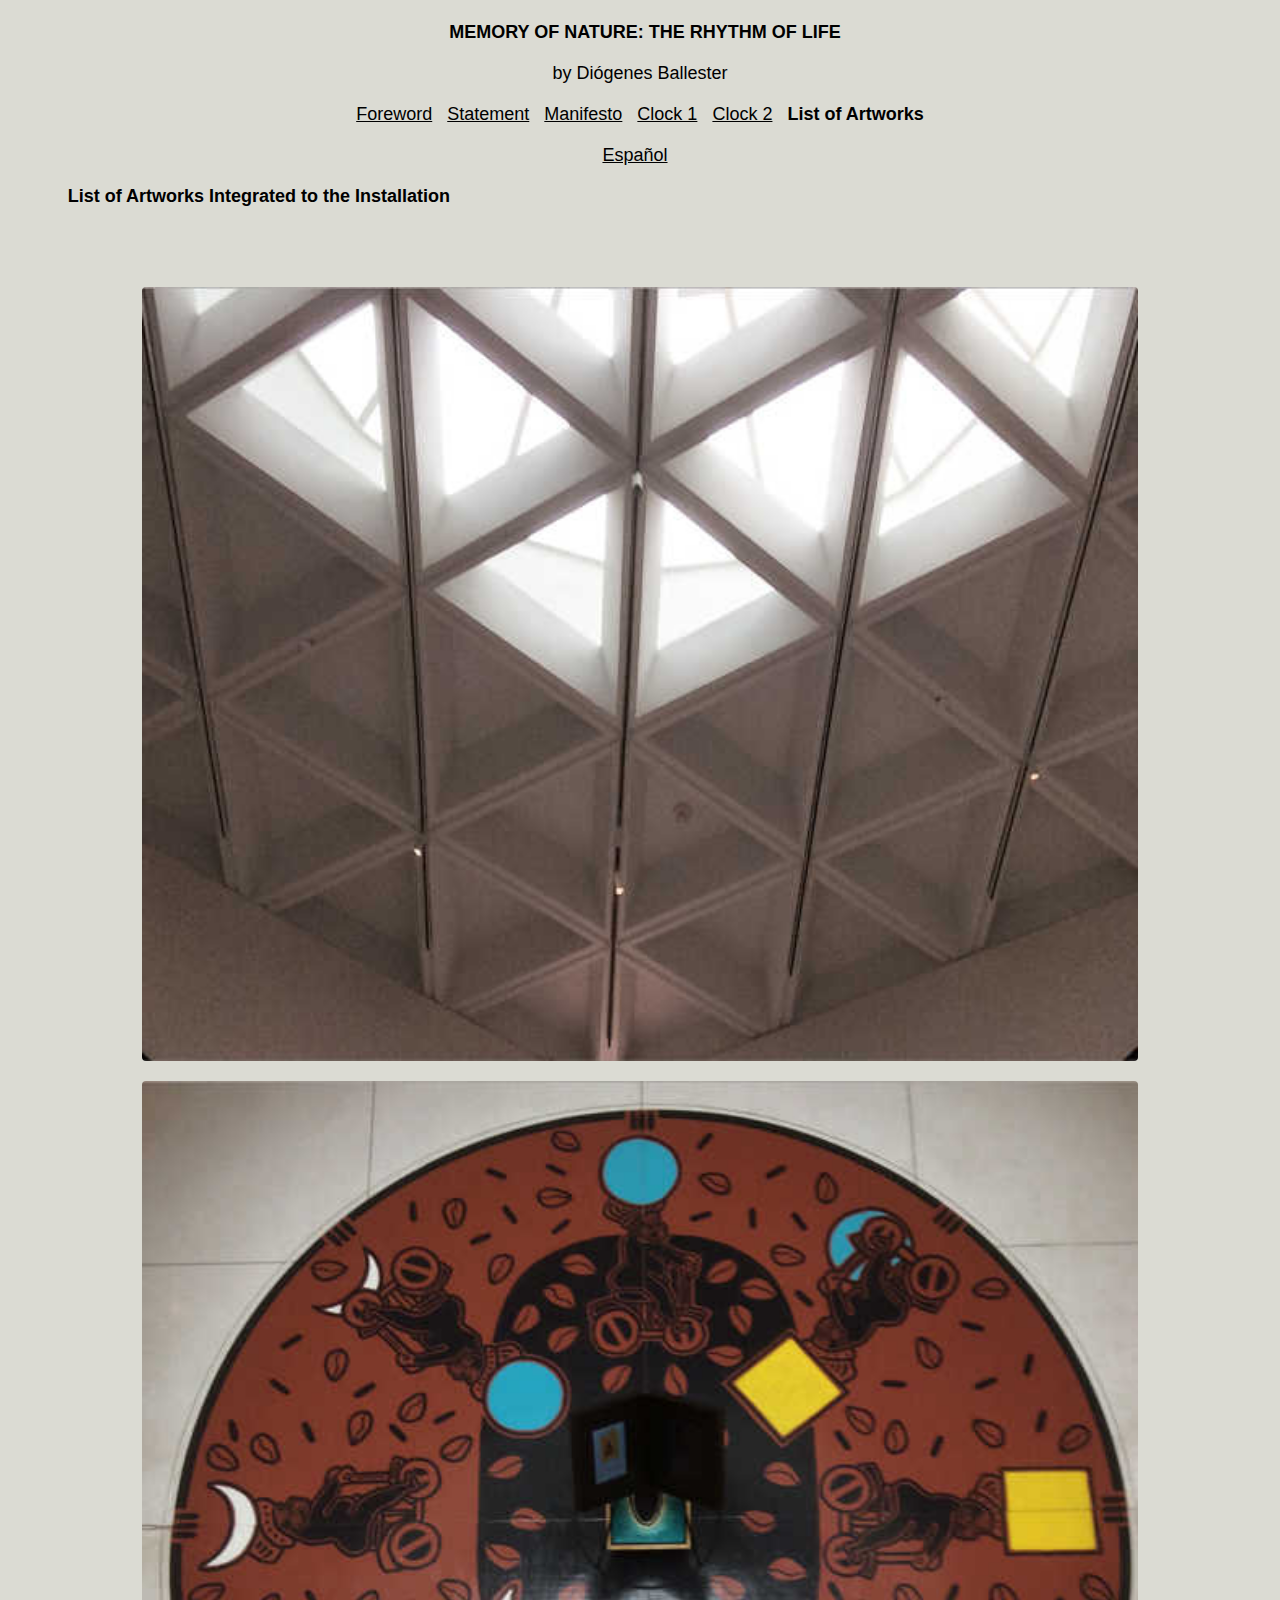
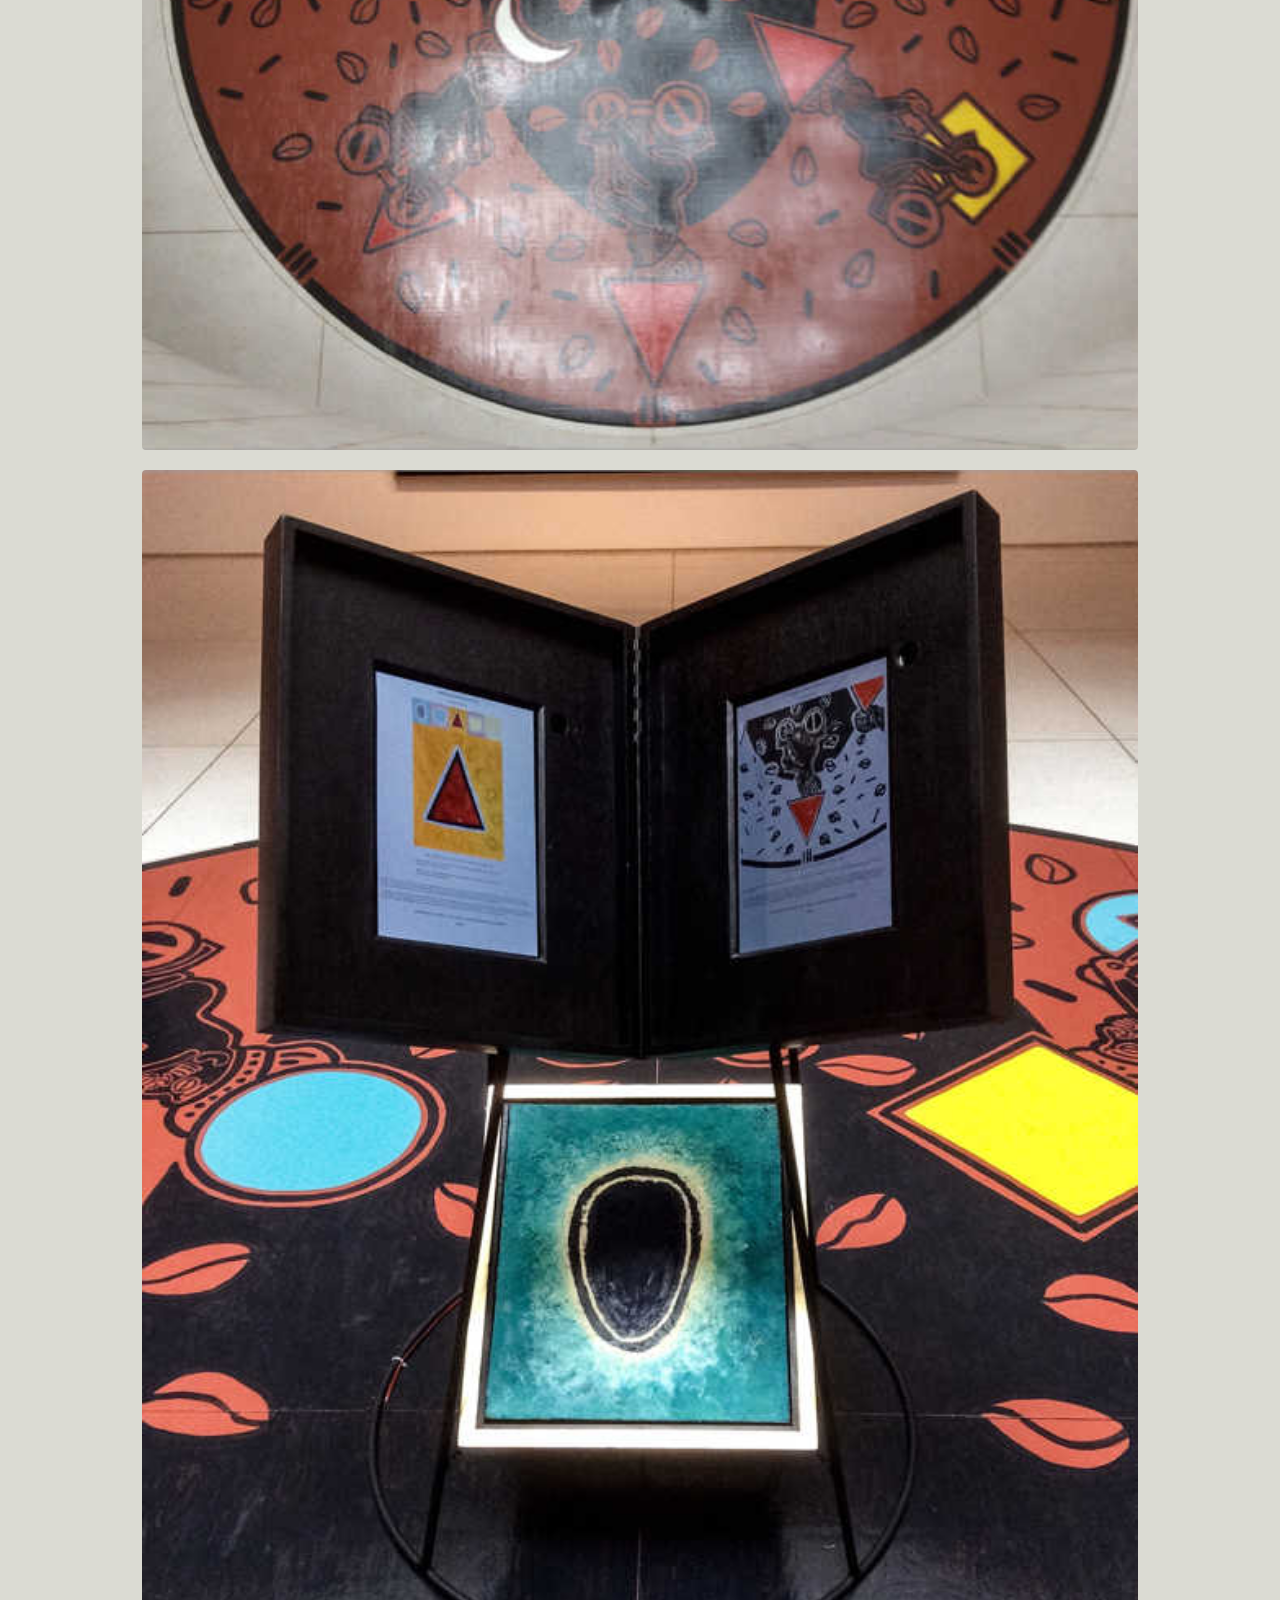
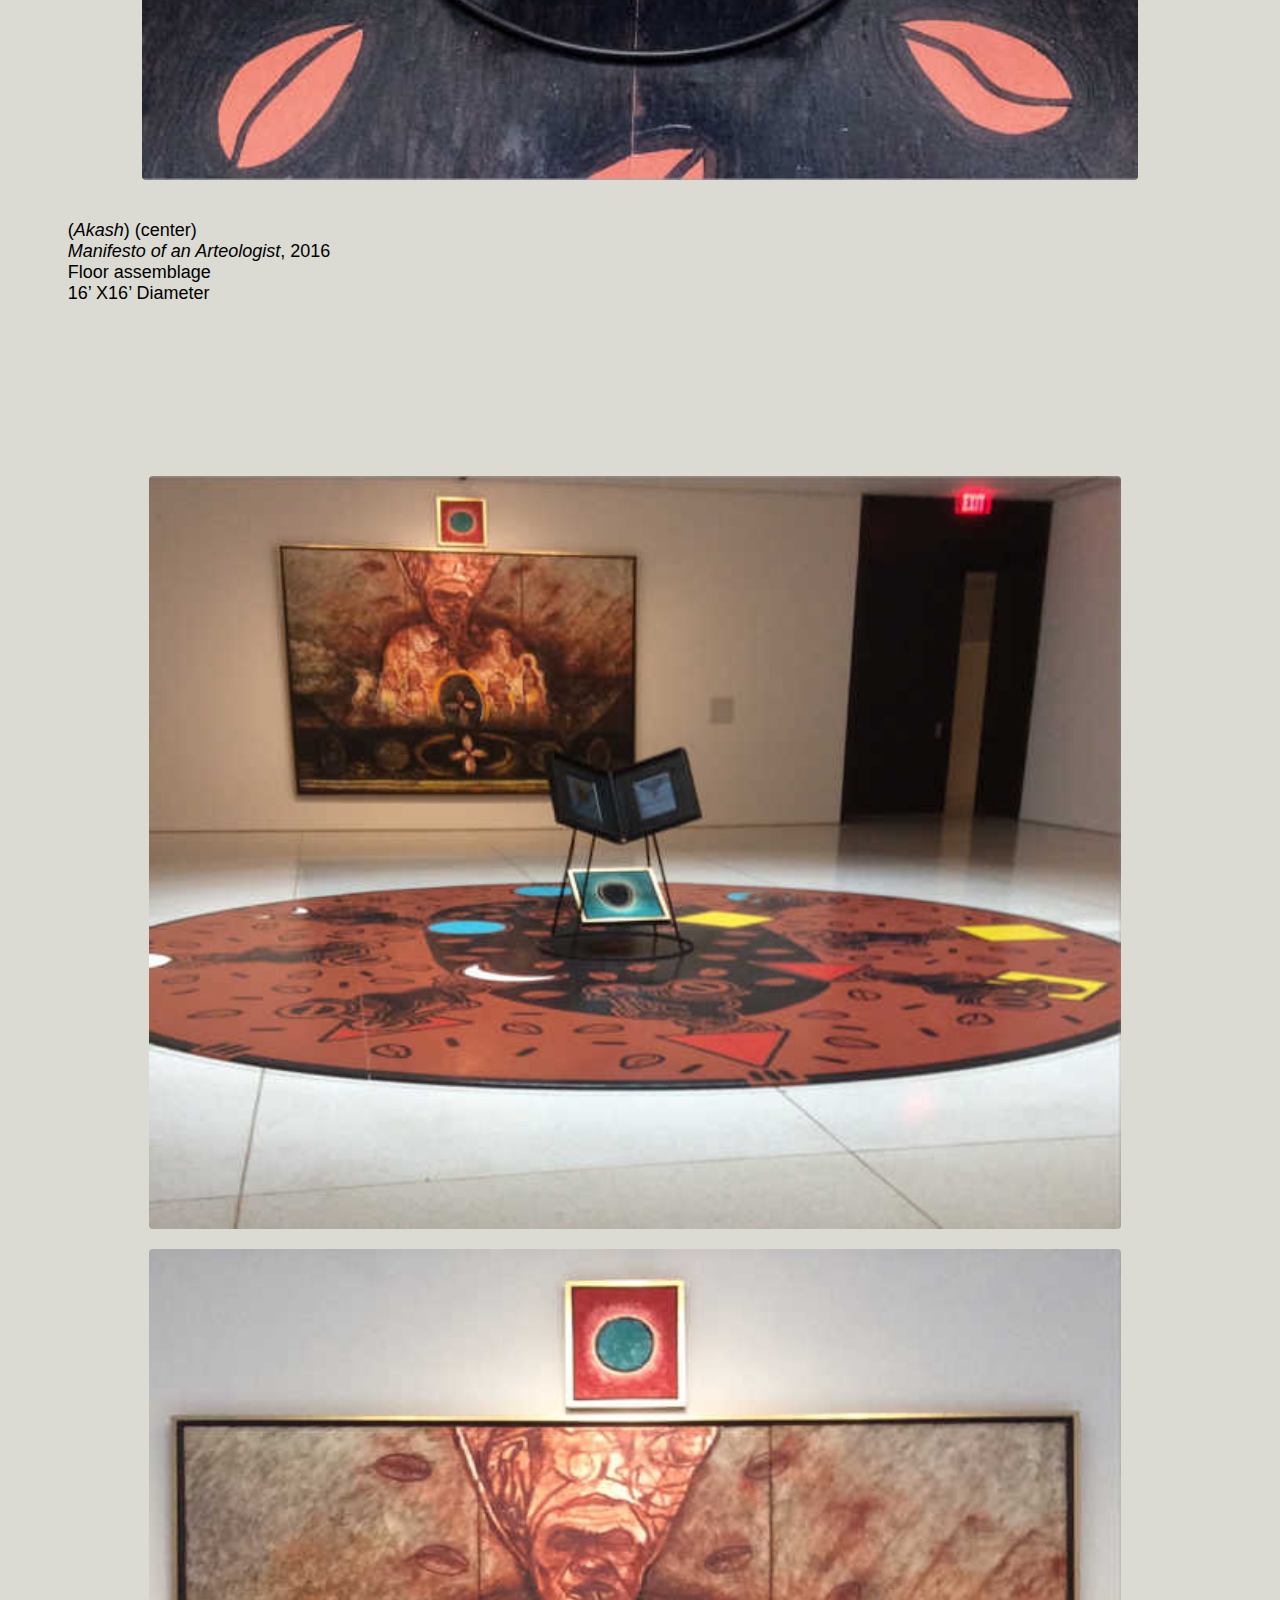
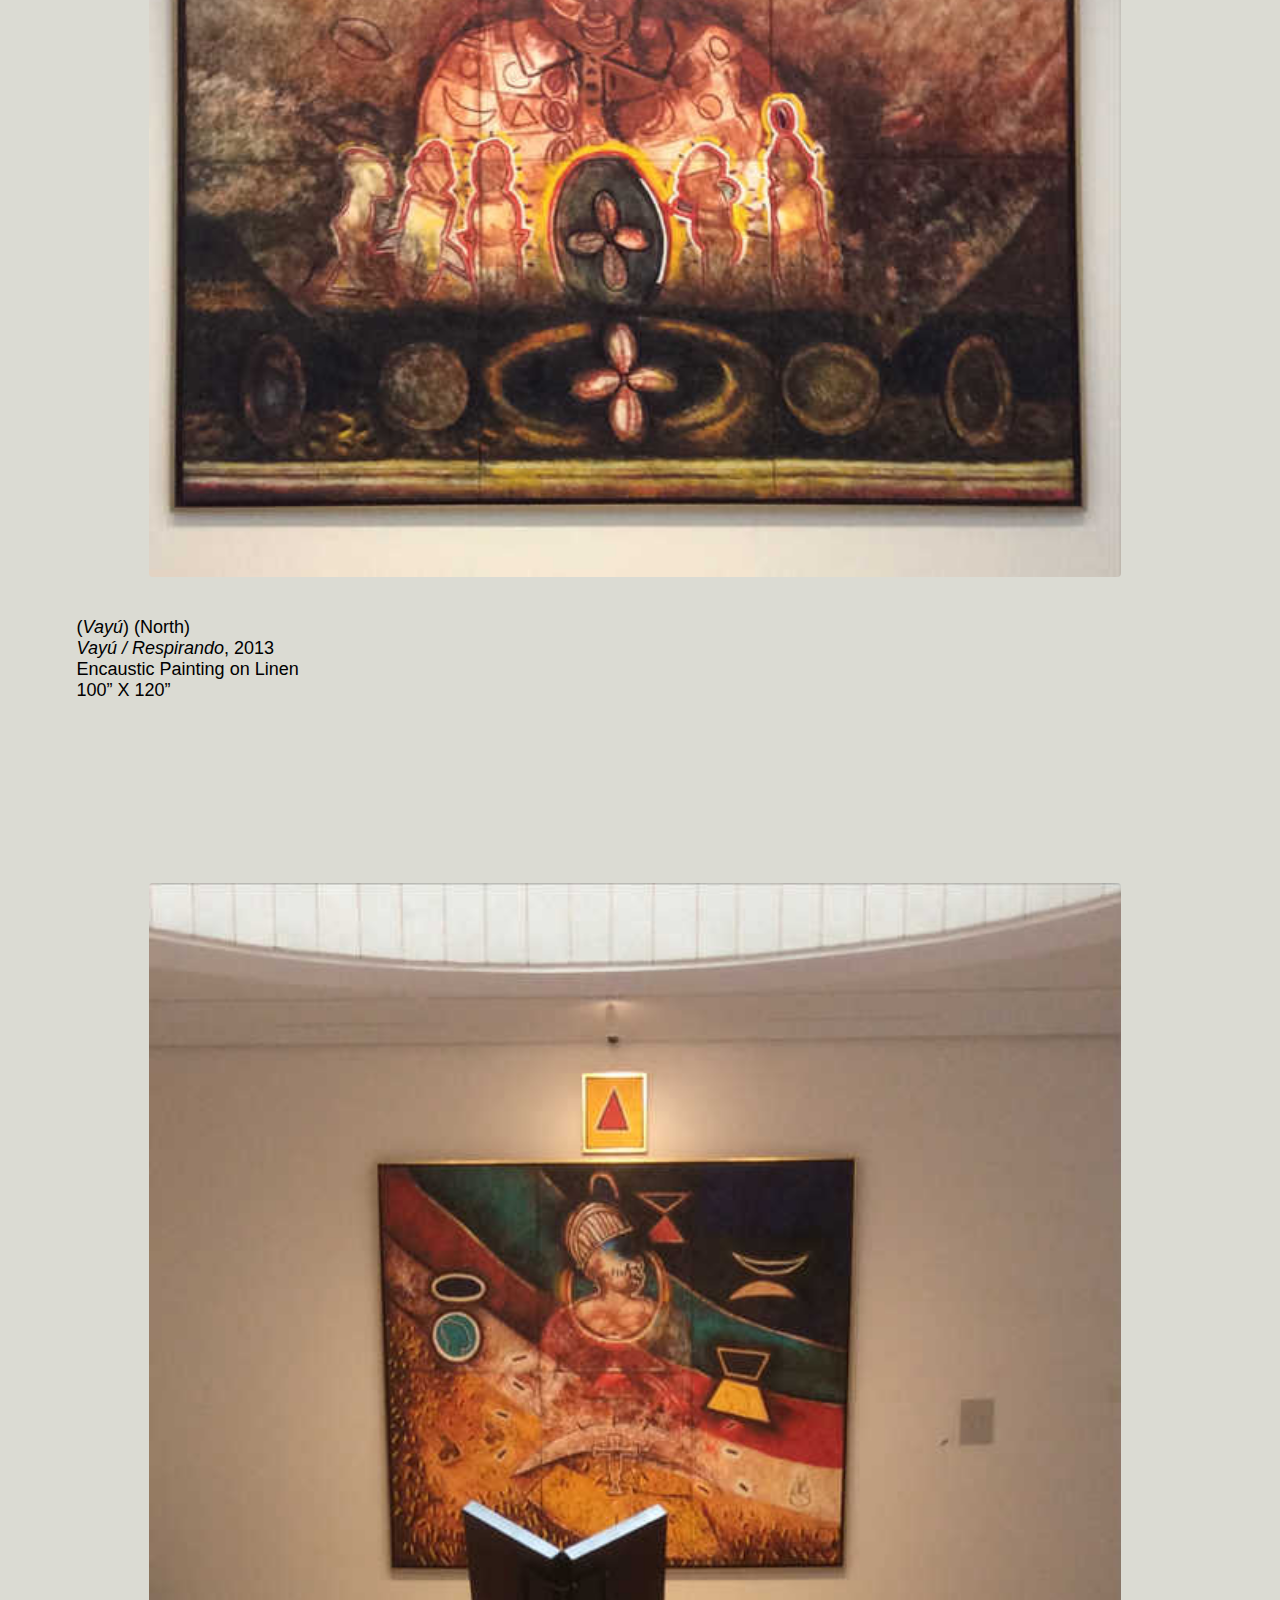
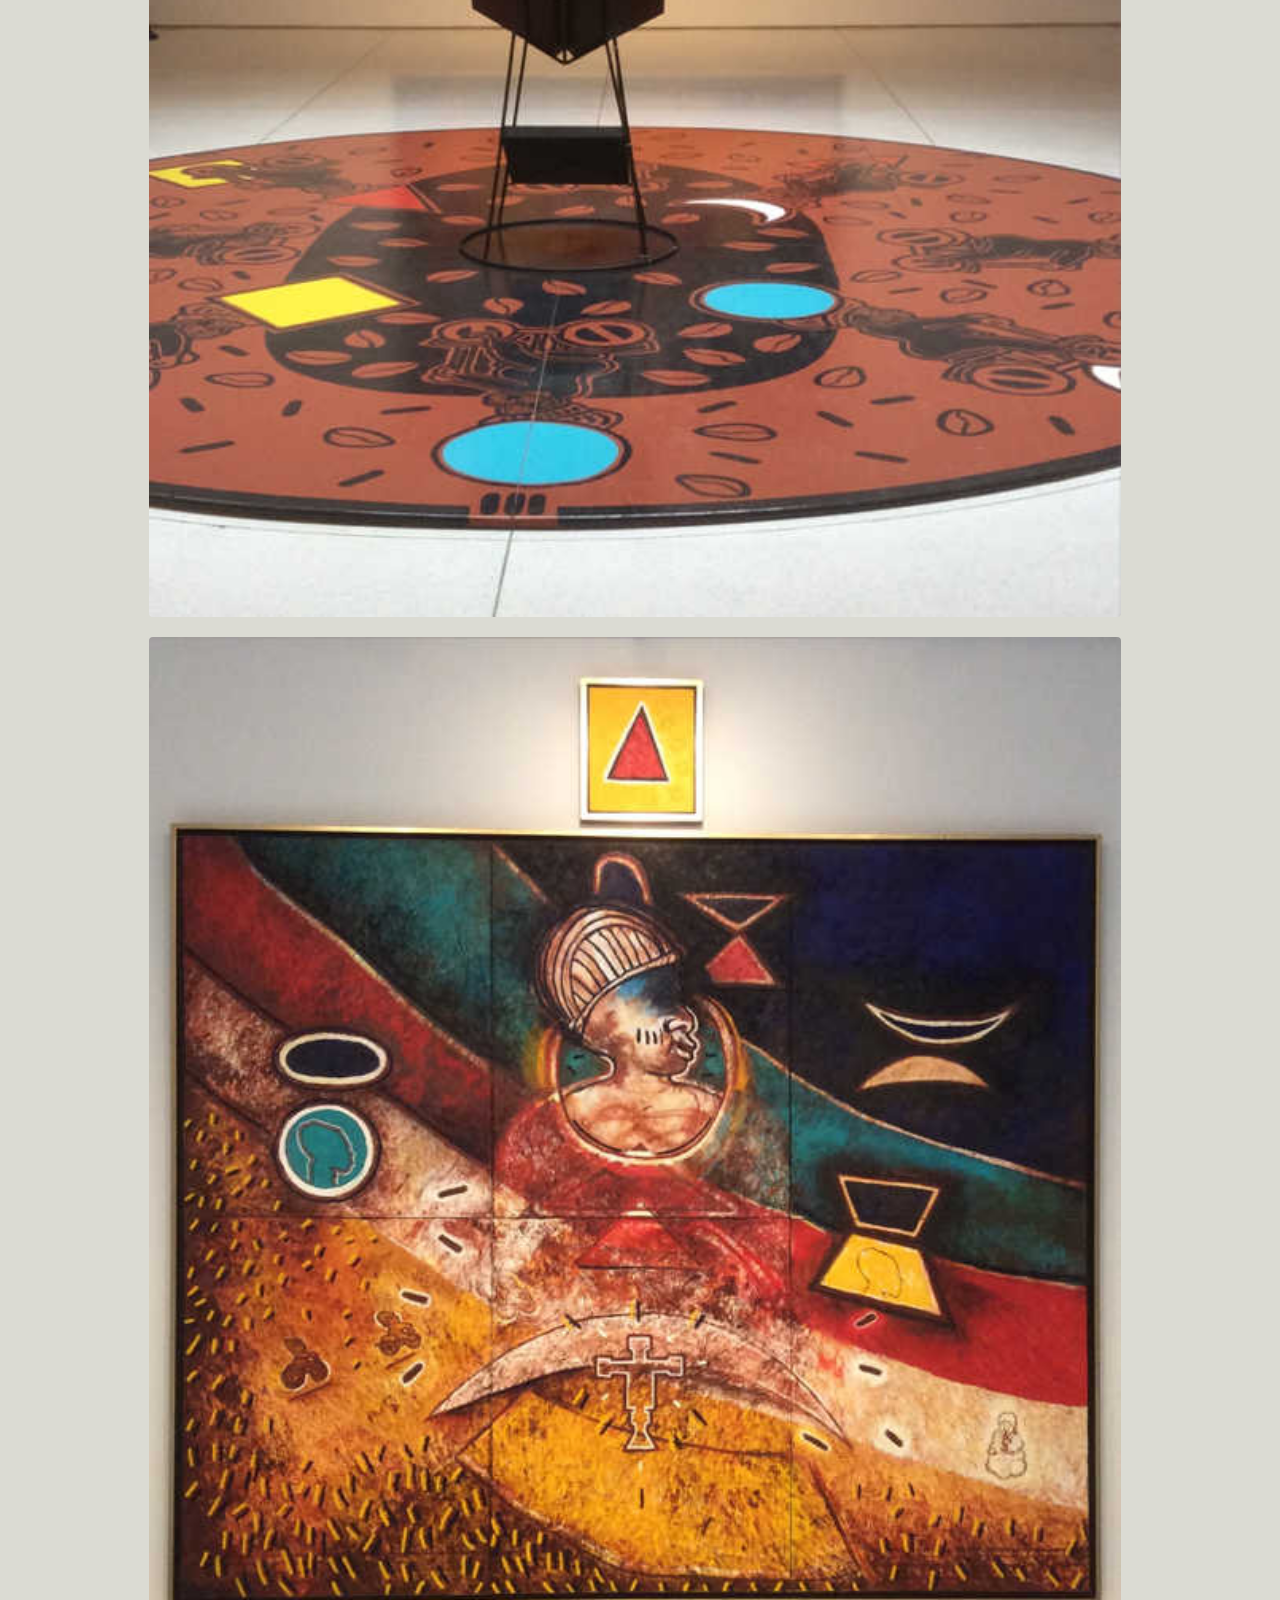
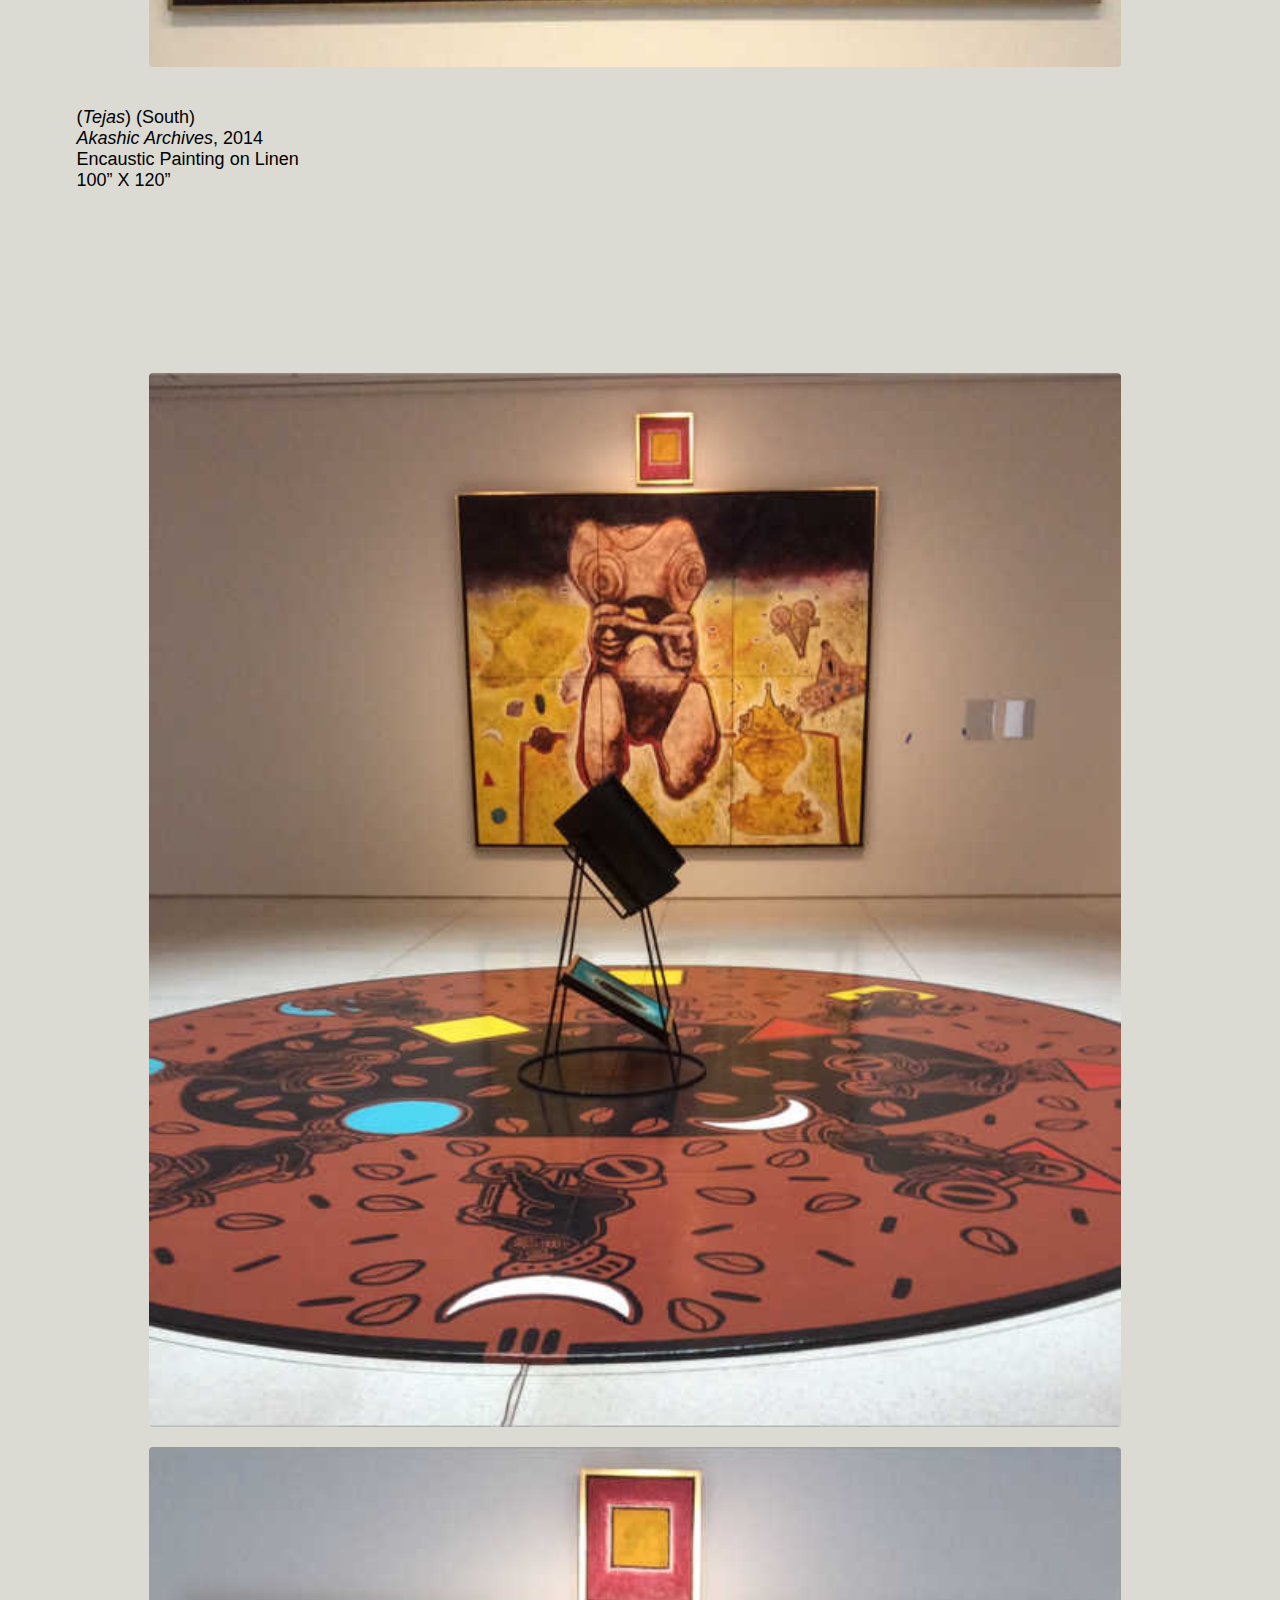
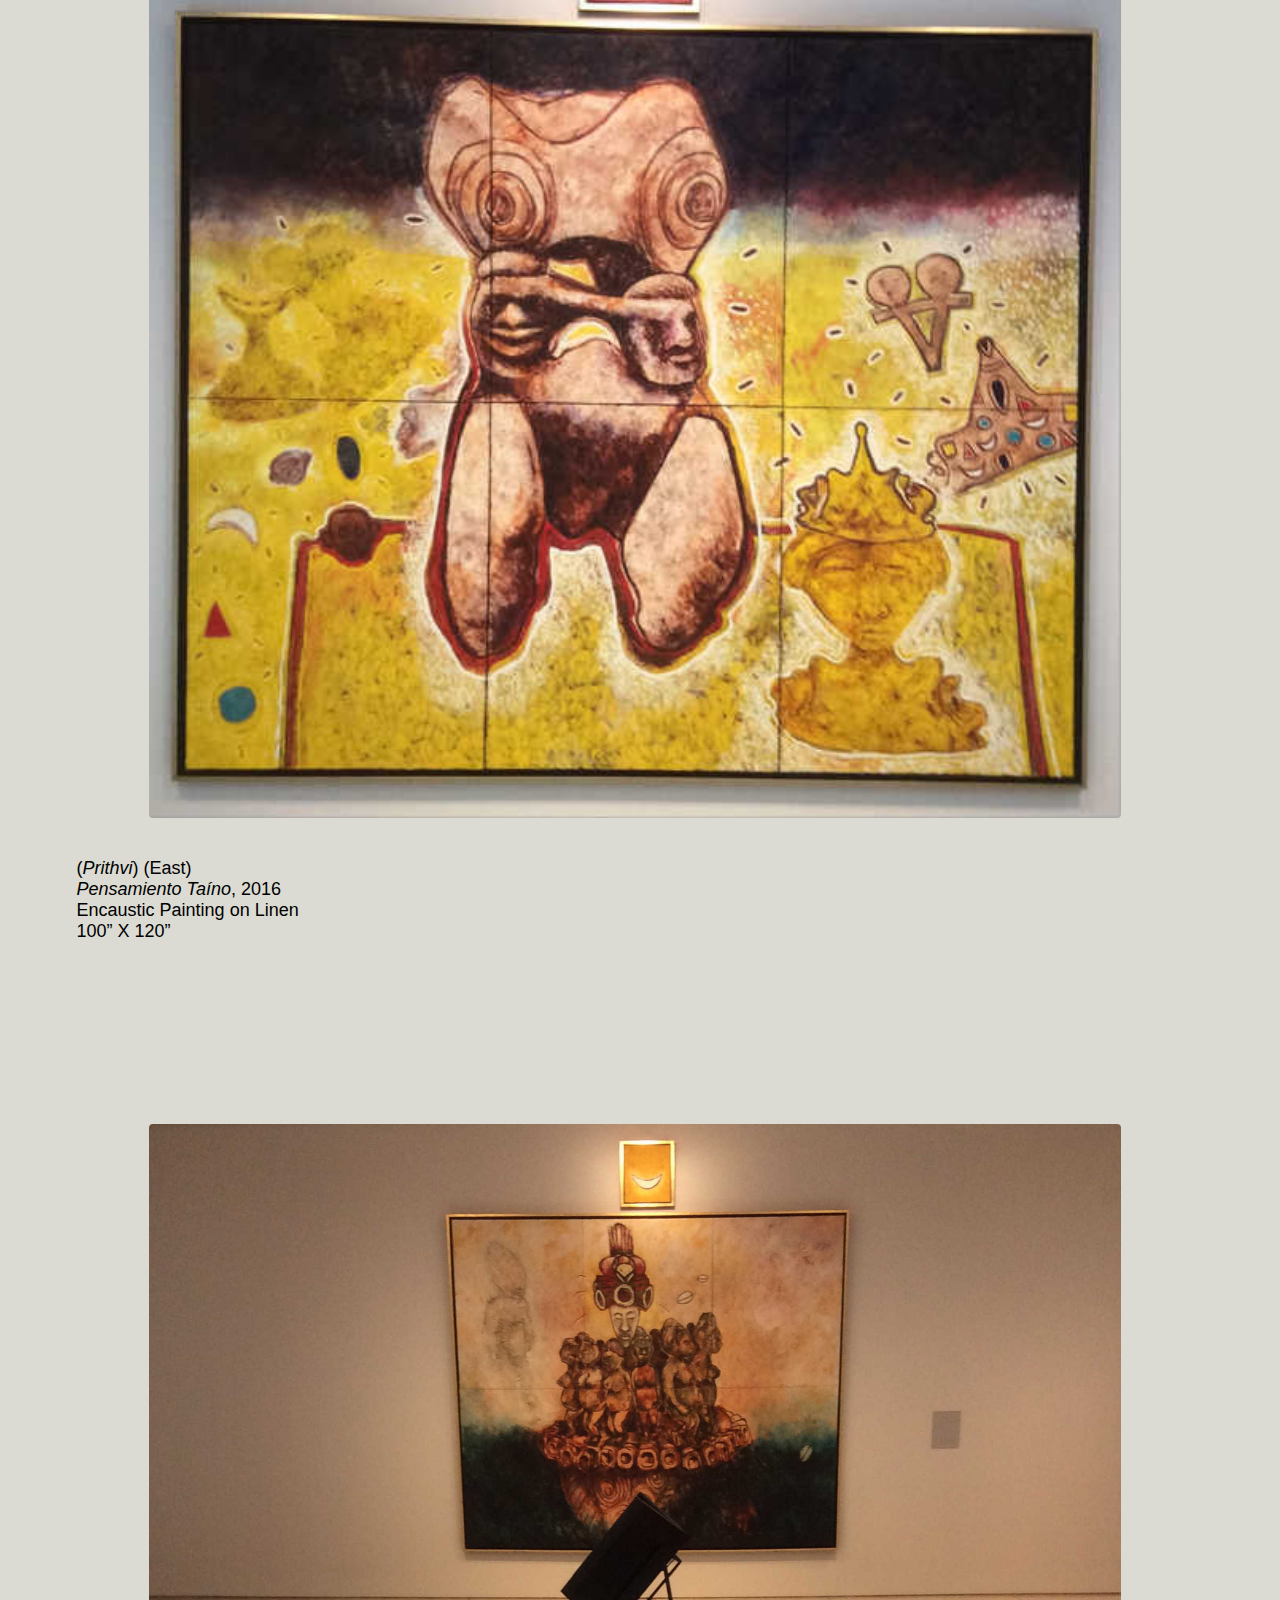
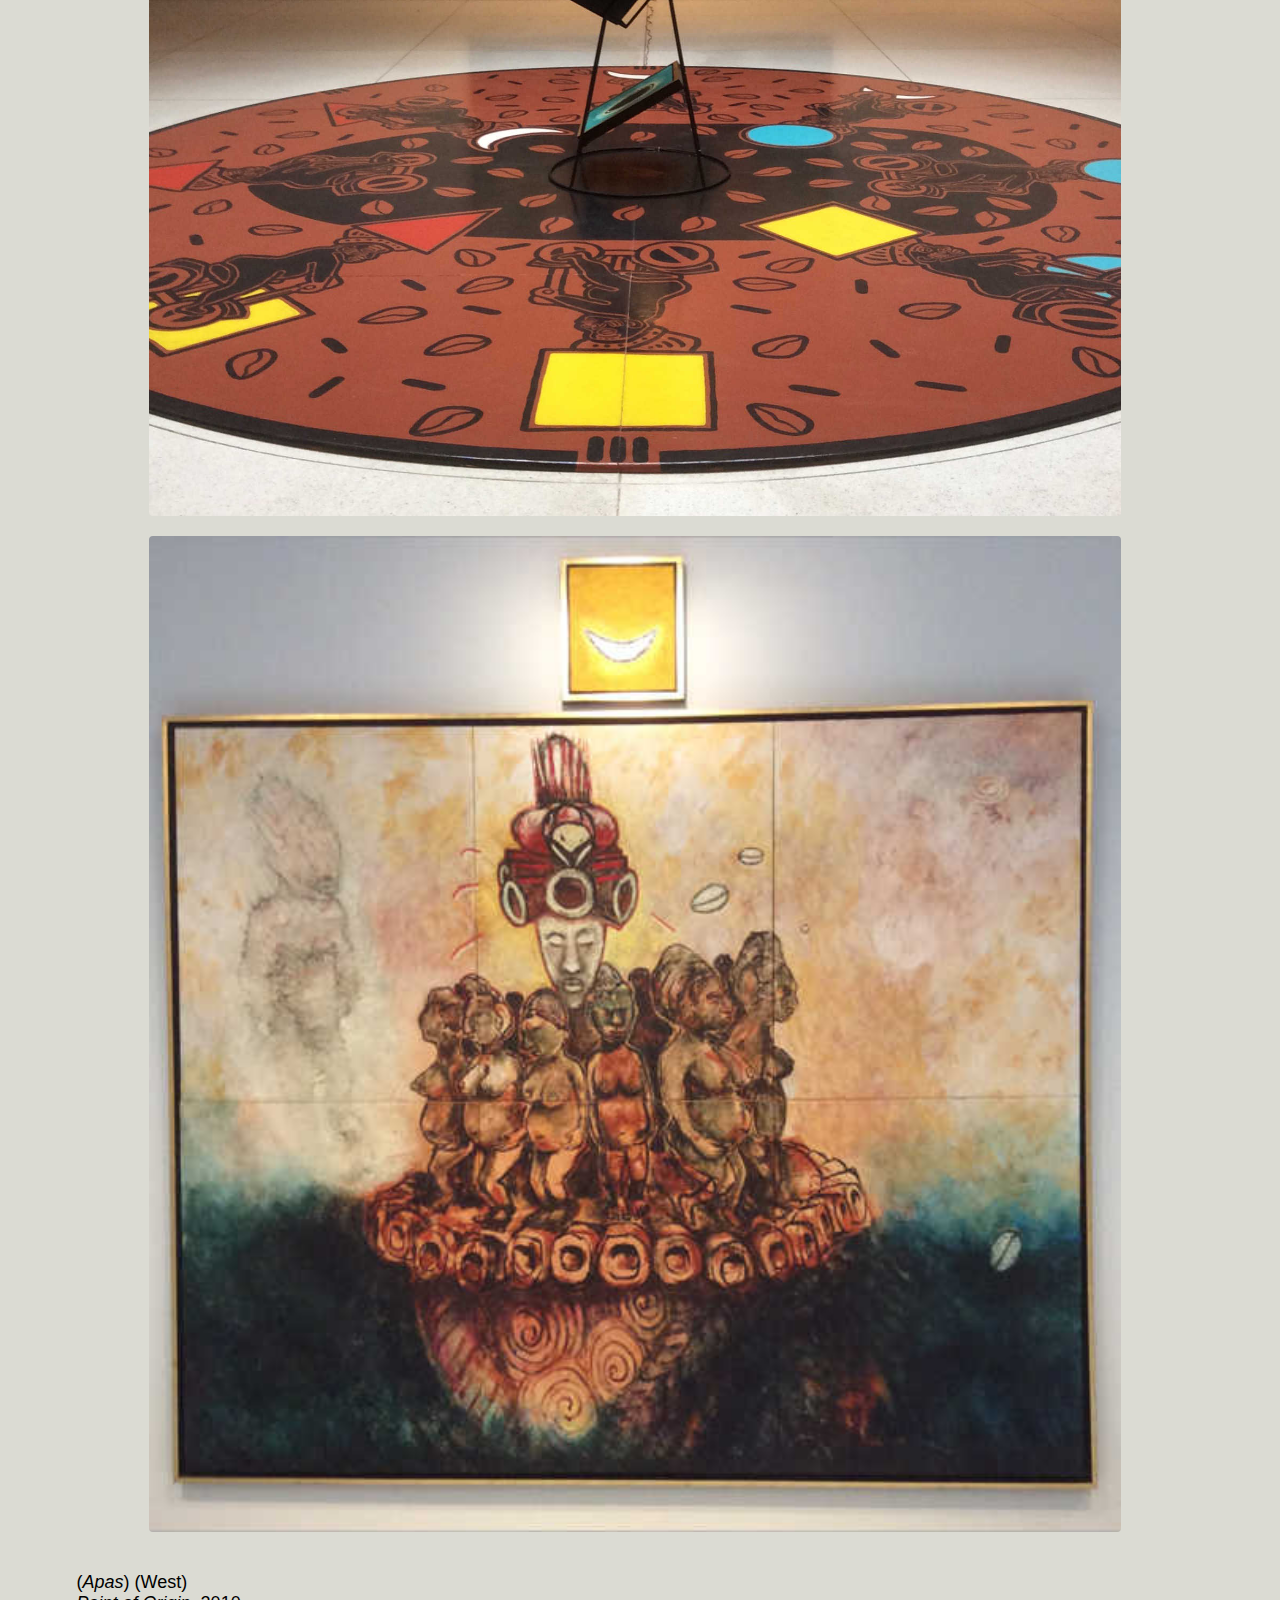
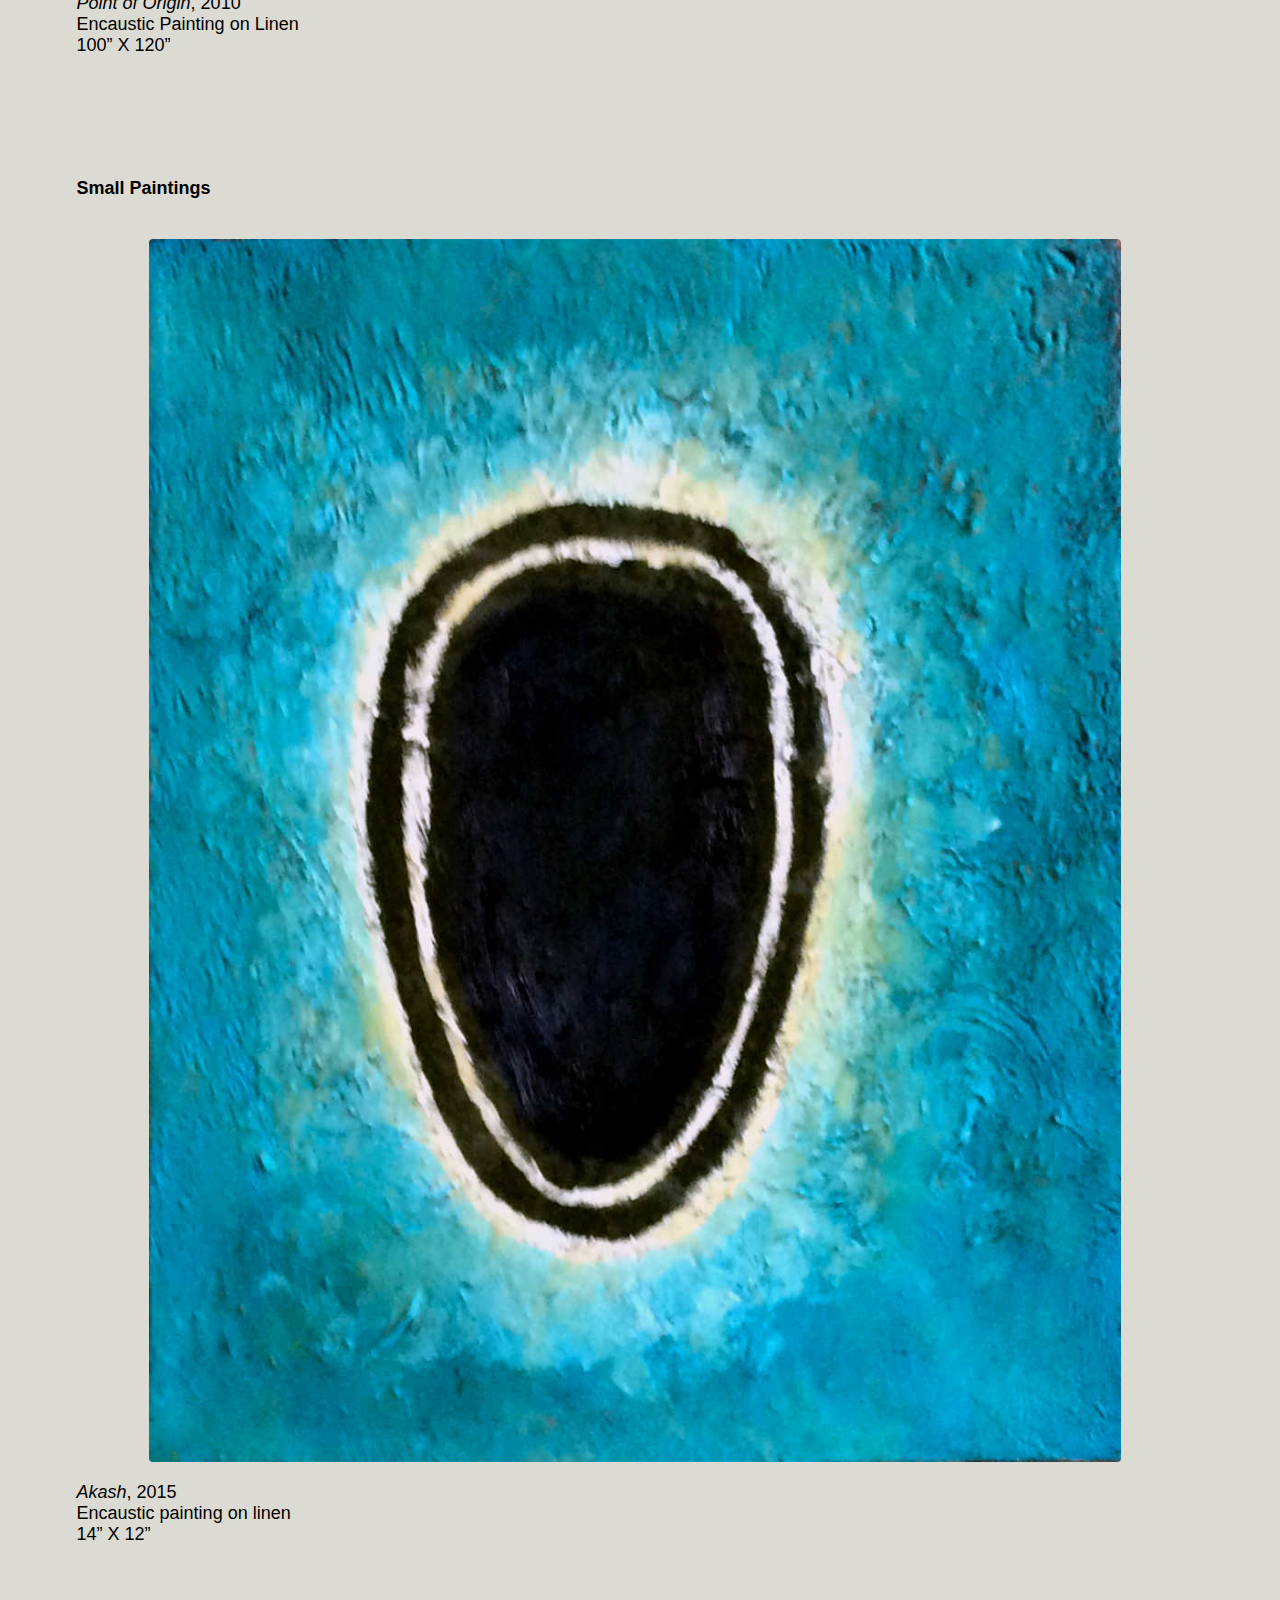
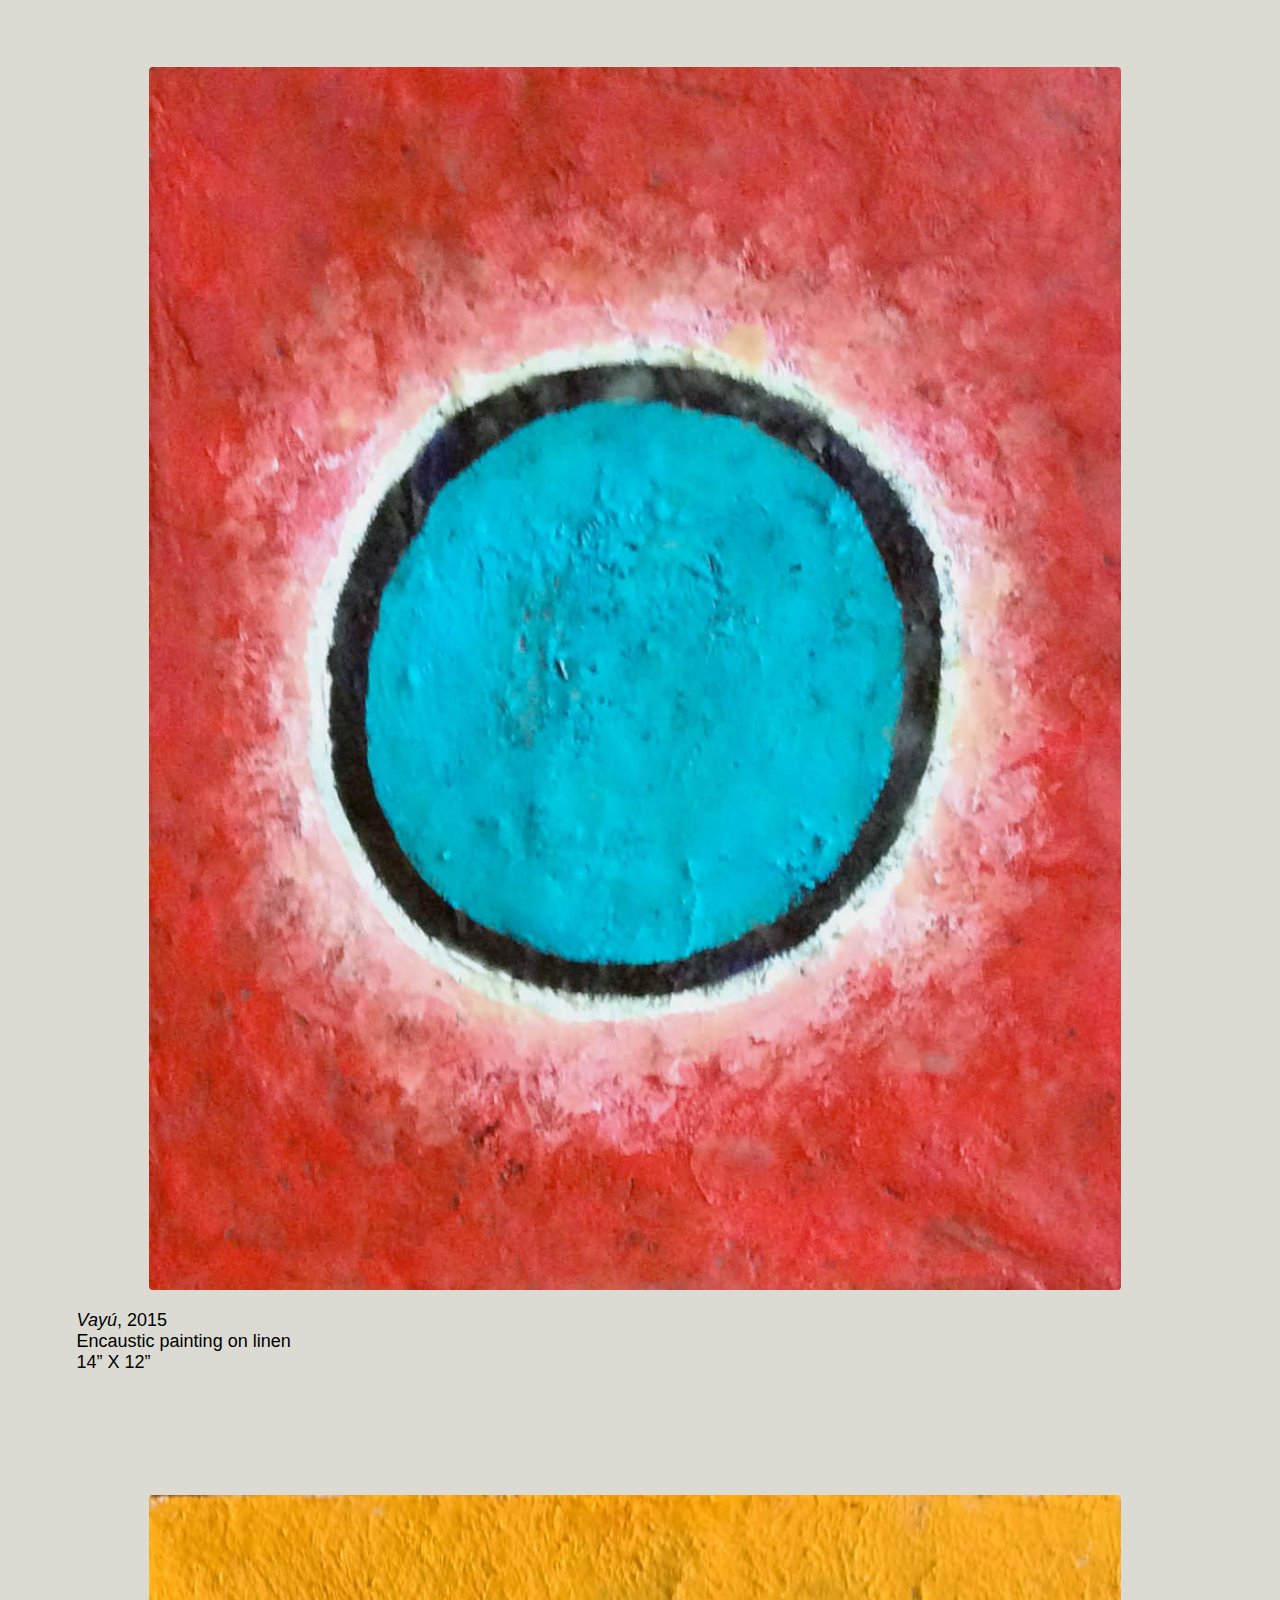
==== memnat_art_en.html @ e027c2c0 "new images, translations, clock1 links" ====
<!DOCTYPE HTML>
<html> <head>
<meta name="viewport" content="width=device-width, initial-scale=1">
  <meta http-equiv="Content-Type" content="text/html; charset=utf-8">
<title>MEMORY OF NATURE: THE RHYTHM OF LIFE - by Diógenes Ballester</title>
<link rel="stylesheet" type="text/css" href="css/memnat.css">
  <link rel="stylesheet" href="css/gridism.css">
</head>

<body>
<h1></h1>

<div class="grid">
<div class="unit whole center">
  <b>MEMORY OF NATURE: THE RHYTHM OF LIFE</b>
</div>
<div class="unit whole center">
  by Diógenes Ballester
</div>

<div class="unit whole center">
  <nav>
  <a href="memnat_intro_en.html">Foreword</a> &nbsp;
  <a href="memnat_stmt_en.html">Statement</a> &nbsp;
  <a href="memnat_manif_en.html">Manifesto</a> &nbsp;
  <a href="memnat_clock1_en.html">Clock 1</a> &nbsp; 
  <a href="memnat_clock2_en.html">Clock 2</a> &nbsp;
  <b>List of Artworks</b>
  </nav>
</div>

<div class="unit whole center">
  <nav>
  <a href="memnat_art_es.html">Español</a> &nbsp;
  </nav>
</div>

<div class="unit whole left">
<p class="p8"><b>List of Artworks Integrated to the Installation</b></p>
</div>

<div id="akash" class="unit whole center"></div>
<div class="unit whole center"></div>
<div class="unit whole center"></div>
<div class="unit whole center">
<!-- <img class="img art" src="img/Manifiesto_I_graynew_crop1_rot.jpg"  /> -->
<img class="img art" src="img/AkashSkylight.jpg" />
<div class="unit whole center"></div>
<img class="img art" src="img/AkashFloor.jpg" />
<div class="unit whole center"></div>
<img class="img art" src="img/AkashBook.jpg" />
<div class="unit whole center"></div>
</div>

<div class="unit whole left">
  <p class="p8">(<i>Akash</i>) (center)</p>
  <p class="p8"><i>Manifesto of an Arteologist</i>, 2016</p>
<p class="p8">Floor assemblage</p>
  <p class="p8">16’ X16’ Diameter</p>
  <p class="p8"><br></p>
  <p class="p8"><br></p>
</div>
<div class="unit whole center"></div>
<div class="unit whole center"></div>
<div class="unit whole center"></div>

<div id="vayu" class="unit whole center">
<div class="unit whole center"></div>
<div class="unit whole center"></div>
<div class="unit whole center">
<!-- <img class="img art" src="img/VayuRespirando.jpg" /> -->
<img class="img art" src="img/VayuCircle.jpg" />
<div class="unit whole center"></div>
<img class="img art" src="img/VayuWall.jpg" />
<div class="unit whole center"></div>
</div>

<div class="unit whole left">
<p class="p8">(<i>Vayú</i>) (North)</p>
<p class="p8"><i>Vayú / Respirando</i>, 2013</p>
<p class="p8">Encaustic Painting on Linen</p>
<p class="p8">100” X 120”</p>
  <p class="p8"><br></p>
  <p class="p8"><br></p>
</div>
<div class="unit whole center"></div>
<div class="unit whole center"></div>
<div class="unit whole center"></div>

<div id="tejas" class="unit whole center"></div>
<div class="unit whole center"></div>
<div class="unit whole center"></div>
<div class="unit whole center">
<!-- <img class="img art" src="img/TejasAkashicArchives.jpg" /> -->
<img class="img art" src="img/TejasCircle.jpg" />
<div class="unit whole center"></div>
<img class="img art" src="img/TejasWall.jpg" />
<div class="unit whole center"></div>  
</div>

<div class="unit whole left">
<p class="p8">(<i>Tejas</i>) (South)</p>
<p class="p8"><i>Akashic Archives</i>, 2014</p>
<p class="p8">Encaustic Painting on Linen</p>
<p class="p8">100” X 120”</p>
  <p class="p8"><br></p>
  <p class="p8"><br></p>
</div>
<div class="unit whole center"></div>
<div class="unit whole center"></div>
<div class="unit whole center"></div>

<div id="prithvi" class="unit whole center"></div>
<div class="unit whole center"></div>
<div class="unit whole center"></div>
<div class="unit whole center">
<!-- <img class="img art" src="img/PrithviPensamientoTaino.jpg" /> -->
<img class="img art" src="img/PrithviCircle.jpg" />
<div class="unit whole center"></div>
<img class="img art" src="img/PrithviWall.jpg" />
<div class="unit whole center"></div>
</div>

<div class="unit whole left">
<p class="p8">(<i>Prithvi</i>) (East)</p>
<p class="p8"><i>Pensamiento Taíno</i>, 2016</p>
<p class="p8">Encaustic Painting on Linen</p>
<p class="p8">100” X 120”</p>
  <p class="p8"><br></p>
  <p class="p8"><br></p>
</div>
<div class="unit whole center"></div>
<div class="unit whole center"></div>
<div class="unit whole center"></div>

<div id="apas" class="unit whole center"></div>
<div class="unit whole center"></div>
<div class="unit whole center"></div>
<div class="unit whole center">
<!-- <img class="img art" src="img/ApasPointOfOrigin.jpg" /> -->
<img class="img art" src="img/ApasCircle.jpg" />
<div class="unit whole center"></div>
<img class="img art" src="img/ApasWall.jpg" />
<div class="unit whole center"></div>
</div>

<div class="unit whole left">
<p class="p8">(<i>Apas</i>) (West)</p>
<p class="p8"><i>Point of Origin</i>, 2010</p>
<p class="p8">Encaustic Painting on Linen</p>
<p class="p8">100” X 120”</p>
  <p class="p8"><br></p>
  <p class="p8"><br></p>
</div>
<div class="unit whole center"></div>
<div class="unit whole center"></div>
<div class="unit whole center"></div>

<div class="unit whole left">
<p class="p8"><b>Small Paintings</b></p>
</div>

<div class="unit whole center"></div>
<div class="unit whole center">
<img class="img art" src="img/Akash.jpg" />
</div>

<div class="unit whole left">
<p class="p8"><i>Akash</i>, 2015</p>
<p class="p8">Encaustic painting on linen</p>
<p class="p8">14” X 12”</p>
  <p class="p8"><br></p>
  <p class="p8"><br></p>
</div>
<div class="unit whole center"></div>
<div class="unit whole center"></div>
<div class="unit whole center"></div>

<div class="unit whole center">
<img class="img art" src="img/vayuRecrop.jpg" />
</div>

<div class="unit whole left">
<p class="p8"><i>Vayú</i>, 2015</p>
<p class="p8">Encaustic painting on linen</p>
<p class="p8">14” X 12”</p>
  <p class="p8"><br></p>
  <p class="p8"><br></p>
</div>
<div class="unit whole center"></div>
<div class="unit whole center"></div>
<div class="unit whole center"></div>

<div class="unit whole center">
<img class="img art" src="img/tejas.jpg" />
</div>

<div class="unit whole left">
<p class="p8"><i>Tejas</i>, 2015</p>
<p class="p8">Encaustic painting on linen</p>
<p class="p8">14” X 12”</p>
  <p class="p8"><br></p>
  <p class="p8"><br></p>
</div>
<div class="unit whole center"></div>
<div class="unit whole center"></div>
<div class="unit whole center"></div>

<div class="unit whole center">
<img class="img art" src="img/prithvi.jpg" />
</div>

<div class="unit whole left">
<p class="p8"><i>Prithvi</i>, 2015</p>
<p class="p8">Encaustic painting on linen</p>
<p class="p8">14” X 12”</p>
  <p class="p8"><br></p>
  <p class="p8"><br></p>
</div>
<div class="unit whole center"></div>
<div class="unit whole center"></div>
<div class="unit whole center"></div>

<div class="unit whole center">
<img class="img art" src="img/apas.jpg" />
</div>

<div class="unit whole left">
<p class="p8"><i>Apas</i>, 2015</p>
<p class="p8">Encaustic painting on linen</p>
<p class="p8">14” X 12”</p>
  <p class="p8"><br></p>
  <p class="p8"><br></p>
</div>
<div class="unit whole center"></div>
<div class="unit whole center"></div>
<div class="unit whole center"></div>

<div class="unit whole center">
  <nav>
  <a href="memnat_intro_en.html">Foreword</a> &nbsp;
  <a href="memnat_stmt_en.html">Statement</a> &nbsp;
  <a href="memnat_manif_en.html">Manifesto</a> &nbsp;
  <a href="memnat_clock1_en.html">Clock 1</a> &nbsp; 
  <a href="memnat_clock2_en.html">Clock 2</a> &nbsp;
  <b>List of Artworks</b>
  </nav>
</div>



</div>

</body> </html>
---- css/memnat.css ----
* {
    box-sizing: content-box;
    background-color: rgba(219, 219, 211, 1.0);
    font-family: "Calibri", "Trebuchet MS", "Verdana", "Arial", "Helvetica", sans-serif;
    font-size: 18px;
}

img {
    max-width: 100%;
    height: auto;
  display: block;
  margin: 0 auto 0 auto;
  border-radius: 4px 4px 4px 4px;
  border: 0;
  padding: 0;
  /*-webkit-background-clip: content-box;
  background-clip: content-box;*/
  /* 1292 x 1273 */ /* ipad is 2048 x 1536 */
}

a {
    color: black;
}

.clock1 {
    /*height: auto;*/
   width: 100%;
    display: block;
    margin: auto;
}

.art {
    /*height: auto;*/
   width: 80%;
    display: block;
    margin: auto;
  border-width: 0px;
}

.major {
    width: 100%;
    display: block;
    margin: auto;
    /*position: fixed;
    z-index: -1;*/
}

.minor {
    width: 100%;
    display: block;
    margin: auto;
    -webkit-transition: opacity 5s;
    transition: opacity 5s;
}

.center {
    text-align: center;
}

.left {
    text-align: left;
}

.justify {
    text-align: justify;
}

.ztop {
    position: relative;
    z-index: 199;
    background-color: rgba(219, 219, 211, 0.0);
    /*color: #ffff08;
    text-shadow: -1px 1px rgb(0,0,0);*/
}

.clockText {
    background: rgba(219, 219, 211, 0.0);
    /*color: #ffff08;*/
}

p.p8 {margin: 0% 4% 0% 4%;}

.clock-example {
    display: -webkit-flex; /*safari*/
    display: flex;
    align-items: flex-start;
    width: 100%;
    justify-content: space-between;
}

.image-component {
    position: relative;
    /*width: 100%;
    height: 100%;*/
    margin: 0px;
    transform: scale(1,1);
}
.clock-component {
    position: relative;
    /*width: 100%;
    height: 100%;*/
    margin: 0px;
}
.clock-component canvas {
    position: relative;
    left: 0;
    top: 0;
}
.clock-component .digital {
    position: relative;
    /*bottom: -35px;*/
    width: 100%;
    text-align: center;
    z-index: 100;
}
.clock-component .sunrise {
  /*position: absolute;
  bottom: -65px;*/
  width: 100%;
  text-align: center;
  position: relative;
  z-index: 100;
}
.clock-component .phase {
  /*position: absolute;
  bottom: -95px;*/
  width: 100%;
  text-align: center;
  position: relative;
  z-index: 100;
}
---- css/gridism.css ----
/*
 * Gridism
 * A simple, responsive, and handy CSS grid by @cobyism
 * https://github.com/cobyism/gridism
 */

/* Preserve some sanity */
.grid,
.unit {
  -webkit-box-sizing: border-box;
  -moz-box-sizing: border-box;
  box-sizing: border-box;
}

/* Set up some rules to govern the grid */
.grid {
  display: block;
  clear: both;
}
.grid .unit {
  float: left;
  width: 100%;
  padding: 10px;
}

/* This ensures the outer gutters are equal to the (doubled) inner gutters. */
.grid .unit:first-child { padding-left: 20px; }
.grid .unit:last-child { padding-right: 20px; }

/* Nested grids already have padding though, so let's nuke it */
.unit .unit:first-child { padding-left: 0; }
.unit .unit:last-child { padding-right: 0; }
.unit .grid:first-child > .unit { padding-top: 0; }
.unit .grid:last-child > .unit { padding-bottom: 0; }

/* Let people nuke the gutters/padding completely in a couple of ways */
.no-gutters .unit,
.unit.no-gutters {
  padding: 0 !important;
}

/* Wrapping at a maximum width is optional */
.wrap .grid,
.grid.wrap {
  max-width: 978px;
  margin: 0 auto;
}

/* Width classes also have shorthand versions numbered as fractions
 * For example: for a grid unit 1/3 (one third) of the parent width,
 * simply apply class="w-1-3" to the element. */
.grid .whole,          .grid .w-1-1 { width: 100%; }
.grid .half,           .grid .w-1-2 { width: 50%; }
.grid .one-third,      .grid .w-1-3 { width: 33.3332%; }
.grid .two-thirds,     .grid .w-2-3 { width: 66.6665%; }
.grid .one-quarter,
.grid .one-fourth,     .grid .w-1-4 { width: 25%; }
.grid .three-quarters,
.grid .three-fourths,  .grid .w-3-4 { width: 75%; }
.grid .one-fifth,      .grid .w-1-5 { width: 20%; }
.grid .two-fifths,     .grid .w-2-5 { width: 40%; }
.grid .three-fifths,   .grid .w-3-5 { width: 60%; }
.grid .four-fifths,    .grid .w-4-5 { width: 80%; }
.grid .golden-small,   .grid .w-g-s { width: 38.2716%; } /* Golden section: smaller piece */
.grid .golden-large,   .grid .w-g-l { width: 61.7283%; } /* Golden section: larger piece */

/* Clearfix after every .grid */
.grid {
  *zoom: 1;
}
.grid:before, .grid:after {
  display: table;
  content: "";
  line-height: 0;
}
.grid:after {
  clear: both;
}

/* Utility classes */
.align-center { text-align: center; }
.align-left   { text-align: left; }
.align-right  { text-align: right; }
.pull-left    { float: left; }
.pull-right   { float: right; }

/* A property for a better rendering of images in units: in
   this way bigger pictures are just resized if the unit
   becomes smaller */
.unit img {
  max-width: 100%;
}

/* Hide elements using this class by default */
.only-on-mobiles {
  display: none !important;
}

/* Responsive Stuff */
@media screen and (max-width: 568px) {
  /* Stack anything that isn't full-width on smaller screens 
     and doesn't provide the no-stacking-on-mobiles class */
  .grid:not(.no-stacking-on-mobiles) > .unit {
    width: 100% !important;
    padding-left: 20px;
    padding-right: 20px;
  }
  .unit .grid .unit {
    padding-left: 0px;
    padding-right: 0px;
  }

  /* Sometimes, you just want to be different on small screens */
  .center-on-mobiles {
    text-align: center !important;
  }
  .hide-on-mobiles {
    display: none !important;
  }
  .only-on-mobiles {
    display: block !important;
  }
}

/* Expand the wrap a bit further on larger screens */
@media screen and (min-width: 1180px) {
  .wider .grid,
  .grid.wider {
    max-width: 1180px;
    margin: 0 auto;
  }
}
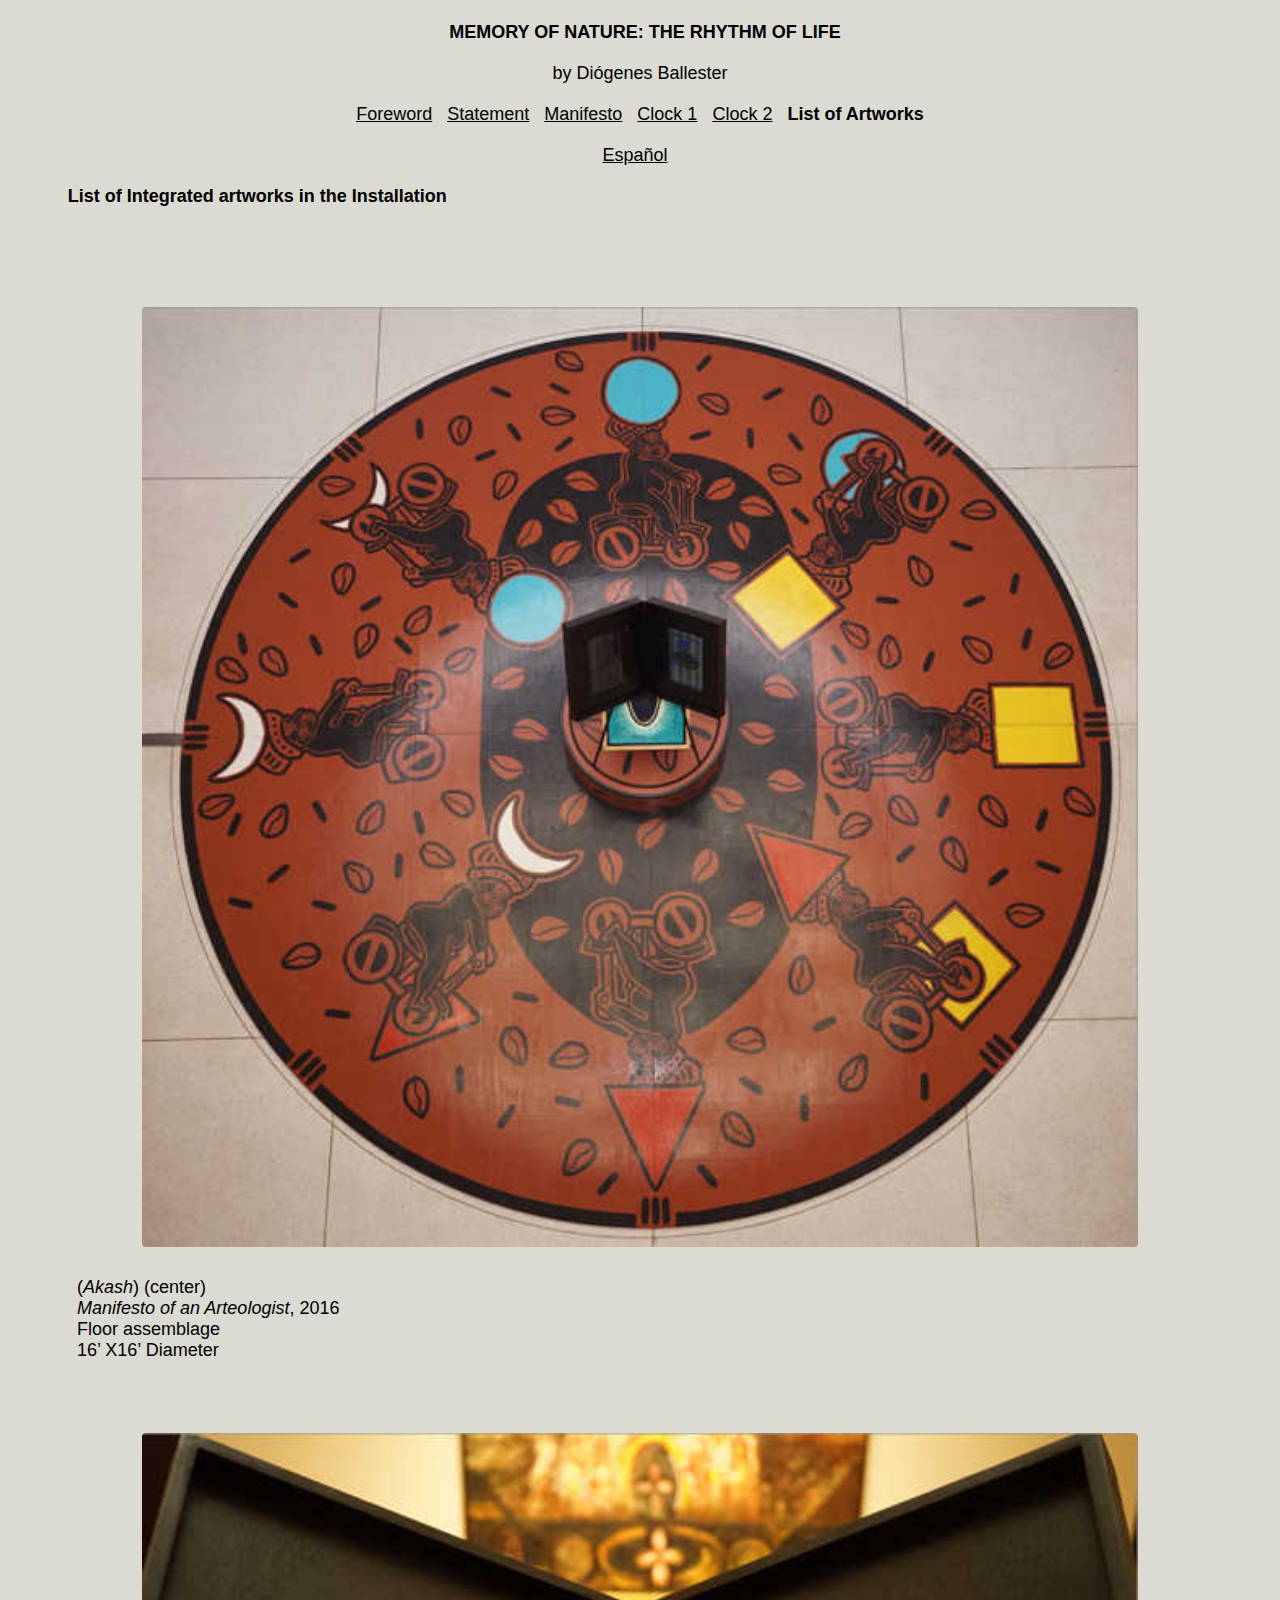
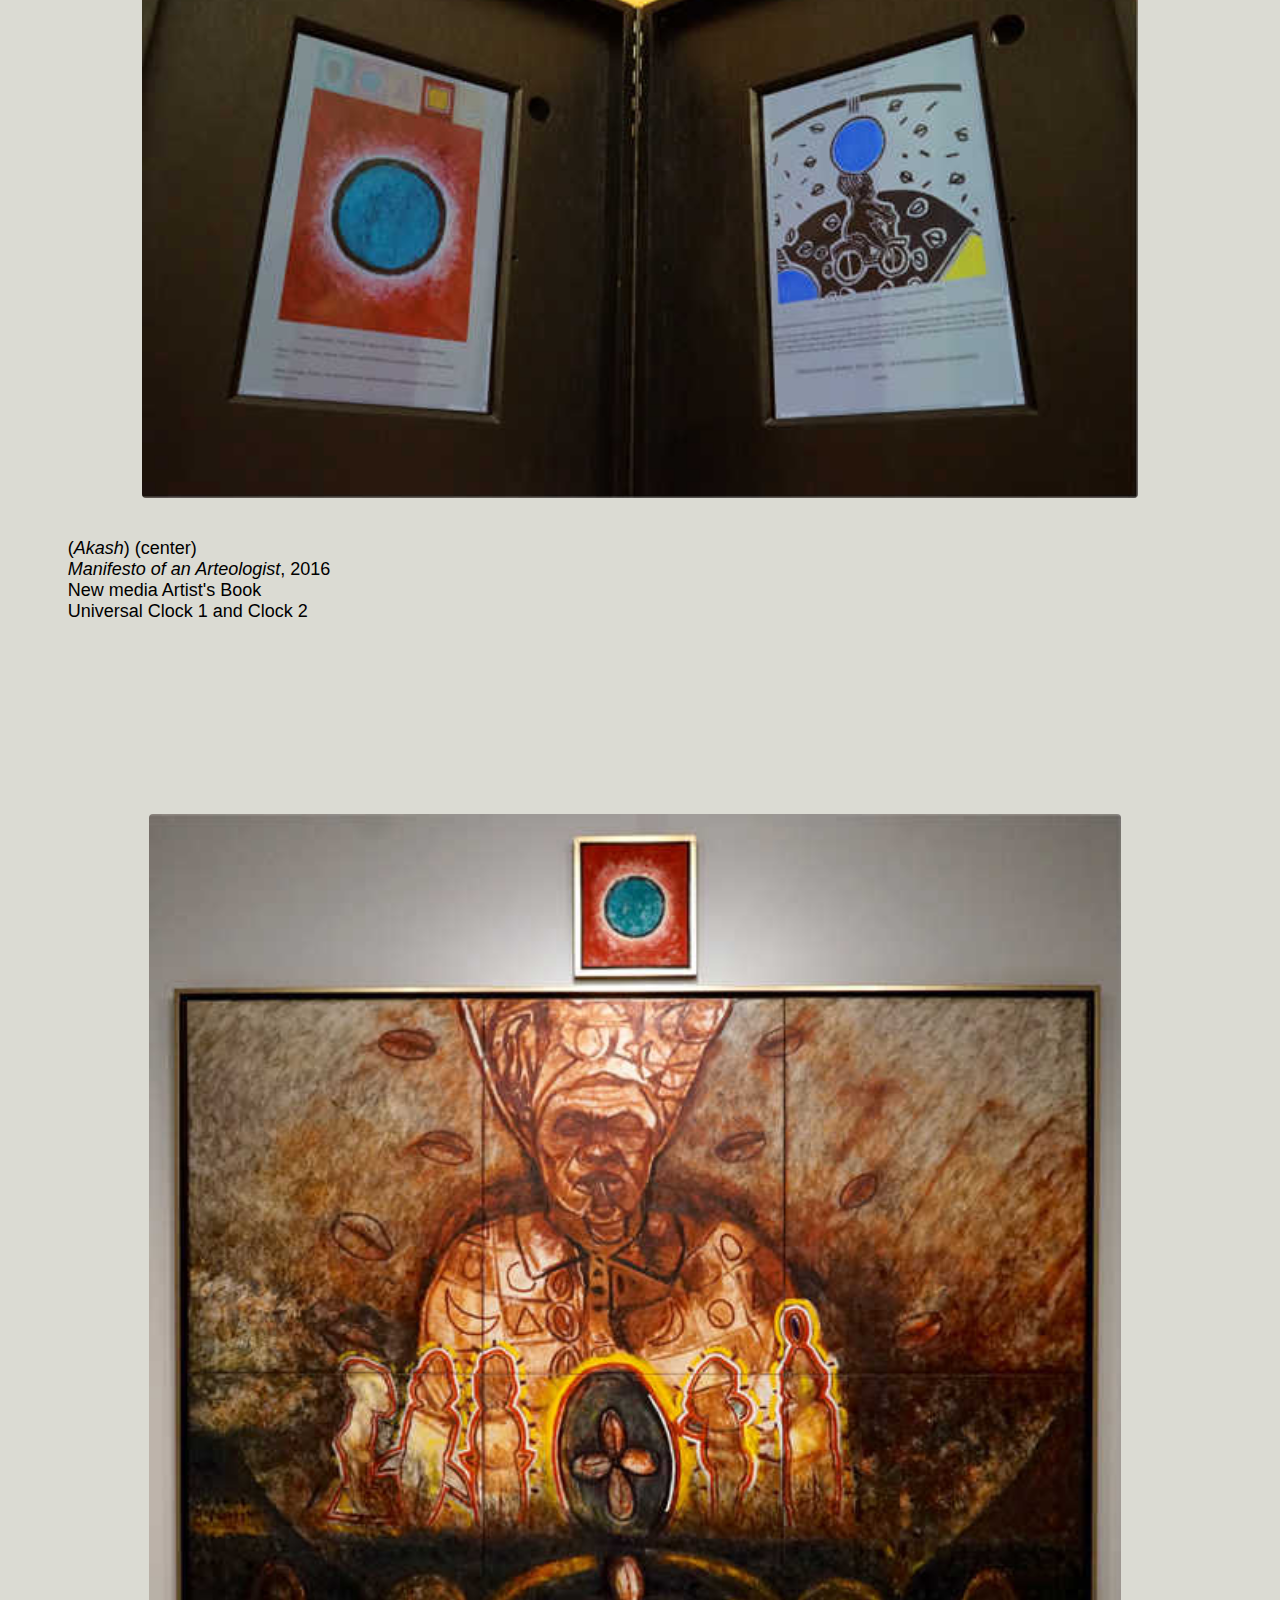
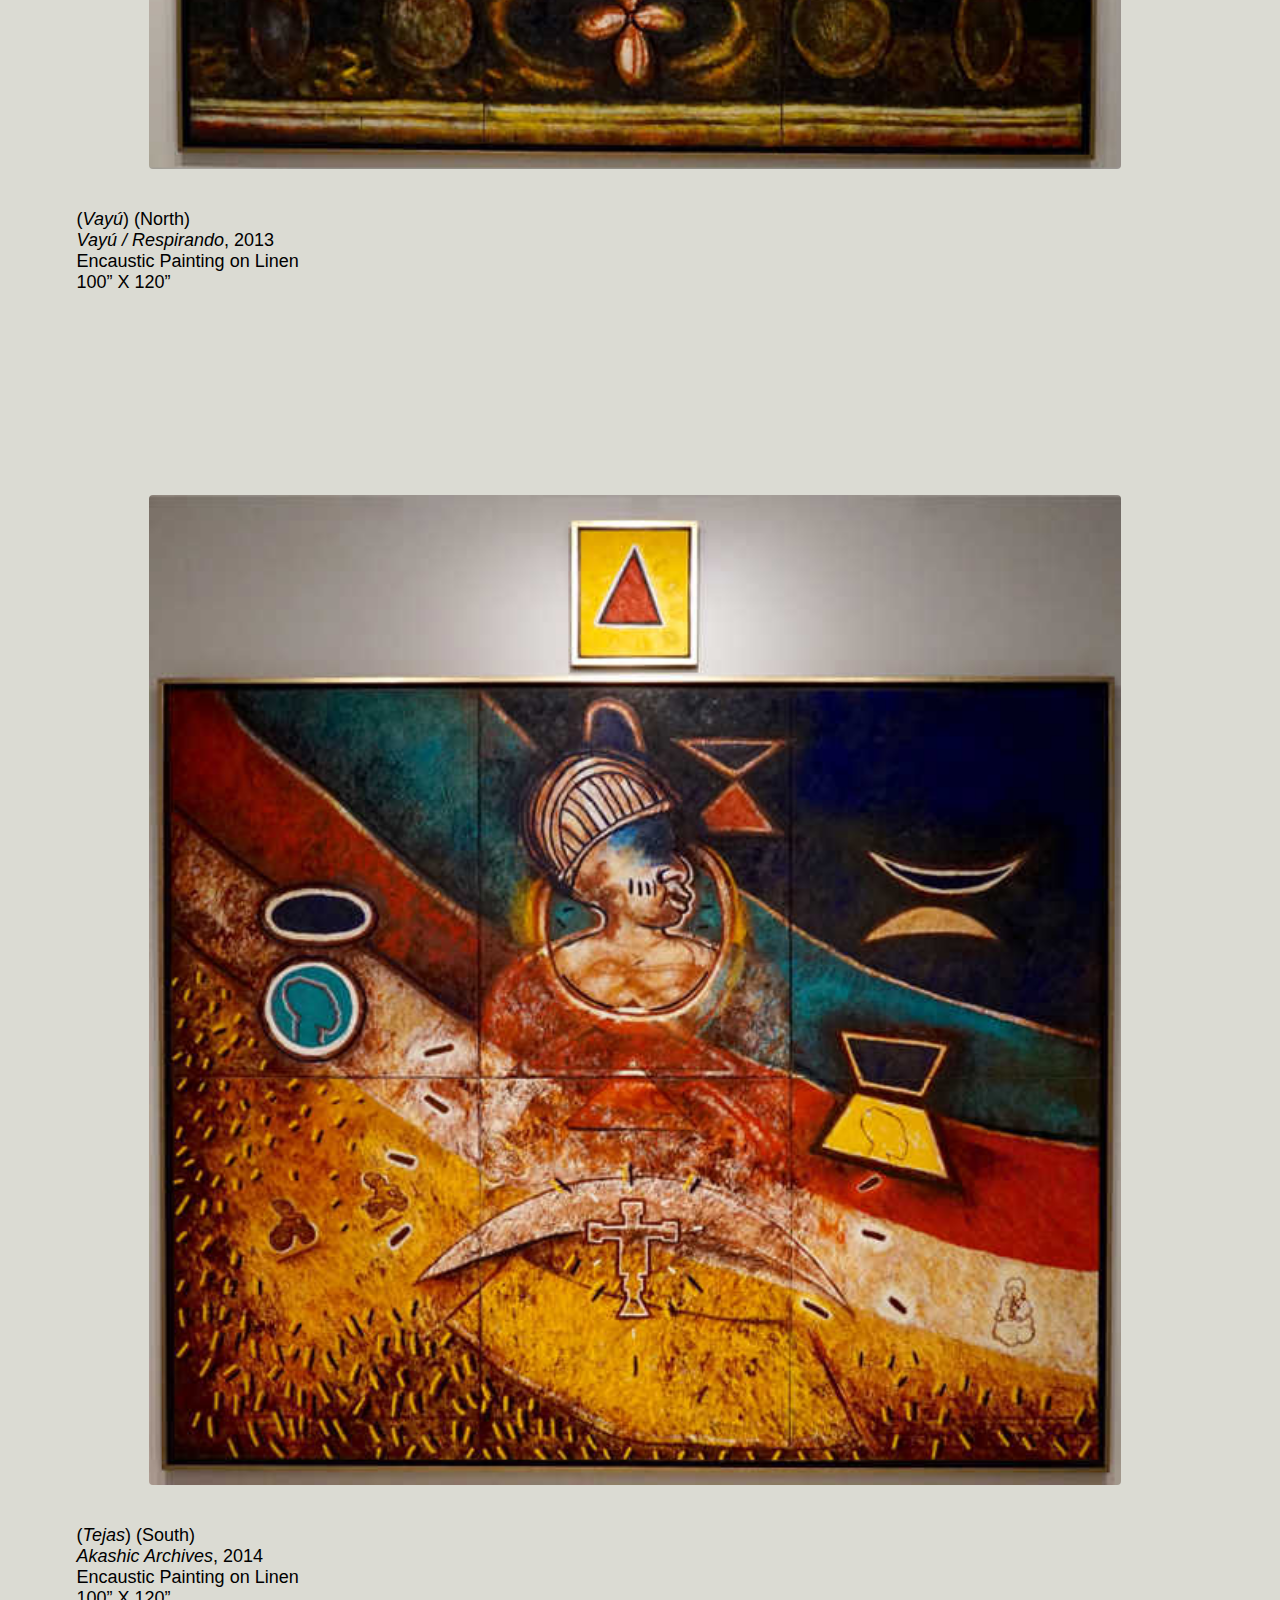
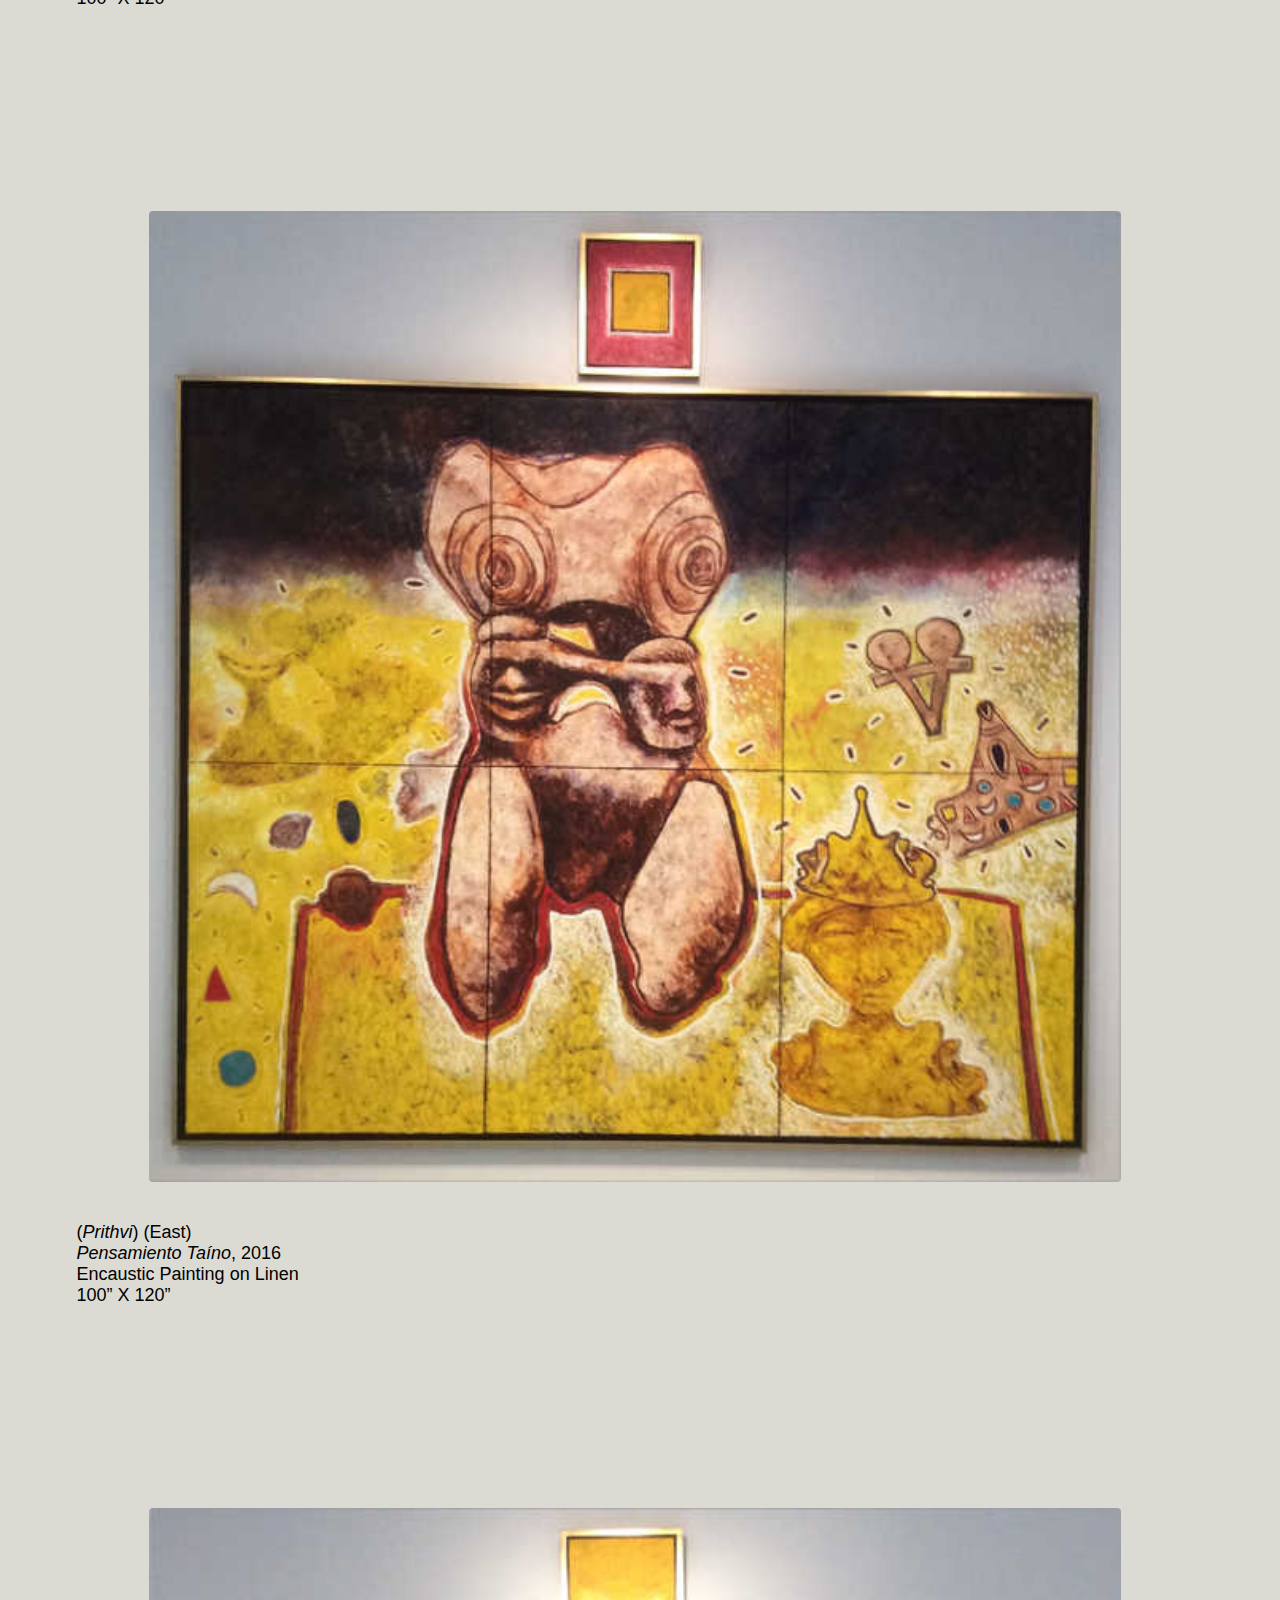
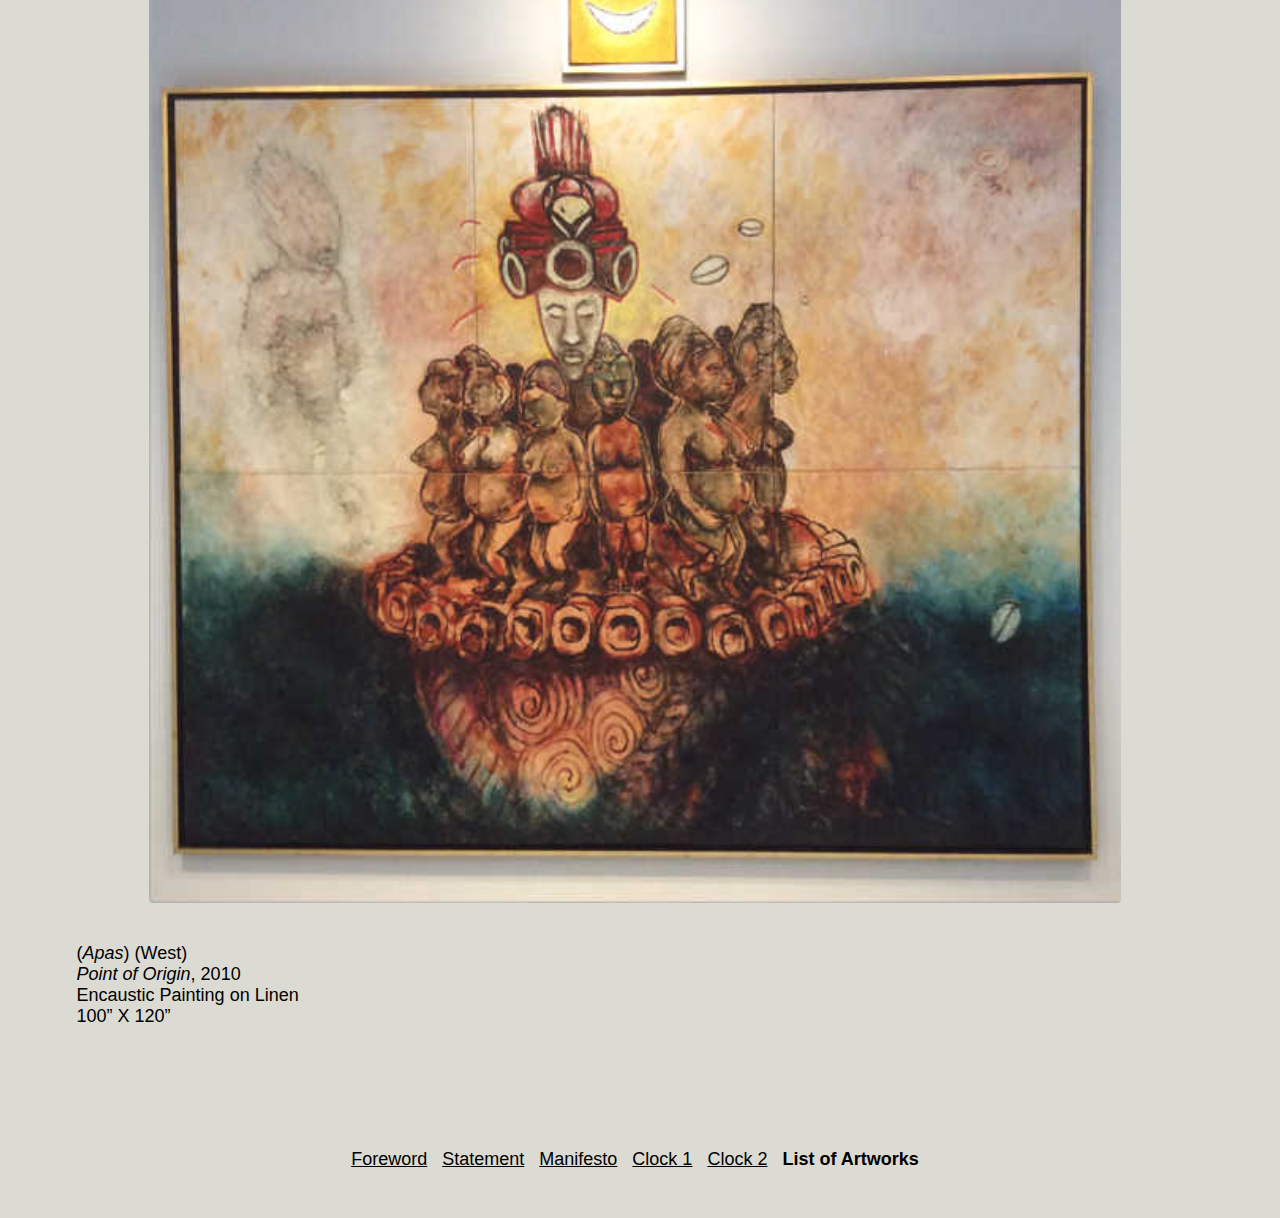
==== commit 8684b81f: "new text and images" ====
--- a/memnat_art_en.html
+++ b/memnat_art_en.html
@@ -36,22 +36,19 @@
 </div>
 
 <div class="unit whole left">
-<p class="p8"><b>List of Artworks Integrated to the Installation</b></p>
+<p class="p8"><b>List of Integrated artworks in the Installation</b></p>
 </div>
 
-<div id="akash" class="unit whole center"></div>
+<div class="unit whole center"></div>
 <div class="unit whole center"></div>
 <div class="unit whole center"></div>
 <div class="unit whole center">
-<!-- <img class="img art" src="img/Manifiesto_I_graynew_crop1_rot.jpg"  /> -->
-<img class="img art" src="img/AkashSkylight.jpg" />
+<!-- <img class="img art" src="img/Manifiesto_I_graynew_crop1_rot.jpg"
+  /> -->
+<!-- <img class="img art" src="img/AkashSkylight.jpg" /> -->
 <div class="unit whole center"></div>
-<img class="img art" src="img/AkashFloor.jpg" />
+<img id="akash" class="img art" src="img/AkashFloorNew.jpg" />
 <div class="unit whole center"></div>
-<img class="img art" src="img/AkashBook.jpg" />
-<div class="unit whole center"></div>
-</div>
-
 <div class="unit whole left">
   <p class="p8">(<i>Akash</i>) (center)</p>
   <p class="p8"><i>Manifesto of an Arteologist</i>, 2016</p>
@@ -61,17 +58,30 @@
   <p class="p8"><br></p>
 </div>
 <div class="unit whole center"></div>
+<img class="img art" src="img/AkashBookNew.jpg" />
+<div class="unit whole center"></div>
+</div>
+<div class="unit whole left">
+  <p class="p8">(<i>Akash</i>) (center)</p>
+  <p class="p8"><i>Manifesto of an Arteologist</i>, 2016</p>
+<p class="p8">New media Artist's Book</p>
+  <p class="p8">Universal Clock 1 and Clock 2</p>
+  <p class="p8"><br></p>
+  <p class="p8"><br></p>
+</div>
+
+<div class="unit whole center"></div>
 <div class="unit whole center"></div>
 <div class="unit whole center"></div>
 
-<div id="vayu" class="unit whole center">
+<div class="unit whole center">
 <div class="unit whole center"></div>
 <div class="unit whole center"></div>
 <div class="unit whole center">
 <!-- <img class="img art" src="img/VayuRespirando.jpg" /> -->
-<img class="img art" src="img/VayuCircle.jpg" />
+<!-- <img class="img art" src="img/VayuCircle.jpg" /> -->
 <div class="unit whole center"></div>
-<img class="img art" src="img/VayuWall.jpg" />
+<img id="vayu" class="img art" src="img/VayuWallNew.jpg" />
 <div class="unit whole center"></div>
 </div>
 
@@ -87,14 +97,14 @@
 <div class="unit whole center"></div>
 <div class="unit whole center"></div>
 
-<div id="tejas" class="unit whole center"></div>
+<div class="unit whole center"></div>
 <div class="unit whole center"></div>
 <div class="unit whole center"></div>
 <div class="unit whole center">
 <!-- <img class="img art" src="img/TejasAkashicArchives.jpg" /> -->
-<img class="img art" src="img/TejasCircle.jpg" />
+<!-- <img class="img art" src="img/TejasCircle.jpg" /> -->
 <div class="unit whole center"></div>
-<img class="img art" src="img/TejasWall.jpg" />
+<img id="tejas" class="img art" src="img/TejasWallNew.jpg" />
 <div class="unit whole center"></div>  
 </div>
 
@@ -110,14 +120,14 @@
 <div class="unit whole center"></div>
 <div class="unit whole center"></div>
 
-<div id="prithvi" class="unit whole center"></div>
+<div class="unit whole center"></div>
 <div class="unit whole center"></div>
 <div class="unit whole center"></div>
 <div class="unit whole center">
 <!-- <img class="img art" src="img/PrithviPensamientoTaino.jpg" /> -->
-<img class="img art" src="img/PrithviCircle.jpg" />
+<!-- <img class="img art" src="img/PrithviCircle.jpg" /> -->
 <div class="unit whole center"></div>
-<img class="img art" src="img/PrithviWall.jpg" />
+<img id="prithvi" class="img art" src="img/PrithviWall.jpg" />
 <div class="unit whole center"></div>
 </div>
 
@@ -133,14 +143,14 @@
 <div class="unit whole center"></div>
 <div class="unit whole center"></div>
 
-<div id="apas" class="unit whole center"></div>
+<div class="unit whole center"></div>
 <div class="unit whole center"></div>
 <div class="unit whole center"></div>
 <div class="unit whole center">
 <!-- <img class="img art" src="img/ApasPointOfOrigin.jpg" /> -->
-<img class="img art" src="img/ApasCircle.jpg" />
+<!-- <img class="img art" src="img/ApasCircle.jpg" /> -->
 <div class="unit whole center"></div>
-<img class="img art" src="img/ApasWall.jpg" />
+<img id="apas" class="img art" src="img/ApasWallNew.jpg" />
 <div class="unit whole center"></div>
 </div>
 
@@ -156,85 +166,6 @@
 <div class="unit whole center"></div>
 <div class="unit whole center"></div>
 
-<div class="unit whole left">
-<p class="p8"><b>Small Paintings</b></p>
-</div>
-
-<div class="unit whole center"></div>
-<div class="unit whole center">
-<img class="img art" src="img/Akash.jpg" />
-</div>
-
-<div class="unit whole left">
-<p class="p8"><i>Akash</i>, 2015</p>
-<p class="p8">Encaustic painting on linen</p>
-<p class="p8">14” X 12”</p>
-  <p class="p8"><br></p>
-  <p class="p8"><br></p>
-</div>
-<div class="unit whole center"></div>
-<div class="unit whole center"></div>
-<div class="unit whole center"></div>
-
-<div class="unit whole center">
-<img class="img art" src="img/vayuRecrop.jpg" />
-</div>
-
-<div class="unit whole left">
-<p class="p8"><i>Vayú</i>, 2015</p>
-<p class="p8">Encaustic painting on linen</p>
-<p class="p8">14” X 12”</p>
-  <p class="p8"><br></p>
-  <p class="p8"><br></p>
-</div>
-<div class="unit whole center"></div>
-<div class="unit whole center"></div>
-<div class="unit whole center"></div>
-
-<div class="unit whole center">
-<img class="img art" src="img/tejas.jpg" />
-</div>
-
-<div class="unit whole left">
-<p class="p8"><i>Tejas</i>, 2015</p>
-<p class="p8">Encaustic painting on linen</p>
-<p class="p8">14” X 12”</p>
-  <p class="p8"><br></p>
-  <p class="p8"><br></p>
-</div>
-<div class="unit whole center"></div>
-<div class="unit whole center"></div>
-<div class="unit whole center"></div>
-
-<div class="unit whole center">
-<img class="img art" src="img/prithvi.jpg" />
-</div>
-
-<div class="unit whole left">
-<p class="p8"><i>Prithvi</i>, 2015</p>
-<p class="p8">Encaustic painting on linen</p>
-<p class="p8">14” X 12”</p>
-  <p class="p8"><br></p>
-  <p class="p8"><br></p>
-</div>
-<div class="unit whole center"></div>
-<div class="unit whole center"></div>
-<div class="unit whole center"></div>
-
-<div class="unit whole center">
-<img class="img art" src="img/apas.jpg" />
-</div>
-
-<div class="unit whole left">
-<p class="p8"><i>Apas</i>, 2015</p>
-<p class="p8">Encaustic painting on linen</p>
-<p class="p8">14” X 12”</p>
-  <p class="p8"><br></p>
-  <p class="p8"><br></p>
-</div>
-<div class="unit whole center"></div>
-<div class="unit whole center"></div>
-<div class="unit whole center"></div>
 
 <div class="unit whole center">
   <nav>
@@ -247,6 +178,8 @@
   </nav>
 </div>
 
+<div class="unit whole center"></div>
+  <p class="p8"><br></p>
 
 
 </div>
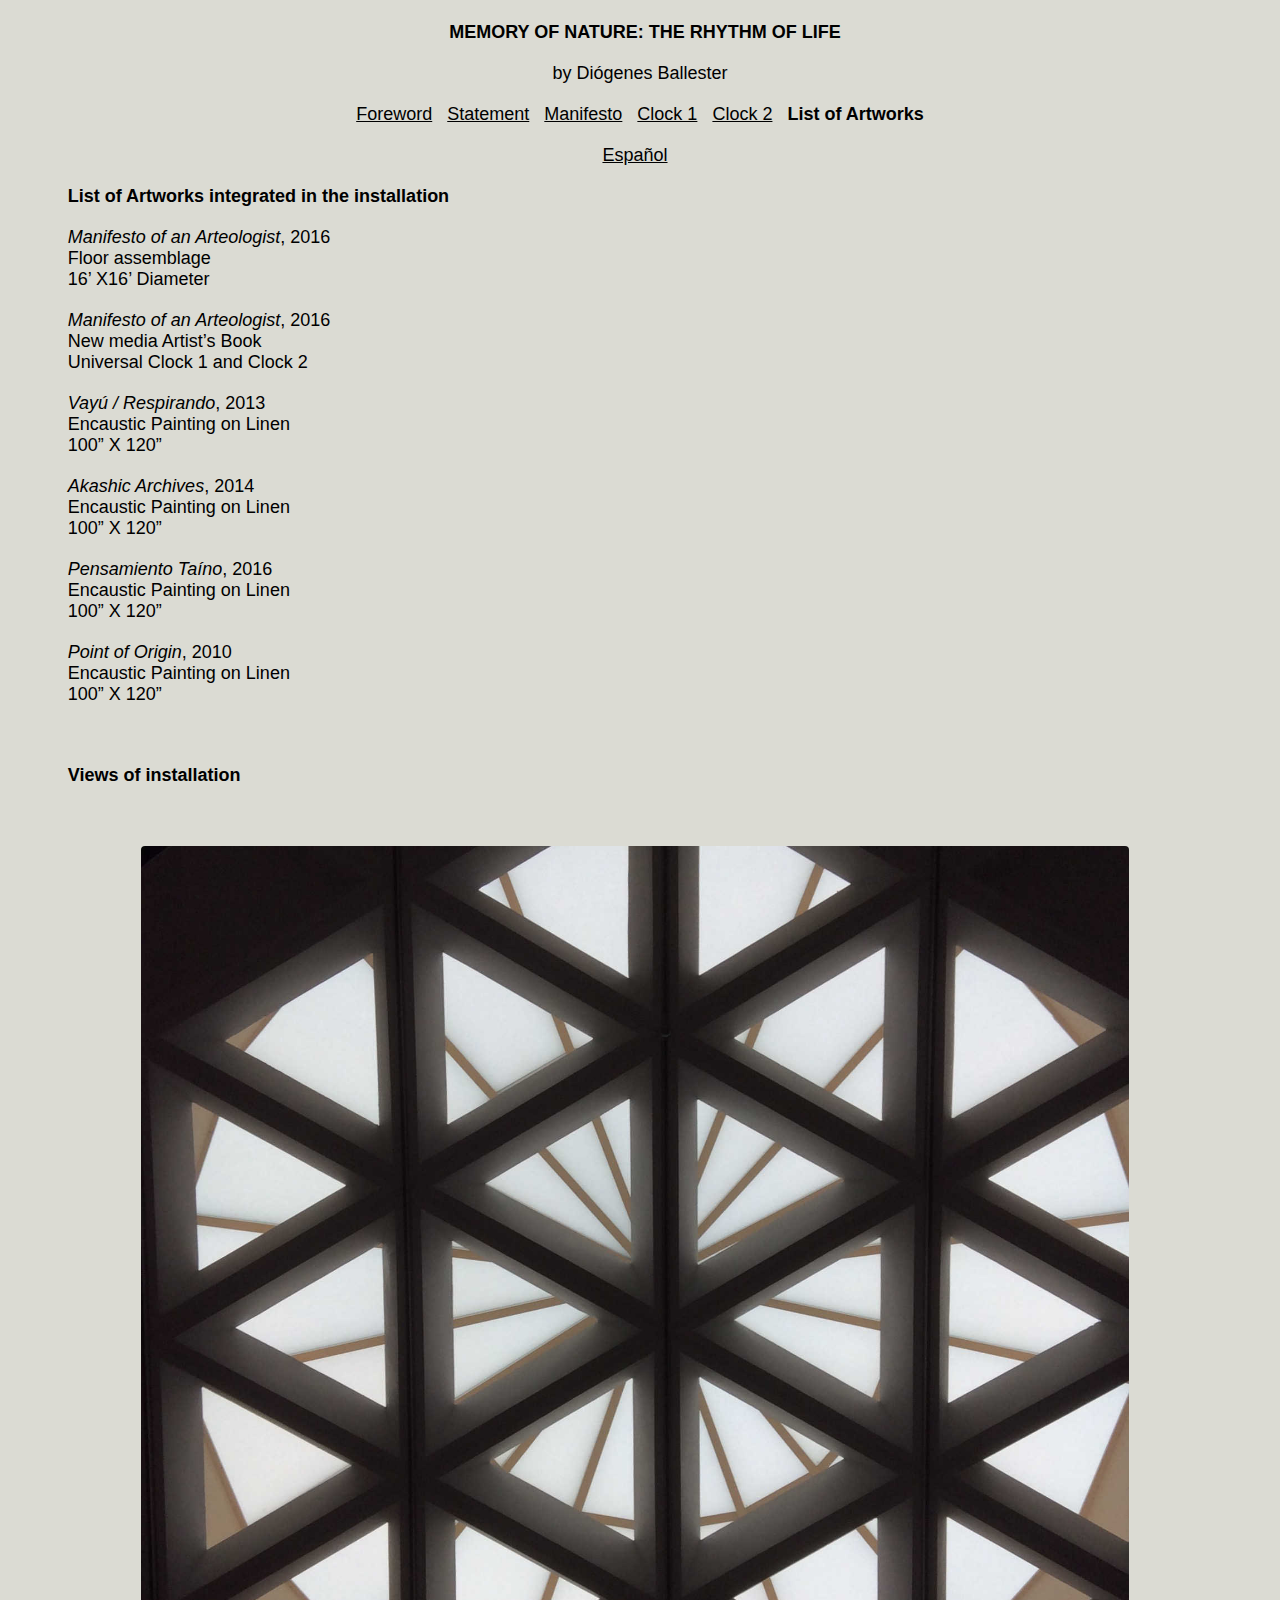
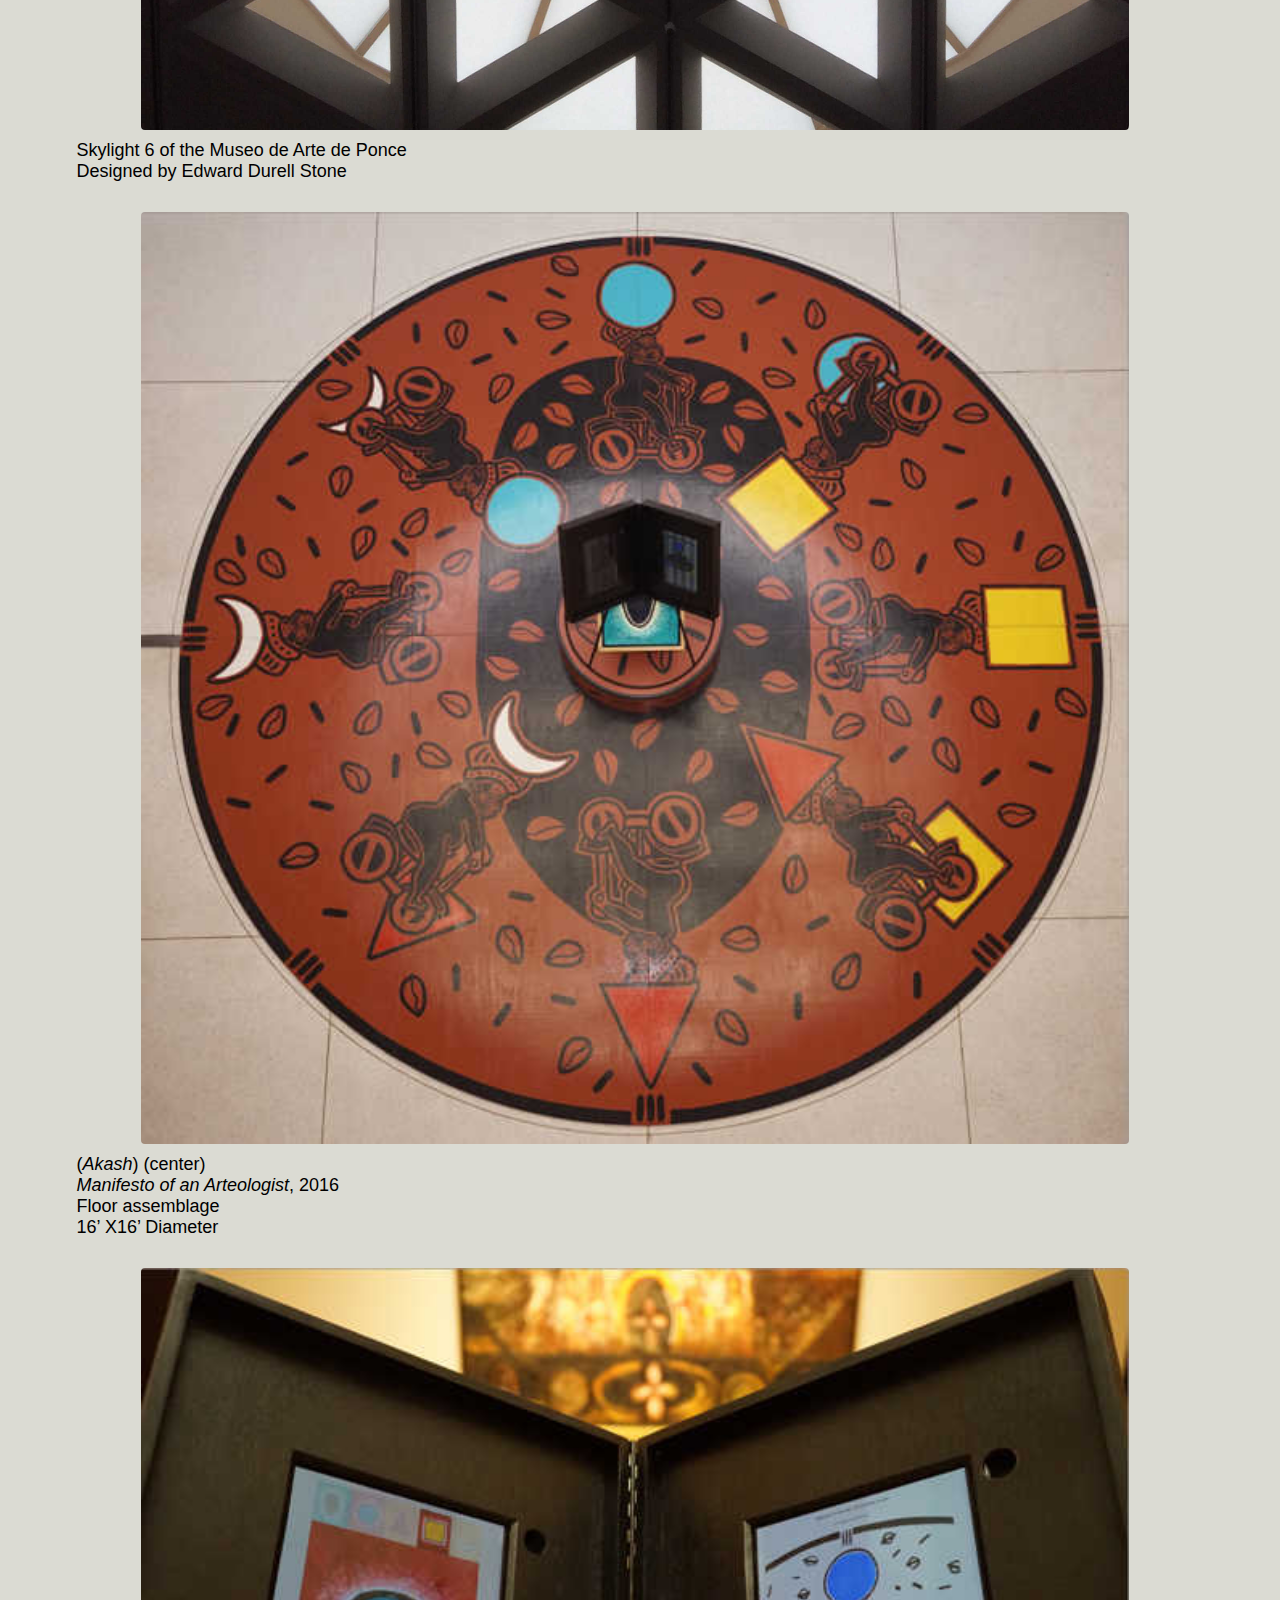
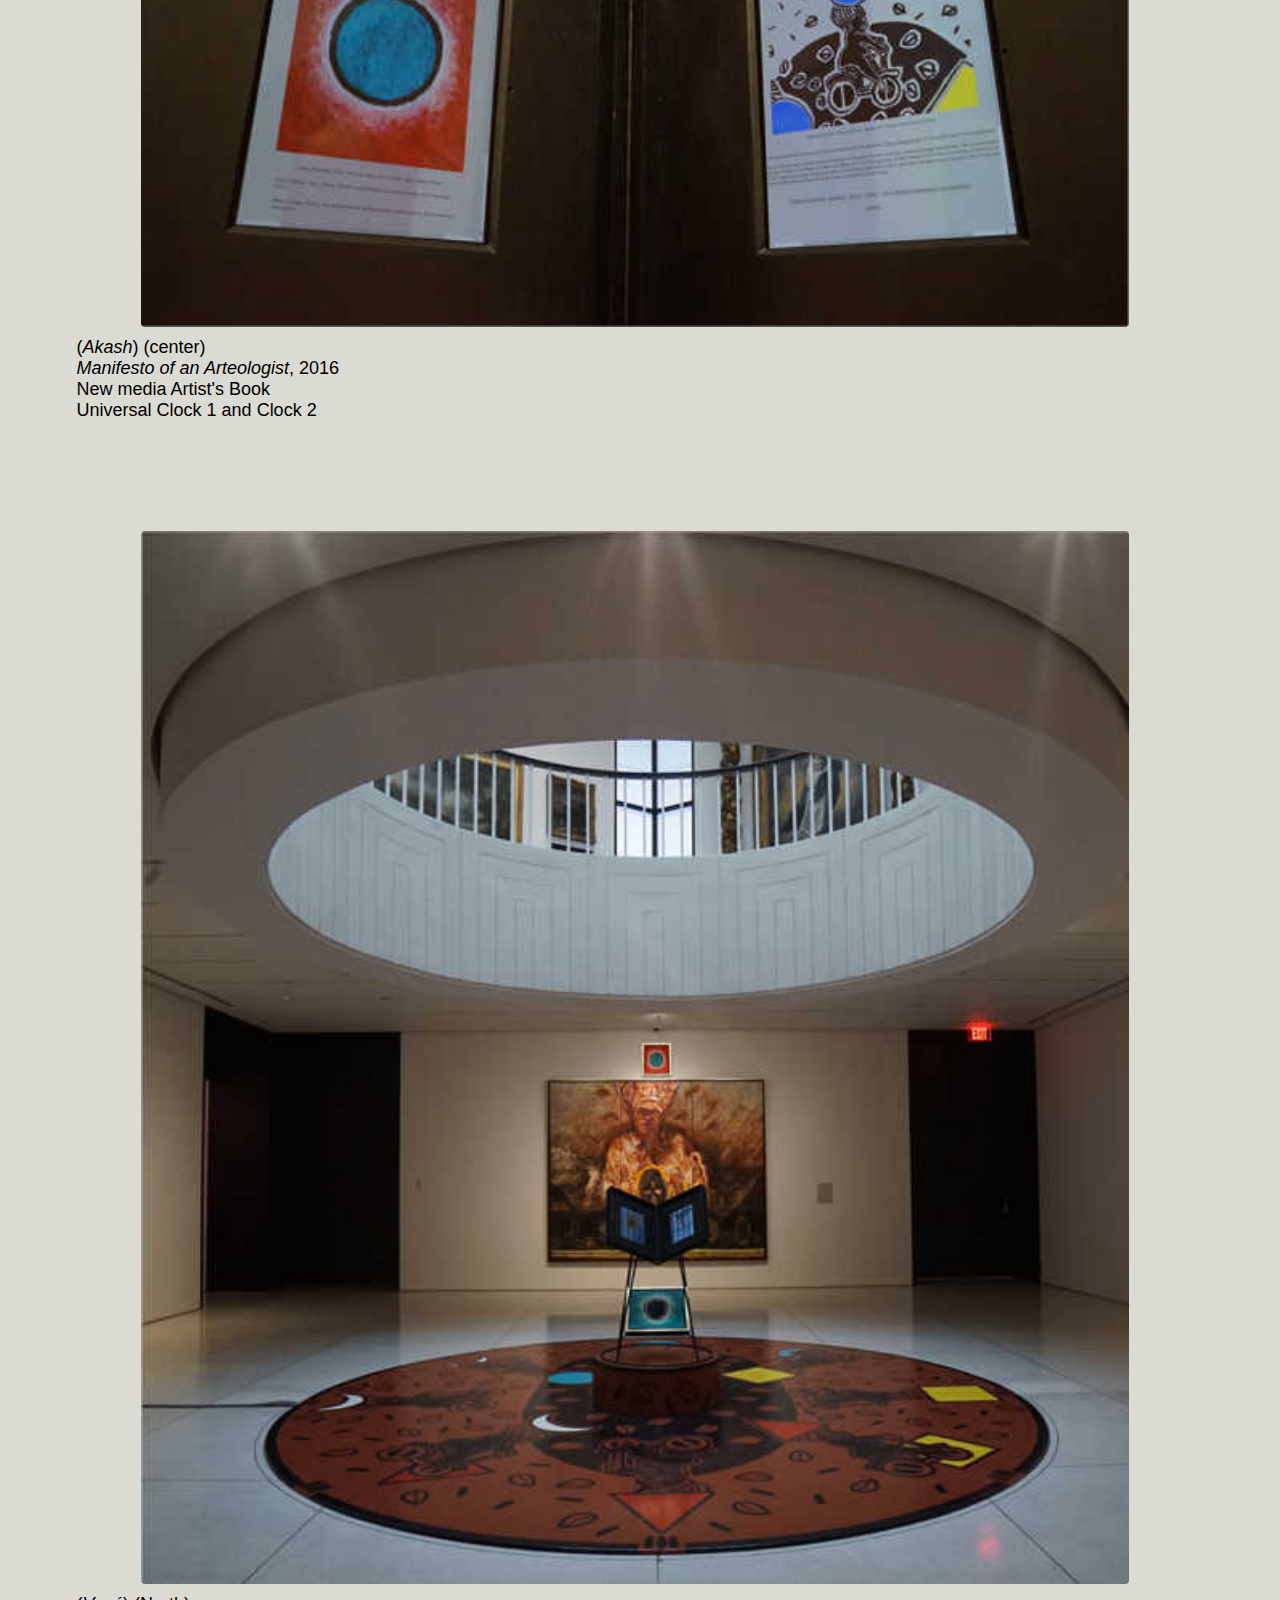
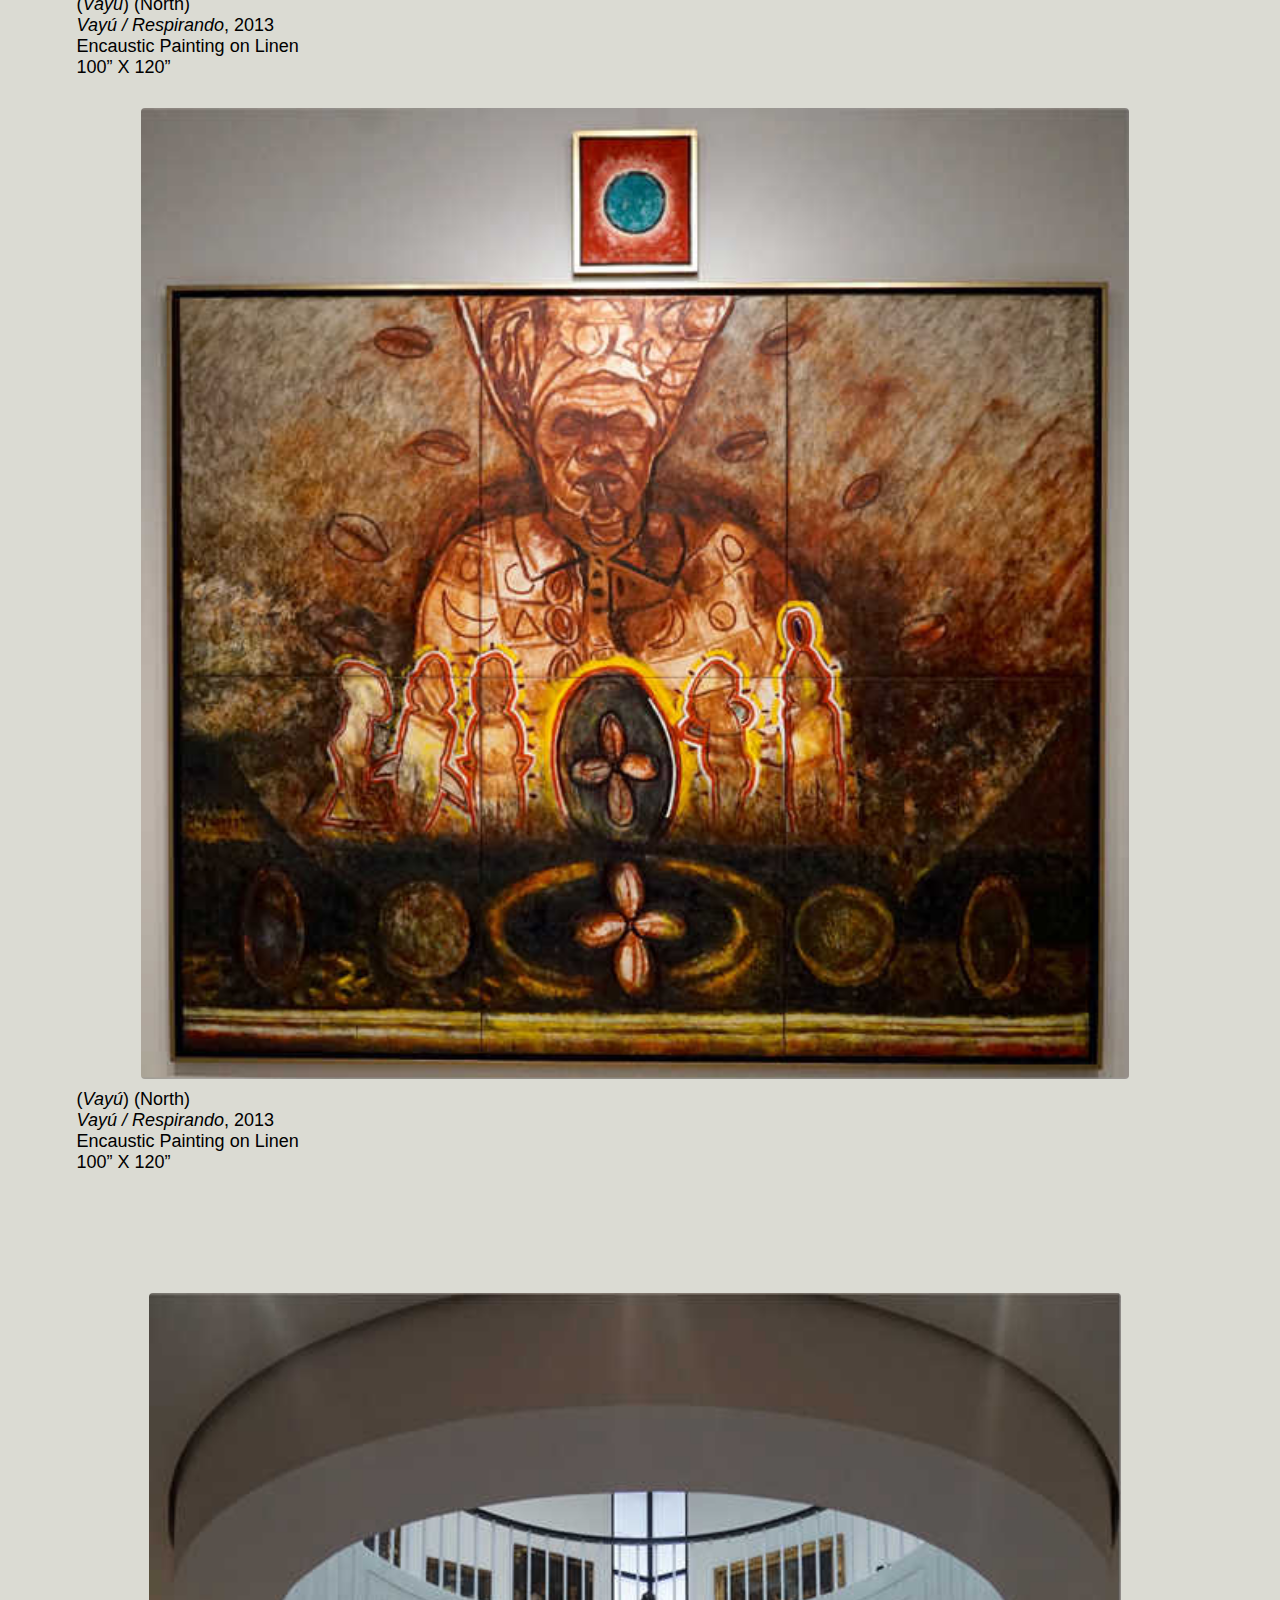
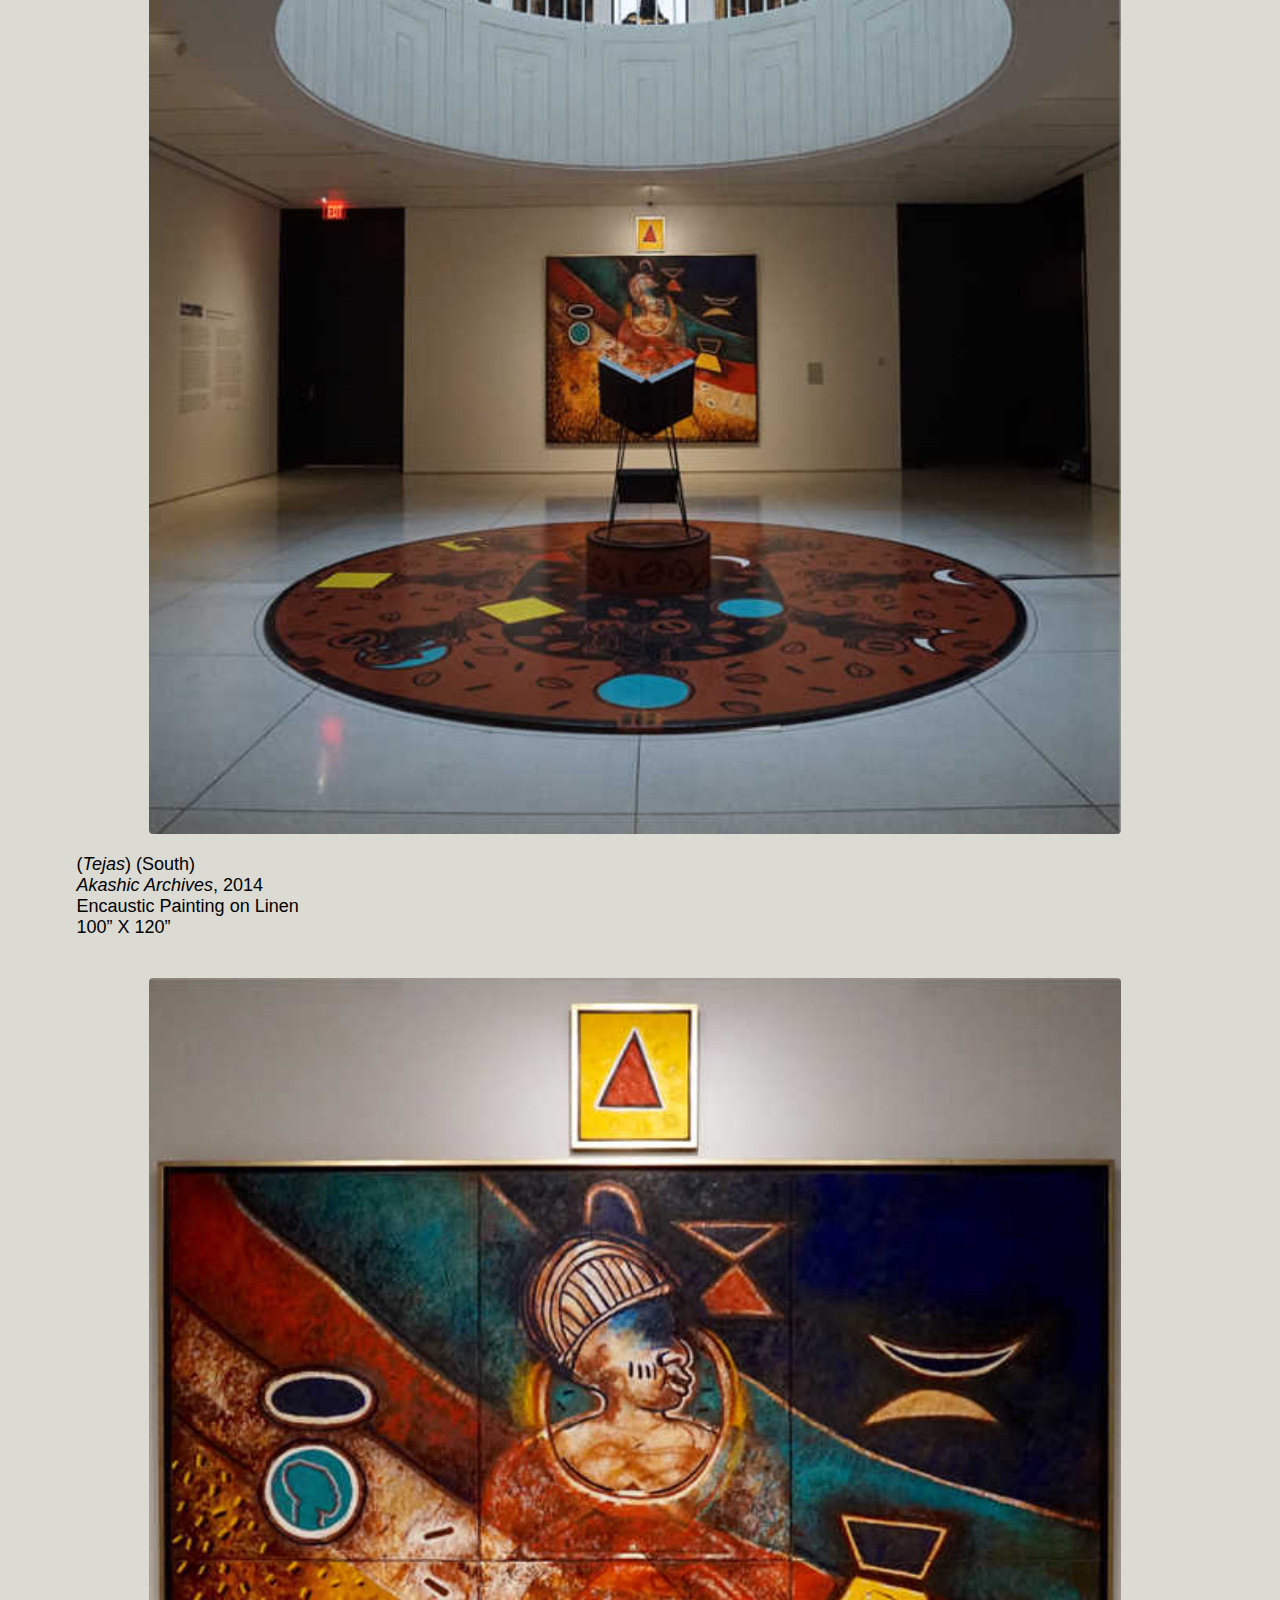
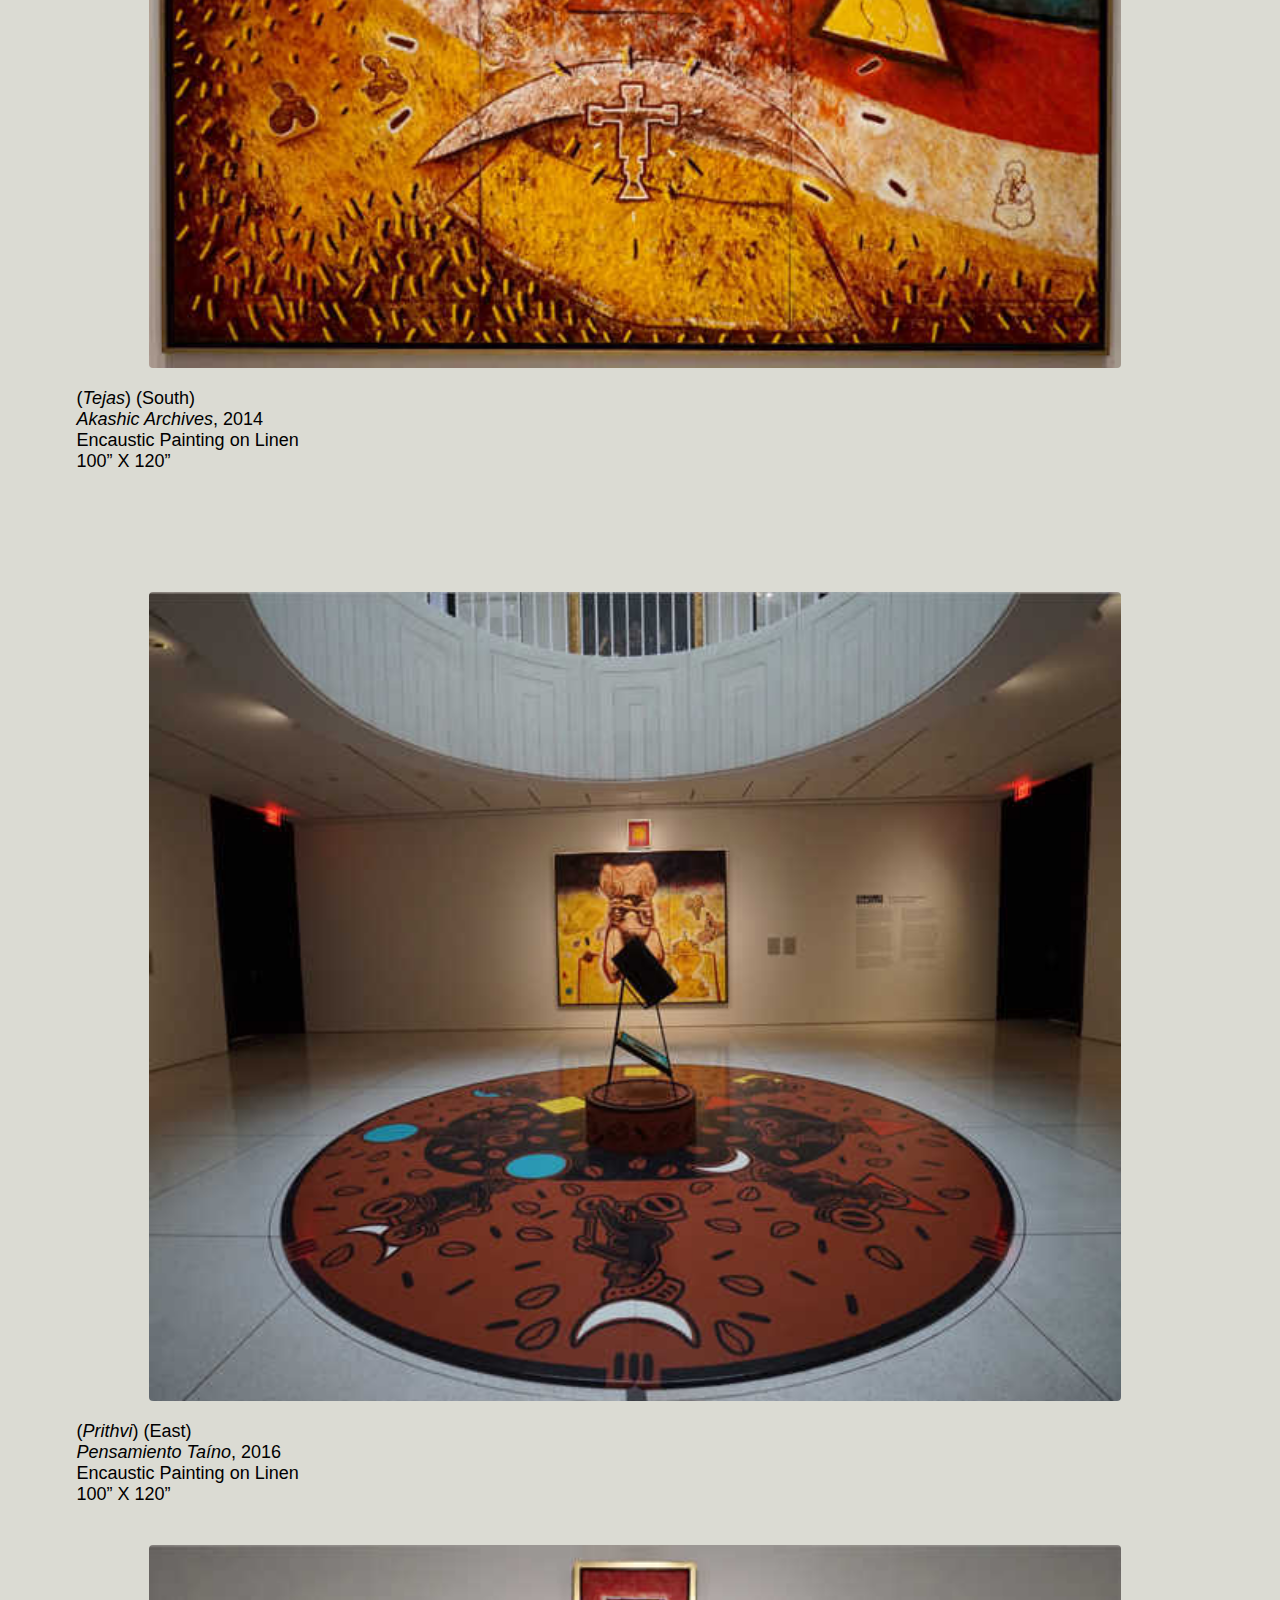
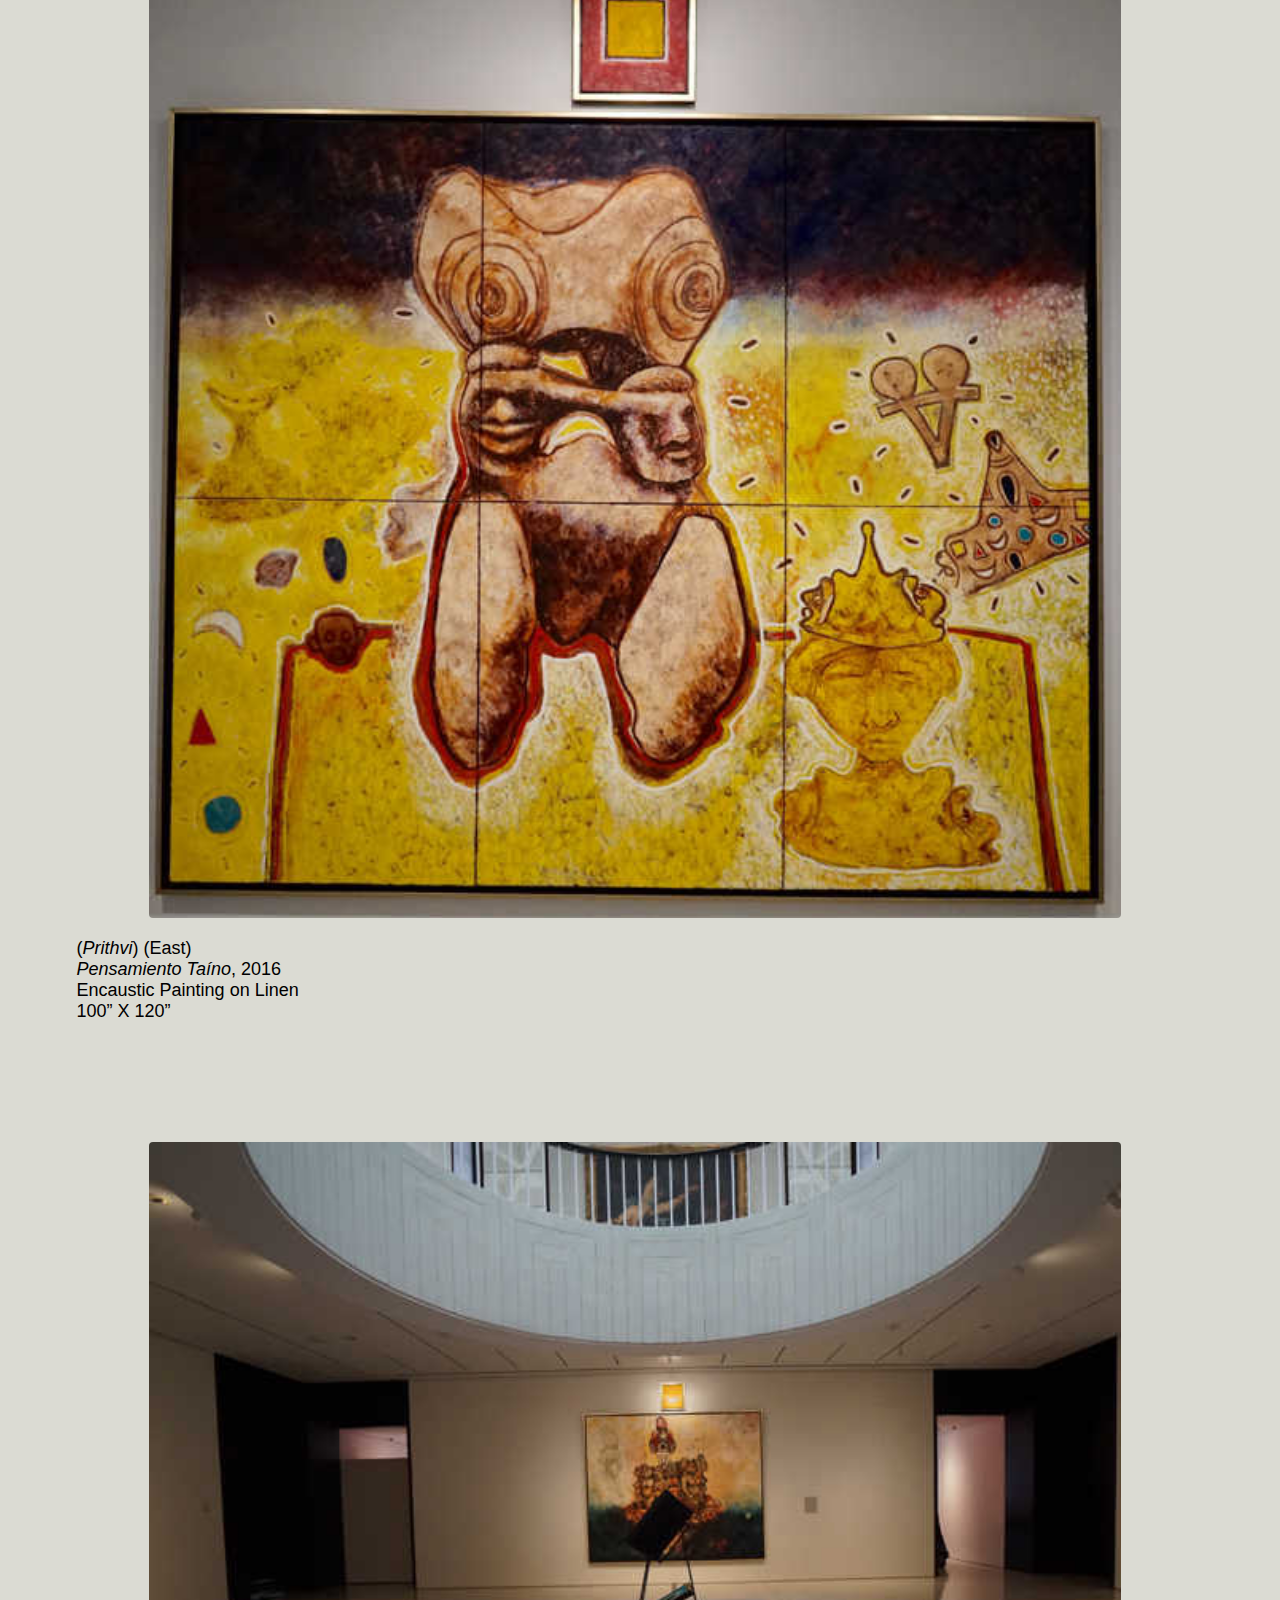
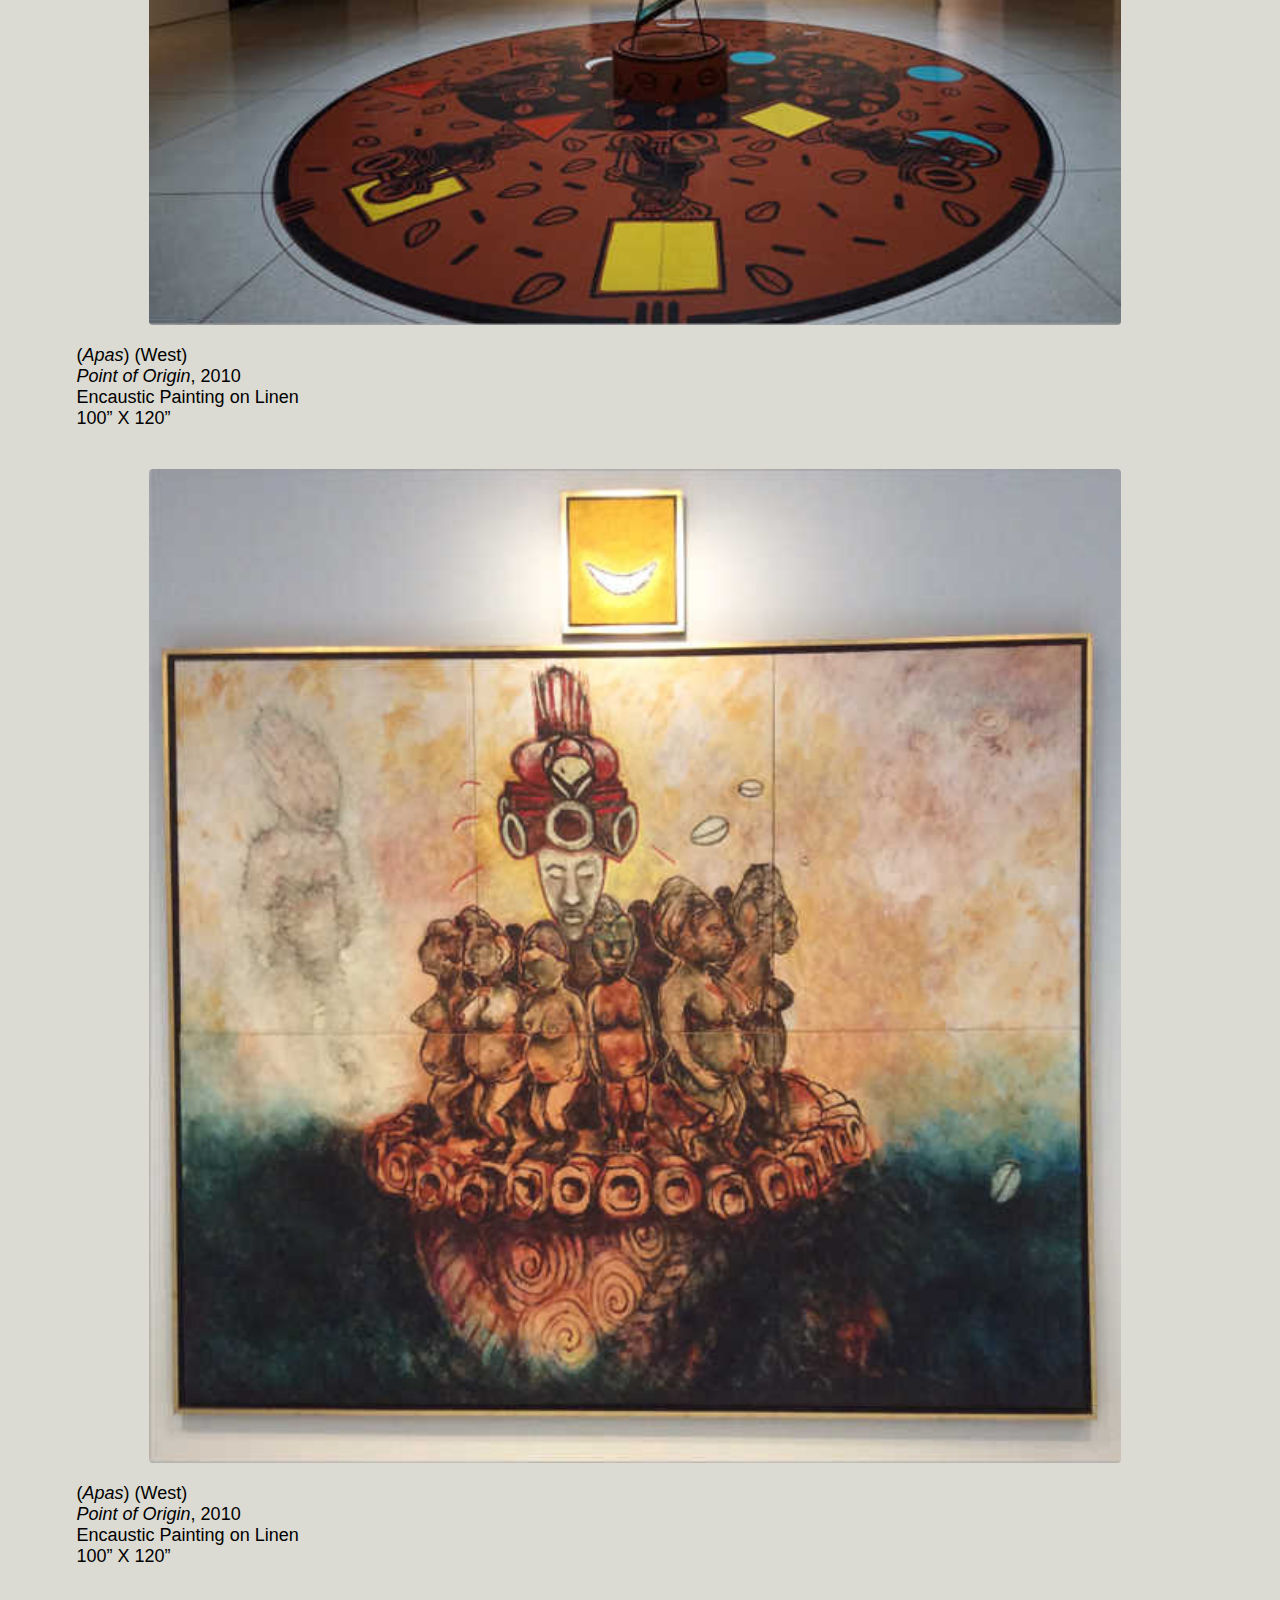
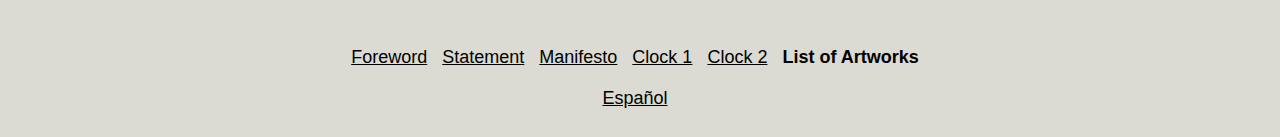
==== commit 92331ada: "new photos and list" ====
--- a/memnat_art_en.html
+++ b/memnat_art_en.html
@@ -36,136 +36,183 @@
 </div>
 
 <div class="unit whole left">
-<p class="p8"><b>List of Integrated artworks in the Installation</b></p>
-</div>
-
-<div class="unit whole center"></div>
-<div class="unit whole center"></div>
-<div class="unit whole center"></div>
-<div class="unit whole center">
-<!-- <img class="img art" src="img/Manifiesto_I_graynew_crop1_rot.jpg"
-  /> -->
-<!-- <img class="img art" src="img/AkashSkylight.jpg" /> -->
+<p class="p8"><b>List of Artworks integrated in the installation</b></p>
+</div>
+
+<div class="unit whole left">
+  <p class="p8"> <i>Manifesto of an Arteologist</i>, 2016</p>
+  <p class="p8"> Floor assemblage</p>
+  <p class="p8"> 16’ X16’ Diameter</p>
+</div>
+
+<div class="unit whole left">
+<p class="p8"> <i>Manifesto of an Arteologist</i>, 2016</p>
+<p class="p8"> New media Artist’s Book</p>
+<p class="p8"> Universal Clock 1 and Clock 2</p>
+</div>
+
+<div class="unit whole left">
+<p class="p8"> <i>Vayú / Respirando</i>, 2013</p>
+<p class="p8"> Encaustic Painting on Linen</p>
+<p class="p8"> 100” X 120”</p>
+</div>
+
+<div class="unit whole left">
+<p class="p8"> <i>Akashic Archives</i>, 2014</p>
+<p class="p8"> Encaustic Painting on Linen</p>
+<p class="p8"> 100” X 120”</p>
+</div>
+
+<div class="unit whole left">
+<p class="p8"> <i>Pensamiento Taíno</i>, 2016</p>
+<p class="p8"> Encaustic Painting on Linen</p>
+<p class="p8"> 100” X 120”</p>
+</div>
+
+<div class="unit whole left">
+<p class="p8"> <i>Point of Origin</i>, 2010</p>
+<p class="p8"> Encaustic Painting on Linen</p>
+<p class="p8"> 100” X 120”</p>
+</div>
+
+<div class="unit whole center"></div>
+<div class="unit whole center"></div>
+<div class="unit whole left">
+<p class="p8"><b>Views of installation</b></p>
+</div>
+
+<div class="unit whole center"></div>
+<div class="unit whole center"></div>
+<div class="unit whole center">
+<img class="img art" src="img/MuseoSkylight.jpg" />
+<div class="unit whole left">
+  <p class="p8">Skylight 6 of the Museo de Arte de Ponce</p>
+  <p class="p8">Designed by Edward Durell Stone</p>
+</div>
+
 <div class="unit whole center"></div>
 <img id="akash" class="img art" src="img/AkashFloorNew.jpg" />
-<div class="unit whole center"></div>
 <div class="unit whole left">
   <p class="p8">(<i>Akash</i>) (center)</p>
   <p class="p8"><i>Manifesto of an Arteologist</i>, 2016</p>
 <p class="p8">Floor assemblage</p>
   <p class="p8">16’ X16’ Diameter</p>
-  <p class="p8"><br></p>
-  <p class="p8"><br></p>
 </div>
 <div class="unit whole center"></div>
 <img class="img art" src="img/AkashBookNew.jpg" />
-<div class="unit whole center"></div>
-</div>
 <div class="unit whole left">
   <p class="p8">(<i>Akash</i>) (center)</p>
   <p class="p8"><i>Manifesto of an Arteologist</i>, 2016</p>
 <p class="p8">New media Artist's Book</p>
   <p class="p8">Universal Clock 1 and Clock 2</p>
-  <p class="p8"><br></p>
-  <p class="p8"><br></p>
-</div>
-
-<div class="unit whole center"></div>
-<div class="unit whole center"></div>
-<div class="unit whole center"></div>
-
-<div class="unit whole center">
-<div class="unit whole center"></div>
-<div class="unit whole center"></div>
-<div class="unit whole center">
-<!-- <img class="img art" src="img/VayuRespirando.jpg" /> -->
-<!-- <img class="img art" src="img/VayuCircle.jpg" /> -->
-<div class="unit whole center"></div>
-<img id="vayu" class="img art" src="img/VayuWallNew.jpg" />
-<div class="unit whole center"></div>
-</div>
-
+</div>
+
+<div class="unit whole center"></div>
+<div class="unit whole center"></div>
+<div class="unit whole center"></div>
+<div class="unit whole center"></div>
+<div class="unit whole center"></div>
+
+
+<img id="vayu" class="img art" src="img/VayuView.jpg" />
 <div class="unit whole left">
 <p class="p8">(<i>Vayú</i>) (North)</p>
 <p class="p8"><i>Vayú / Respirando</i>, 2013</p>
 <p class="p8">Encaustic Painting on Linen</p>
 <p class="p8">100” X 120”</p>
-  <p class="p8"><br></p>
-  <p class="p8"><br></p>
-</div>
-<div class="unit whole center"></div>
-<div class="unit whole center"></div>
-<div class="unit whole center"></div>
-
-<div class="unit whole center"></div>
-<div class="unit whole center"></div>
-<div class="unit whole center"></div>
-<div class="unit whole center">
-<!-- <img class="img art" src="img/TejasAkashicArchives.jpg" /> -->
-<!-- <img class="img art" src="img/TejasCircle.jpg" /> -->
-<div class="unit whole center"></div>
-<img id="tejas" class="img art" src="img/TejasWallNew.jpg" />
-<div class="unit whole center"></div>  
-</div>
-
+</div>
+
+<div class="unit whole center"></div>
+<img class="img art" src="img/VayuWallNew.jpg" />
+<div class="unit whole left">
+<p class="p8">(<i>Vayú</i>) (North)</p>
+<p class="p8"><i>Vayú / Respirando</i>, 2013</p>
+<p class="p8">Encaustic Painting on Linen</p>
+<p class="p8">100” X 120”</p>
+</div>
+<div class="unit whole center"></div>
+<div class="unit whole center"></div>
+<div class="unit whole center"></div>
+<div class="unit whole center"></div>
+<div class="unit whole center"></div>
+
+<div class="unit whole center">
+  <img id="tejas" class="img art" src="img/TejasView.jpg" />
+</div>
 <div class="unit whole left">
 <p class="p8">(<i>Tejas</i>) (South)</p>
 <p class="p8"><i>Akashic Archives</i>, 2014</p>
 <p class="p8">Encaustic Painting on Linen</p>
 <p class="p8">100” X 120”</p>
-  <p class="p8"><br></p>
-  <p class="p8"><br></p>
-</div>
-<div class="unit whole center"></div>
-<div class="unit whole center"></div>
-<div class="unit whole center"></div>
-
-<div class="unit whole center"></div>
-<div class="unit whole center"></div>
-<div class="unit whole center"></div>
-<div class="unit whole center">
-<!-- <img class="img art" src="img/PrithviPensamientoTaino.jpg" /> -->
-<!-- <img class="img art" src="img/PrithviCircle.jpg" /> -->
-<div class="unit whole center"></div>
-<img id="prithvi" class="img art" src="img/PrithviWall.jpg" />
-<div class="unit whole center"></div>
-</div>
-
+</div>
+<div class="unit whole center">
+<div class="unit whole center"></div>
+<img class="img art" src="img/TejasWallNew.jpg" />
+</div>
+<div class="unit whole left">
+<p class="p8">(<i>Tejas</i>) (South)</p>
+<p class="p8"><i>Akashic Archives</i>, 2014</p>
+<p class="p8">Encaustic Painting on Linen</p>
+<p class="p8">100” X 120”</p>
+</div>
+
+<div class="unit whole center"></div>
+<div class="unit whole center"></div>
+<div class="unit whole center"></div>
+<div class="unit whole center"></div>
+<div class="unit whole center"></div>
+
+<div class="unit whole center">
+<img id="prithvi" class="img art" src="img/PrithviView.jpg" />
+</div>
 <div class="unit whole left">
 <p class="p8">(<i>Prithvi</i>) (East)</p>
 <p class="p8"><i>Pensamiento Taíno</i>, 2016</p>
 <p class="p8">Encaustic Painting on Linen</p>
 <p class="p8">100” X 120”</p>
-  <p class="p8"><br></p>
-  <p class="p8"><br></p>
-</div>
-<div class="unit whole center"></div>
-<div class="unit whole center"></div>
-<div class="unit whole center"></div>
-
-<div class="unit whole center"></div>
-<div class="unit whole center"></div>
-<div class="unit whole center"></div>
-<div class="unit whole center">
-<!-- <img class="img art" src="img/ApasPointOfOrigin.jpg" /> -->
-<!-- <img class="img art" src="img/ApasCircle.jpg" /> -->
-<div class="unit whole center"></div>
-<img id="apas" class="img art" src="img/ApasWallNew.jpg" />
-<div class="unit whole center"></div>
-</div>
-
+</div>
+
+<div class="unit whole center"></div>
+<div class="unit whole center">
+<img class="img art" src="img/PrithviWallNew.jpg" />
+</div>
+<div class="unit whole left">
+<p class="p8">(<i>Prithvi</i>) (East)</p>
+<p class="p8"><i>Pensamiento Taíno</i>, 2016</p>
+<p class="p8">Encaustic Painting on Linen</p>
+<p class="p8">100” X 120”</p>
+</div>
+
+
+<div class="unit whole center"></div>
+<div class="unit whole center"></div>
+<div class="unit whole center"></div>
+<div class="unit whole center"></div>
+<div class="unit whole center"></div>
+
+<div class="unit whole center">
+<img id="apas" class="img art" src="img/ApasView.jpg" />
+</div>
 <div class="unit whole left">
 <p class="p8">(<i>Apas</i>) (West)</p>
 <p class="p8"><i>Point of Origin</i>, 2010</p>
 <p class="p8">Encaustic Painting on Linen</p>
 <p class="p8">100” X 120”</p>
-  <p class="p8"><br></p>
-  <p class="p8"><br></p>
-</div>
-<div class="unit whole center"></div>
-<div class="unit whole center"></div>
-<div class="unit whole center"></div>
-
+</div>
+<div class="unit whole center"></div>
+<div class="unit whole center">
+<img class="img art" src="img/ApasWallNew.jpg" />
+</div>
+<div class="unit whole left">
+<p class="p8">(<i>Apas</i>) (West)</p>
+<p class="p8"><i>Point of Origin</i>, 2010</p>
+<p class="p8">Encaustic Painting on Linen</p>
+<p class="p8">100” X 120”</p>
+</div>
+
+<div class="unit whole center"></div>
+<div class="unit whole center"></div>
+<div class="unit whole center"></div>
 
 <div class="unit whole center">
   <nav>
@@ -178,9 +225,13 @@
   </nav>
 </div>
 
-<div class="unit whole center"></div>
-  <p class="p8"><br></p>
-
+<div class="unit whole center ztop clockText">
+  <nav>
+  
+  <a href="memnat_art_es.html">Español</a> &nbsp;
+  </nav>
+  
+</div>
 
 </div>
 
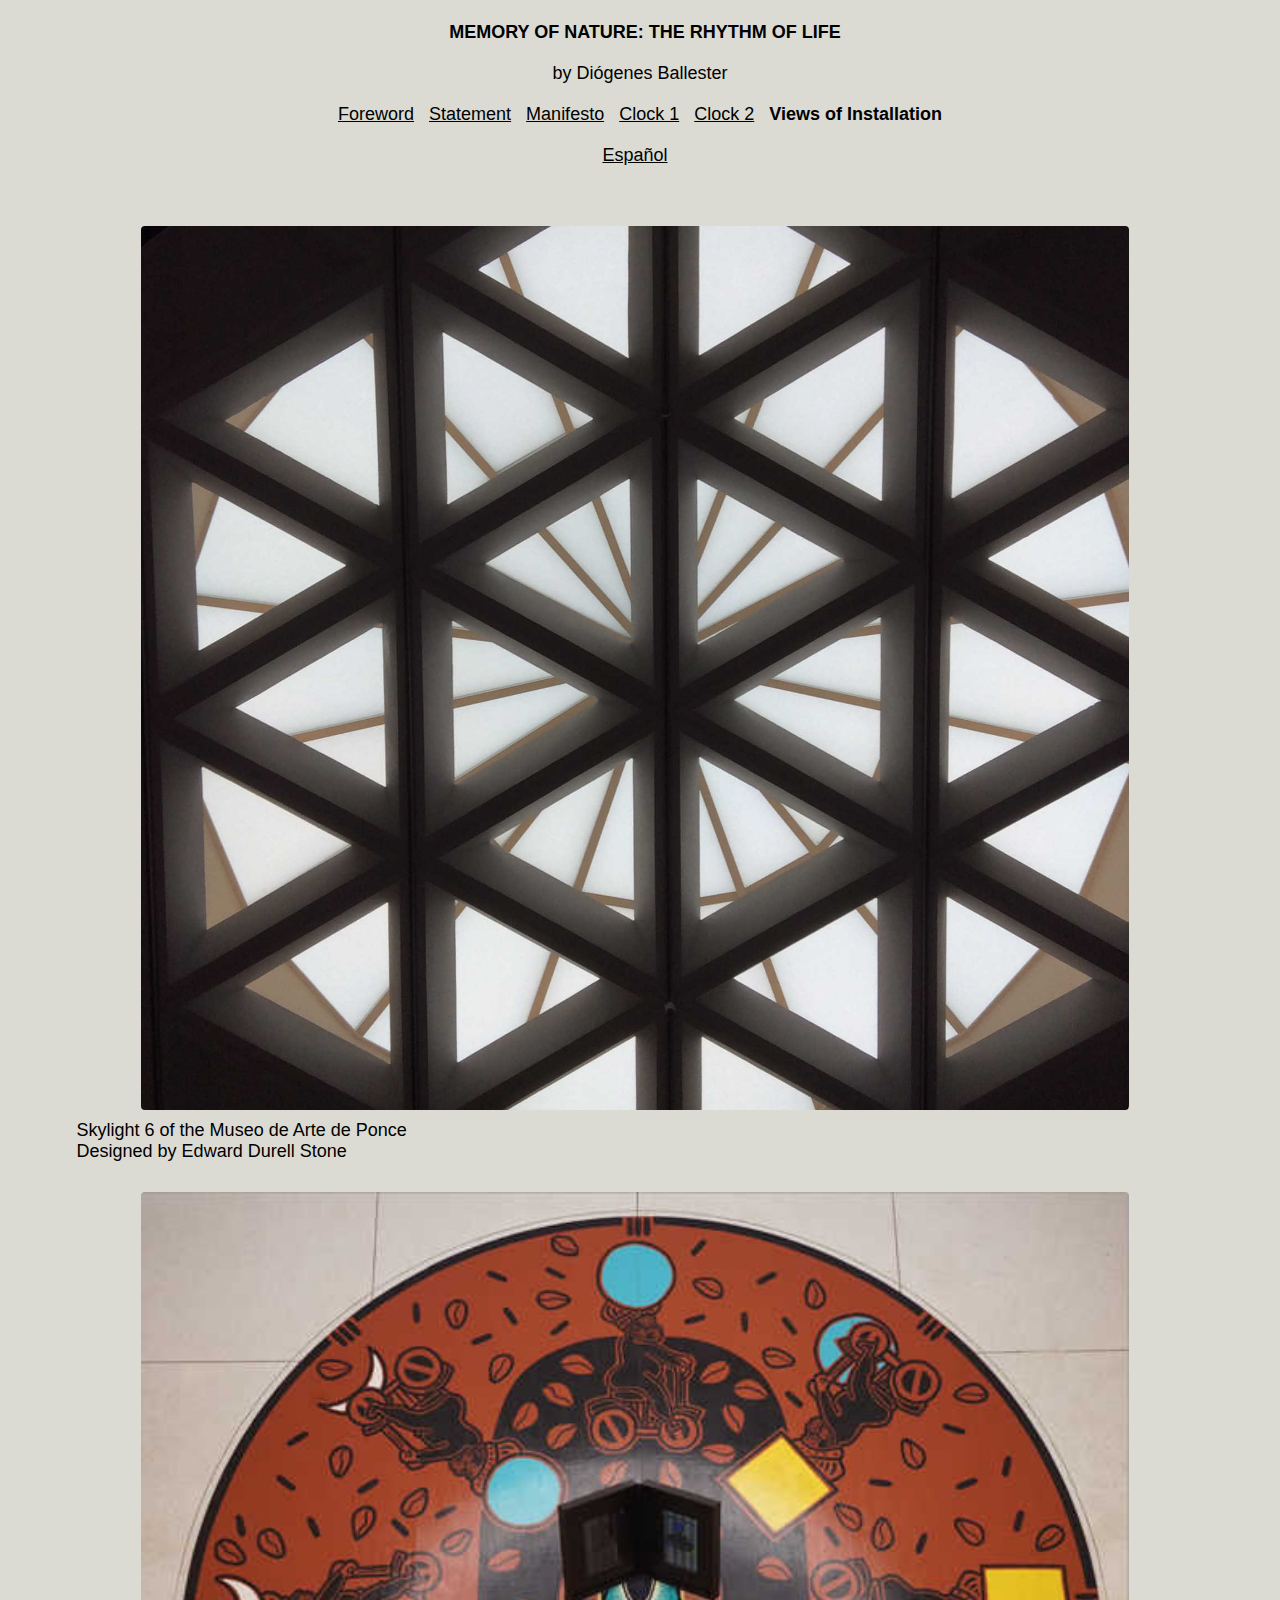
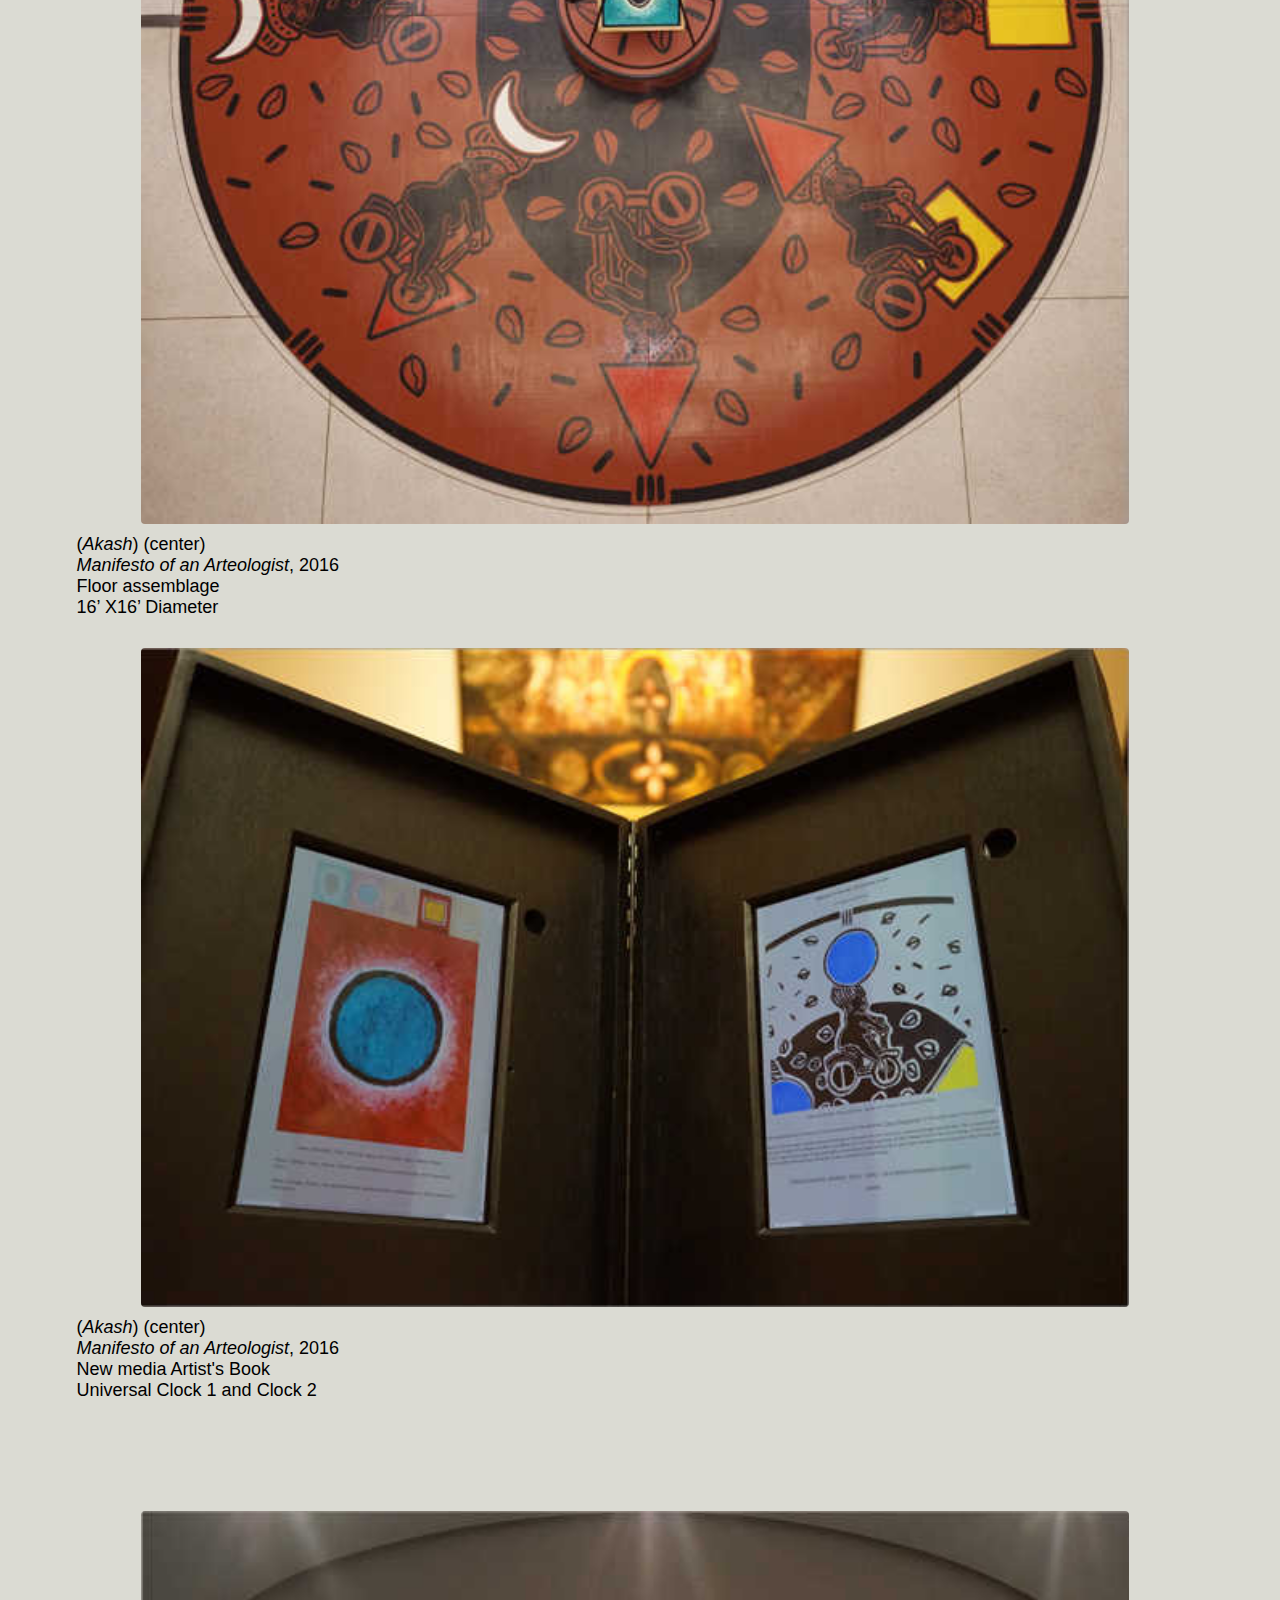
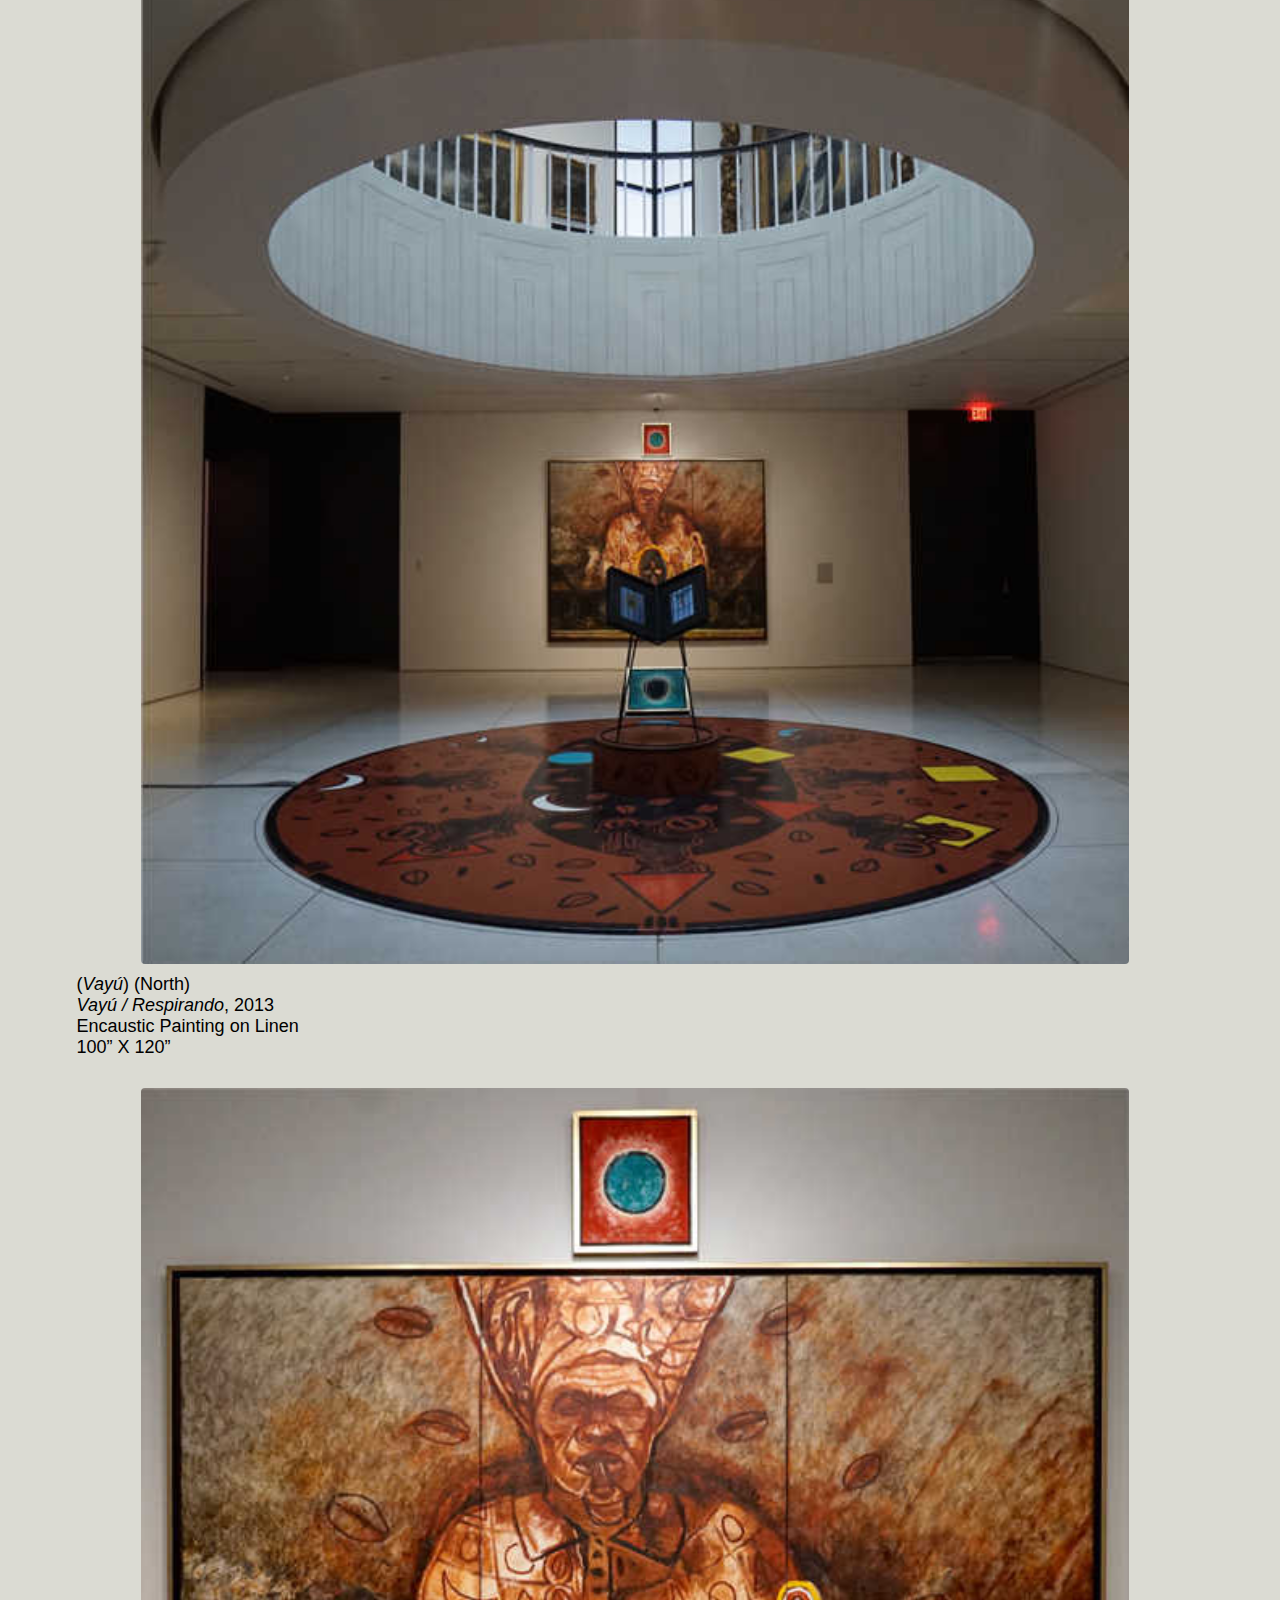
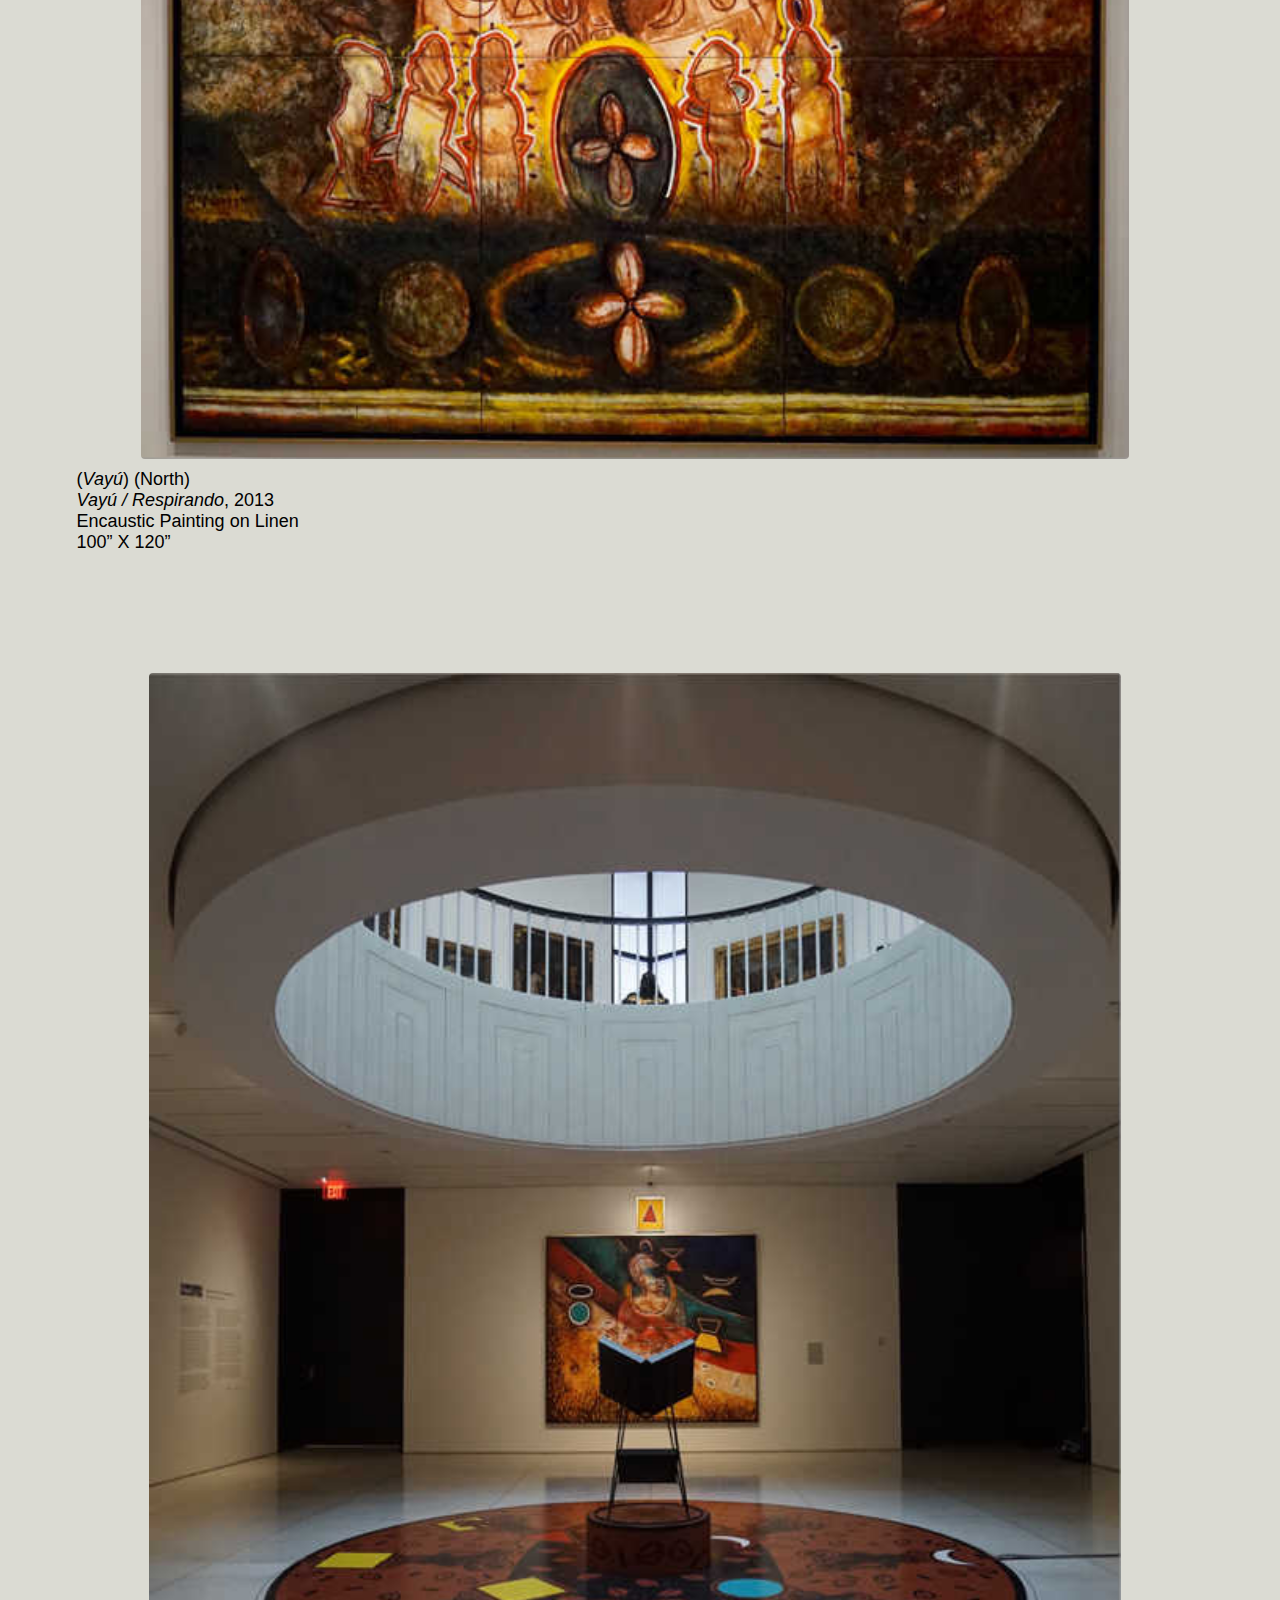
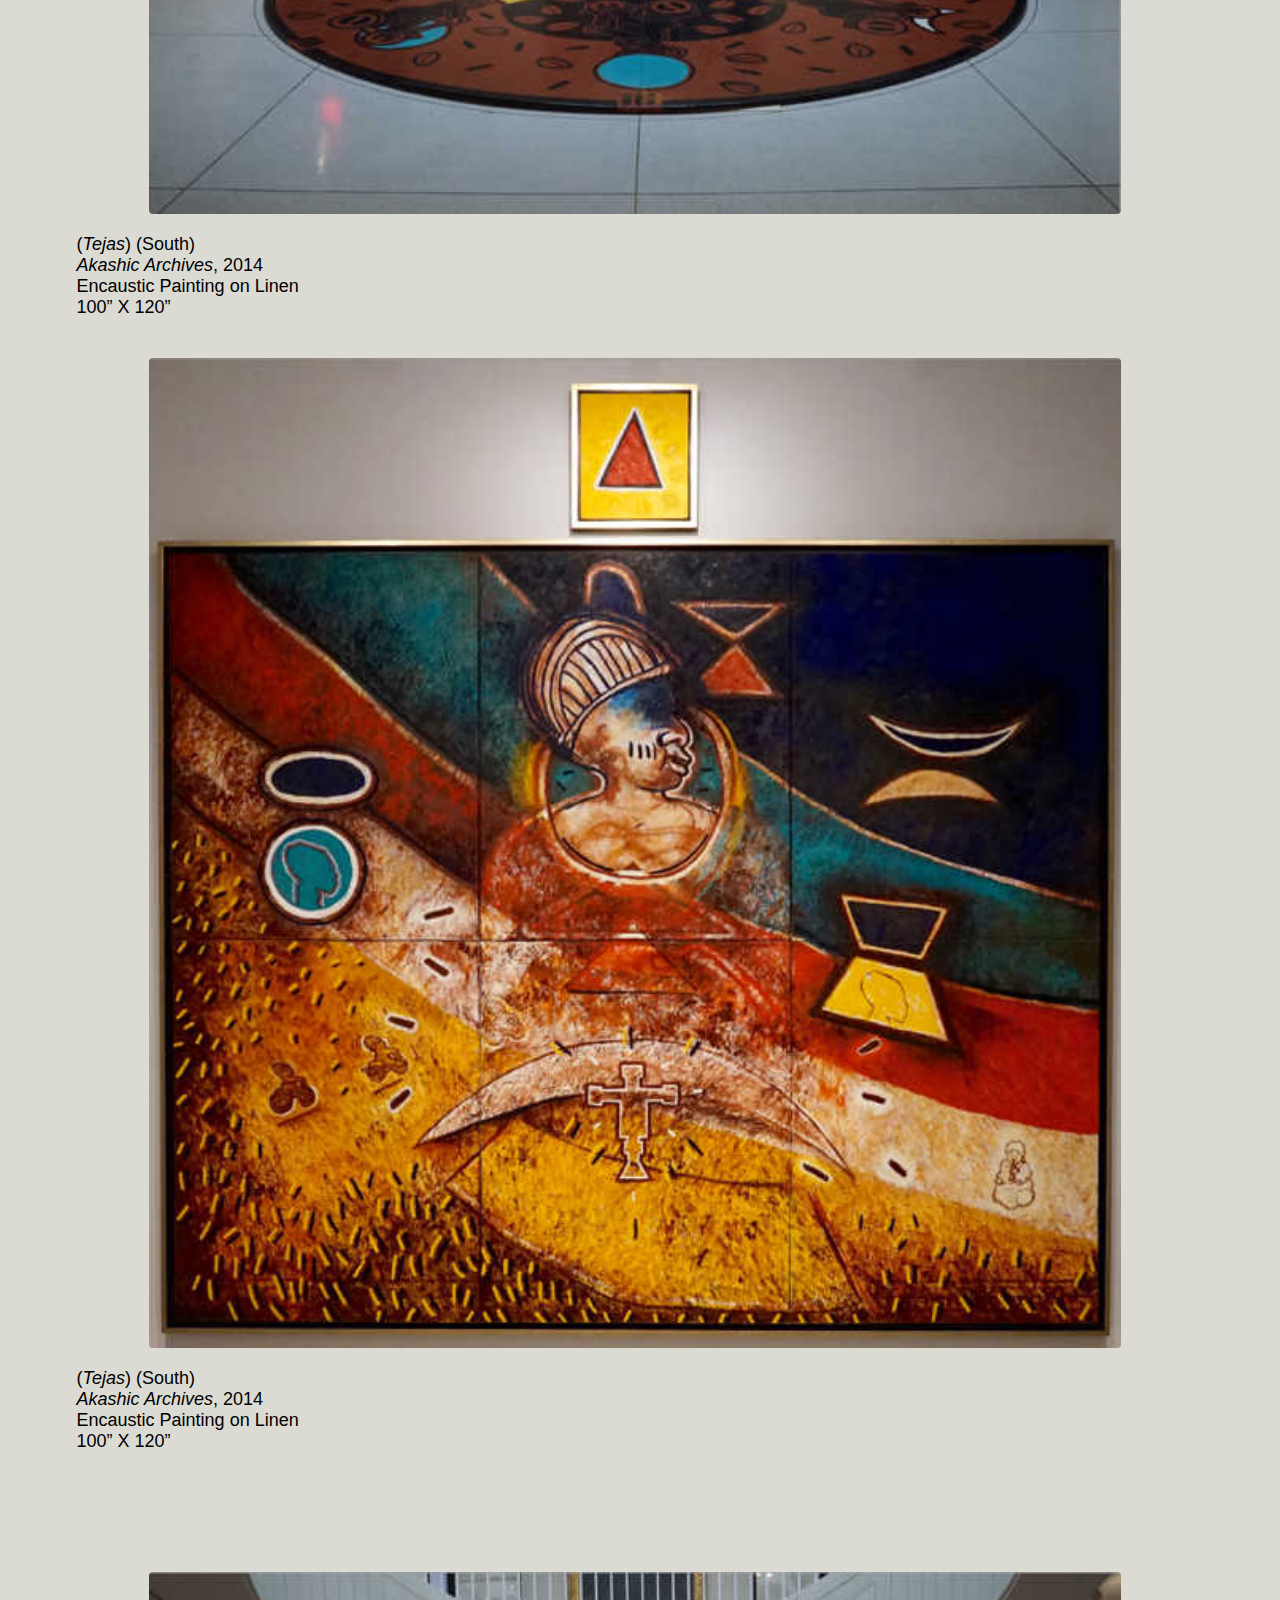
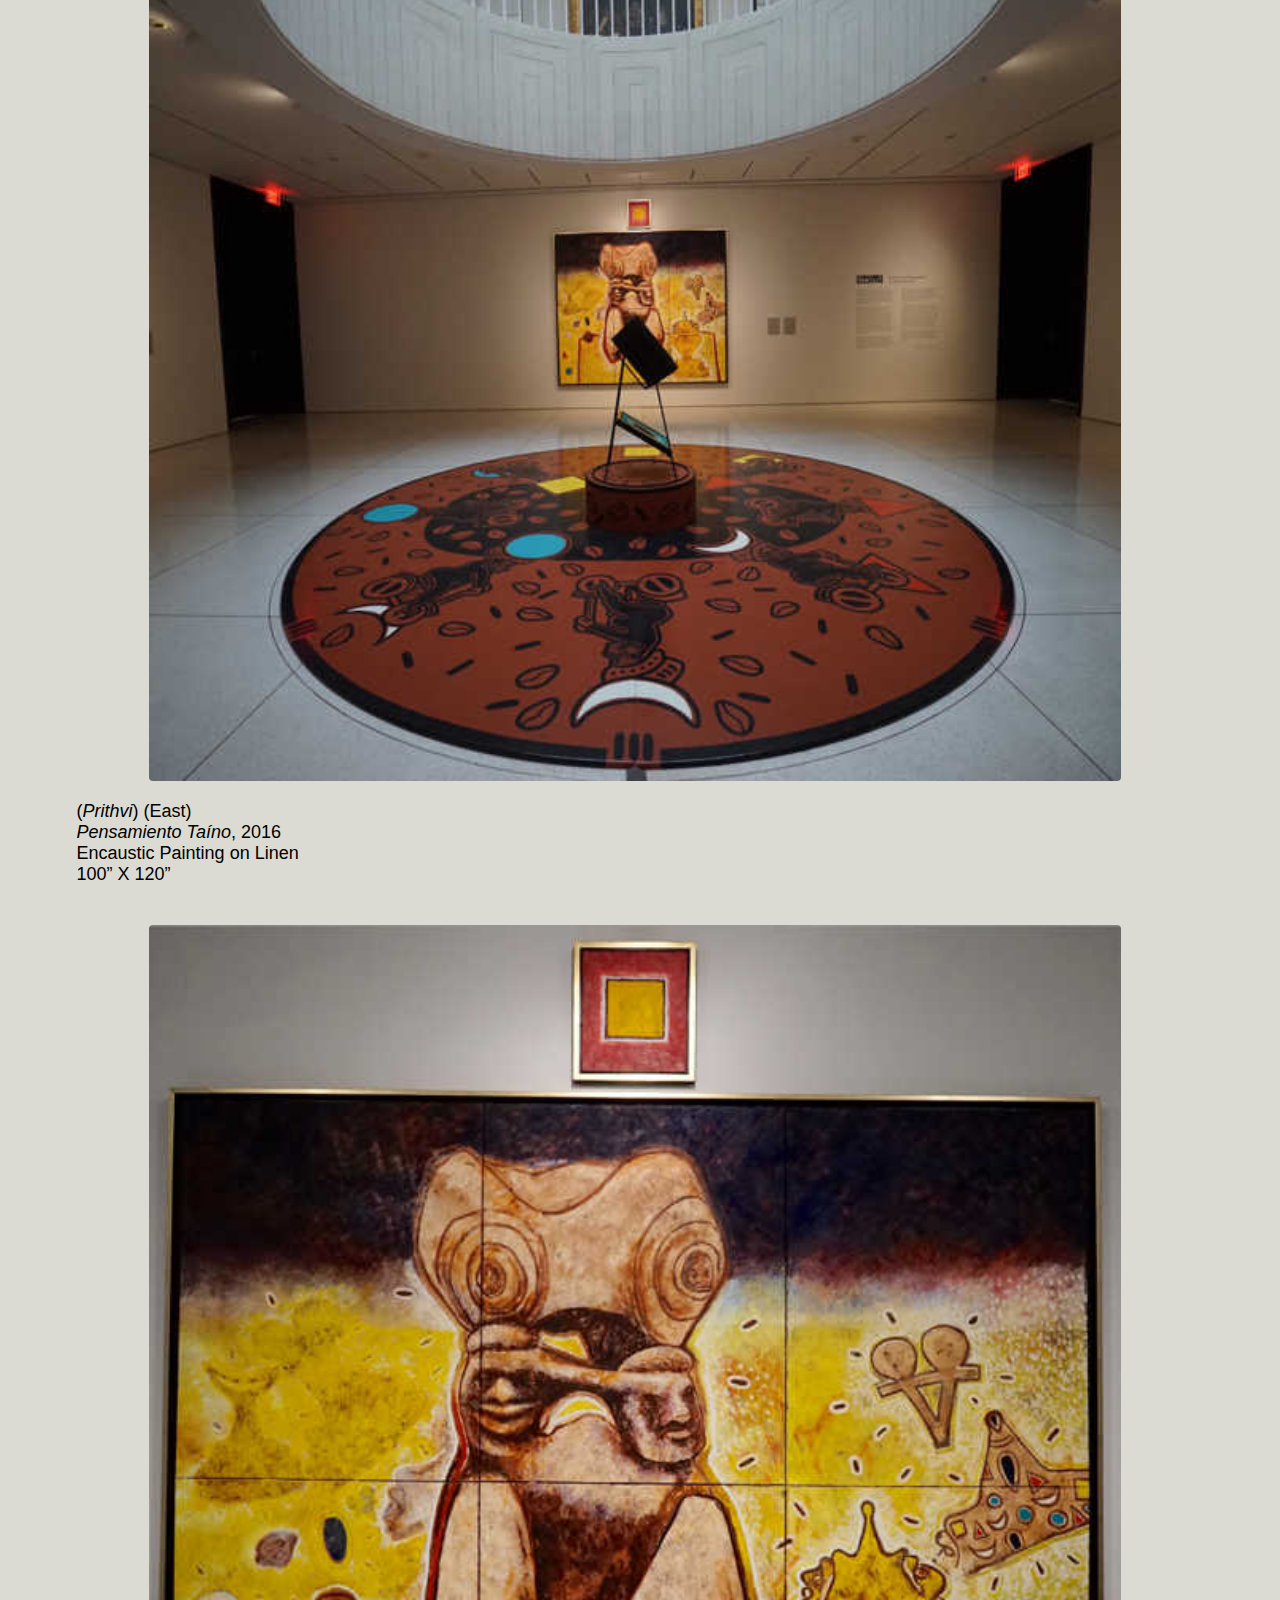
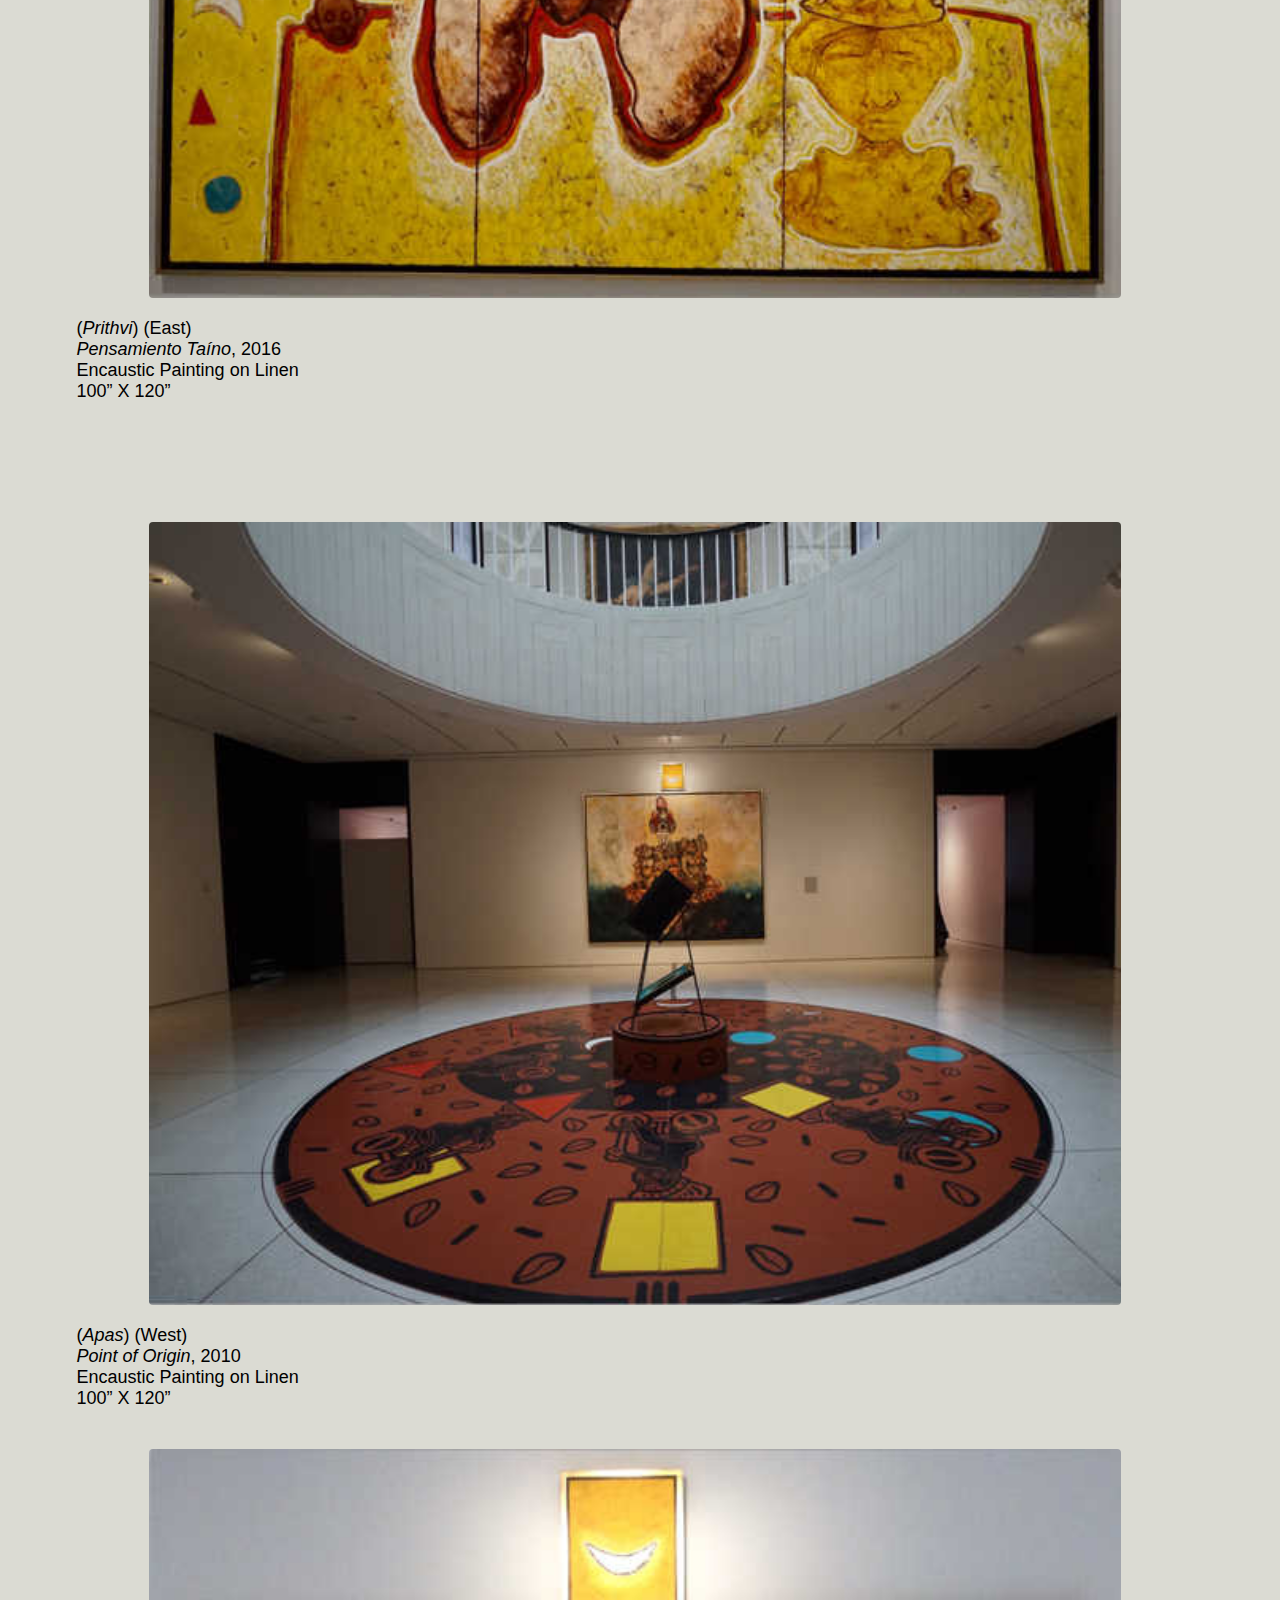
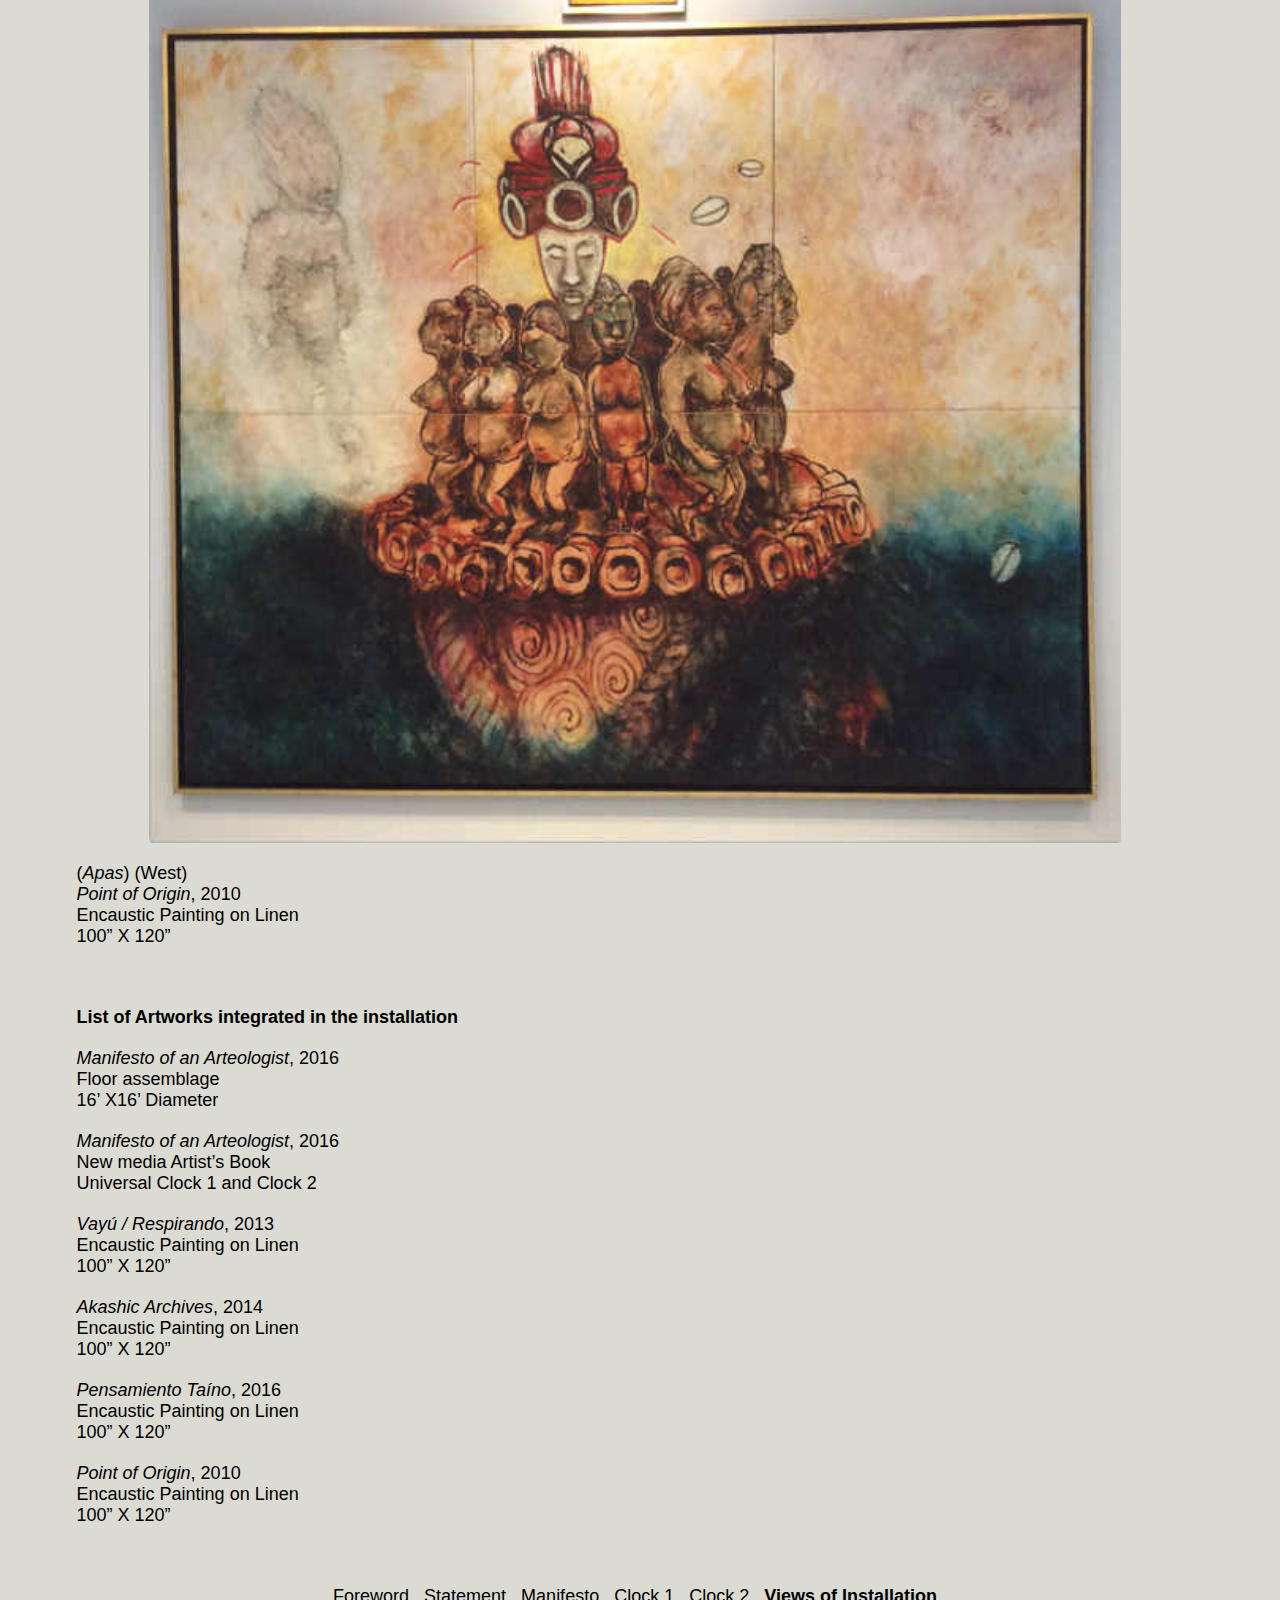
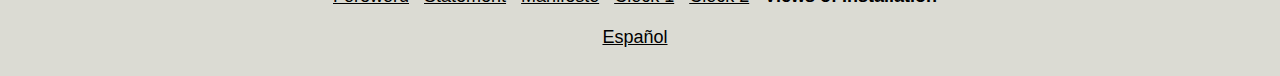
==== commit 8e7f9c85: "move list to bottom and rename" ====
--- a/memnat_art_en.html
+++ b/memnat_art_en.html
@@ -25,7 +25,7 @@
   <a href="memnat_manif_en.html">Manifesto</a> &nbsp;
   <a href="memnat_clock1_en.html">Clock 1</a> &nbsp; 
   <a href="memnat_clock2_en.html">Clock 2</a> &nbsp;
-  <b>List of Artworks</b>
+  <b>Views of Installation</b>
   </nav>
 </div>
 
@@ -33,52 +33,6 @@
   <nav>
   <a href="memnat_art_es.html">Español</a> &nbsp;
   </nav>
-</div>
-
-<div class="unit whole left">
-<p class="p8"><b>List of Artworks integrated in the installation</b></p>
-</div>
-
-<div class="unit whole left">
-  <p class="p8"> <i>Manifesto of an Arteologist</i>, 2016</p>
-  <p class="p8"> Floor assemblage</p>
-  <p class="p8"> 16’ X16’ Diameter</p>
-</div>
-
-<div class="unit whole left">
-<p class="p8"> <i>Manifesto of an Arteologist</i>, 2016</p>
-<p class="p8"> New media Artist’s Book</p>
-<p class="p8"> Universal Clock 1 and Clock 2</p>
-</div>
-
-<div class="unit whole left">
-<p class="p8"> <i>Vayú / Respirando</i>, 2013</p>
-<p class="p8"> Encaustic Painting on Linen</p>
-<p class="p8"> 100” X 120”</p>
-</div>
-
-<div class="unit whole left">
-<p class="p8"> <i>Akashic Archives</i>, 2014</p>
-<p class="p8"> Encaustic Painting on Linen</p>
-<p class="p8"> 100” X 120”</p>
-</div>
-
-<div class="unit whole left">
-<p class="p8"> <i>Pensamiento Taíno</i>, 2016</p>
-<p class="p8"> Encaustic Painting on Linen</p>
-<p class="p8"> 100” X 120”</p>
-</div>
-
-<div class="unit whole left">
-<p class="p8"> <i>Point of Origin</i>, 2010</p>
-<p class="p8"> Encaustic Painting on Linen</p>
-<p class="p8"> 100” X 120”</p>
-</div>
-
-<div class="unit whole center"></div>
-<div class="unit whole center"></div>
-<div class="unit whole left">
-<p class="p8"><b>Views of installation</b></p>
 </div>
 
 <div class="unit whole center"></div>
@@ -211,6 +165,48 @@
 </div>
 
 <div class="unit whole center"></div>
+<div class="unit whole center"></div>
+
+<div class="unit whole left">
+<p class="p8"><b>List of Artworks integrated in the installation</b></p>
+</div>
+
+<div class="unit whole left">
+  <p class="p8"> <i>Manifesto of an Arteologist</i>, 2016</p>
+  <p class="p8"> Floor assemblage</p>
+  <p class="p8"> 16’ X16’ Diameter</p>
+</div>
+
+<div class="unit whole left">
+<p class="p8"> <i>Manifesto of an Arteologist</i>, 2016</p>
+<p class="p8"> New media Artist’s Book</p>
+<p class="p8"> Universal Clock 1 and Clock 2</p>
+</div>
+
+<div class="unit whole left">
+<p class="p8"> <i>Vayú / Respirando</i>, 2013</p>
+<p class="p8"> Encaustic Painting on Linen</p>
+<p class="p8"> 100” X 120”</p>
+</div>
+
+<div class="unit whole left">
+<p class="p8"> <i>Akashic Archives</i>, 2014</p>
+<p class="p8"> Encaustic Painting on Linen</p>
+<p class="p8"> 100” X 120”</p>
+</div>
+
+<div class="unit whole left">
+<p class="p8"> <i>Pensamiento Taíno</i>, 2016</p>
+<p class="p8"> Encaustic Painting on Linen</p>
+<p class="p8"> 100” X 120”</p>
+</div>
+
+<div class="unit whole left">
+<p class="p8"> <i>Point of Origin</i>, 2010</p>
+<p class="p8"> Encaustic Painting on Linen</p>
+<p class="p8"> 100” X 120”</p>
+</div>
+
 <div class="unit whole center"></div>
 <div class="unit whole center"></div>
 
@@ -221,7 +217,7 @@
   <a href="memnat_manif_en.html">Manifesto</a> &nbsp;
   <a href="memnat_clock1_en.html">Clock 1</a> &nbsp; 
   <a href="memnat_clock2_en.html">Clock 2</a> &nbsp;
-  <b>List of Artworks</b>
+  <b>Views of Installation</b>
   </nav>
 </div>
 
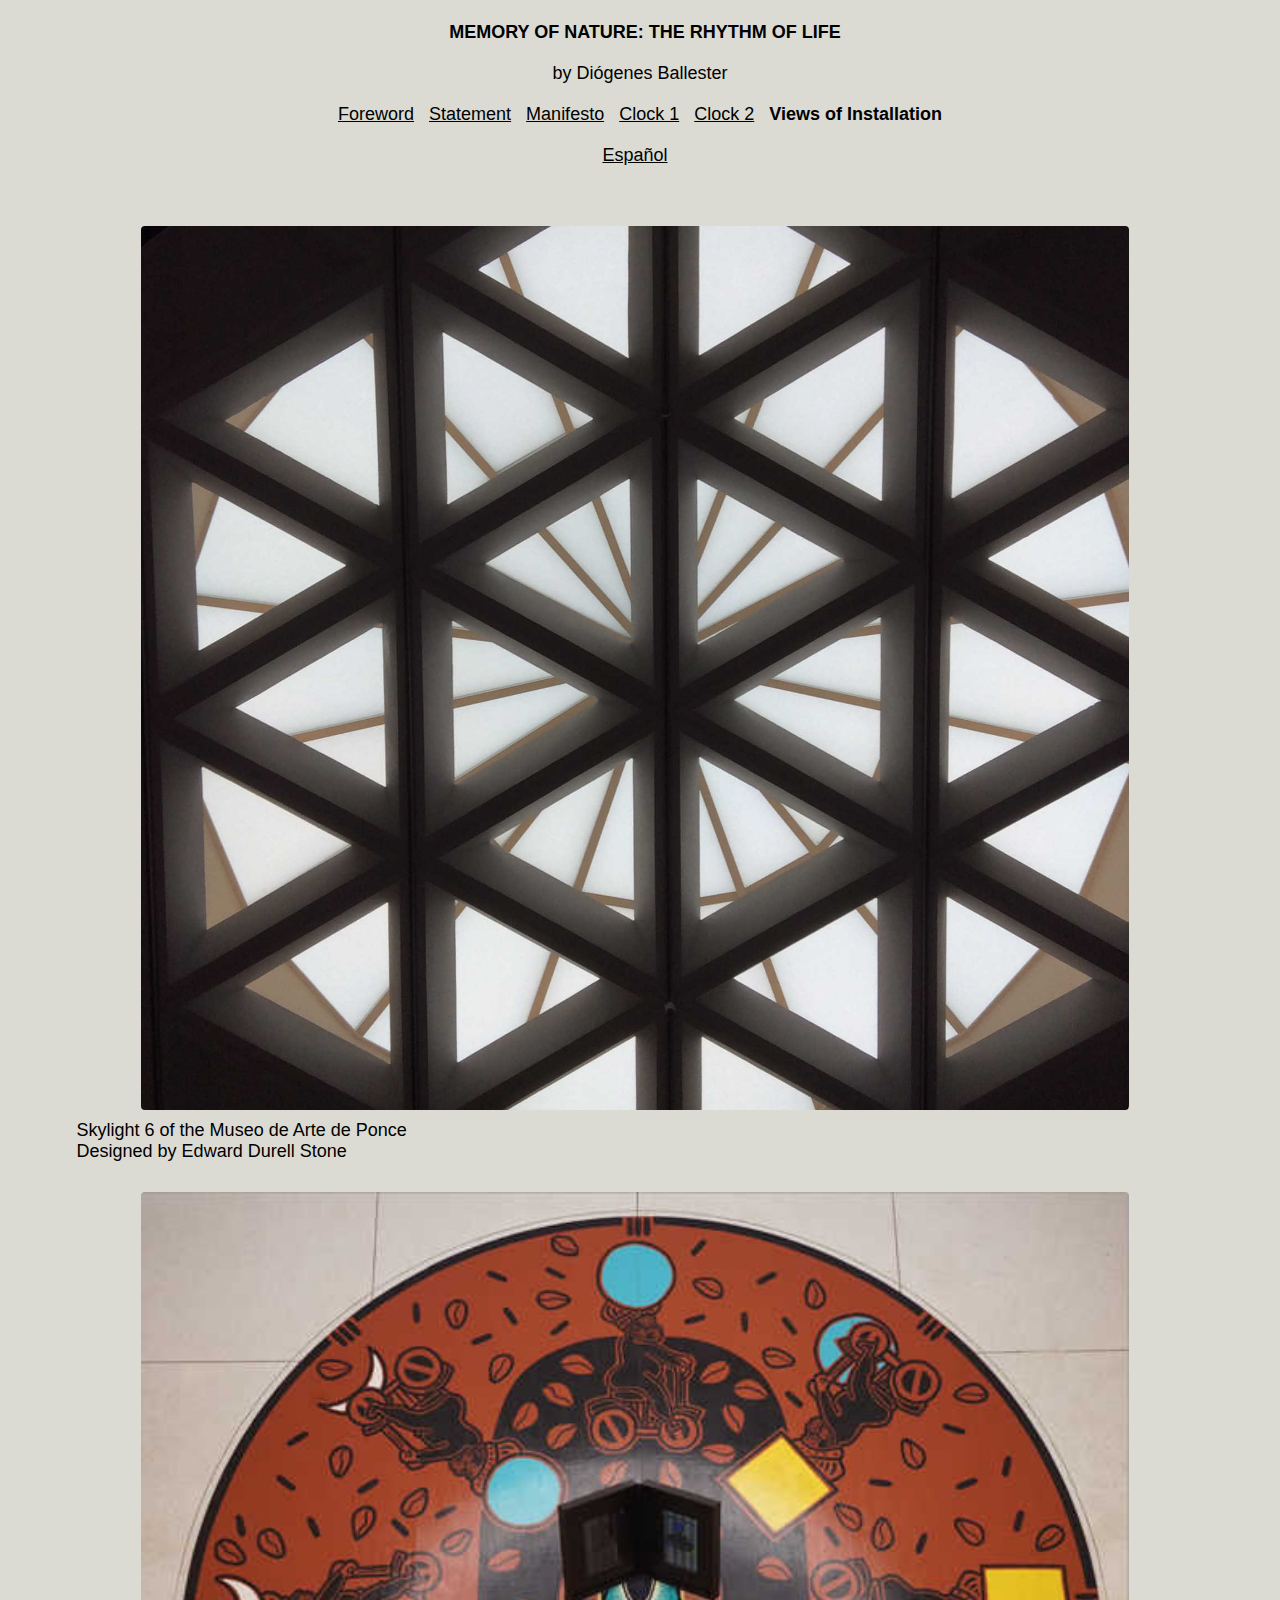
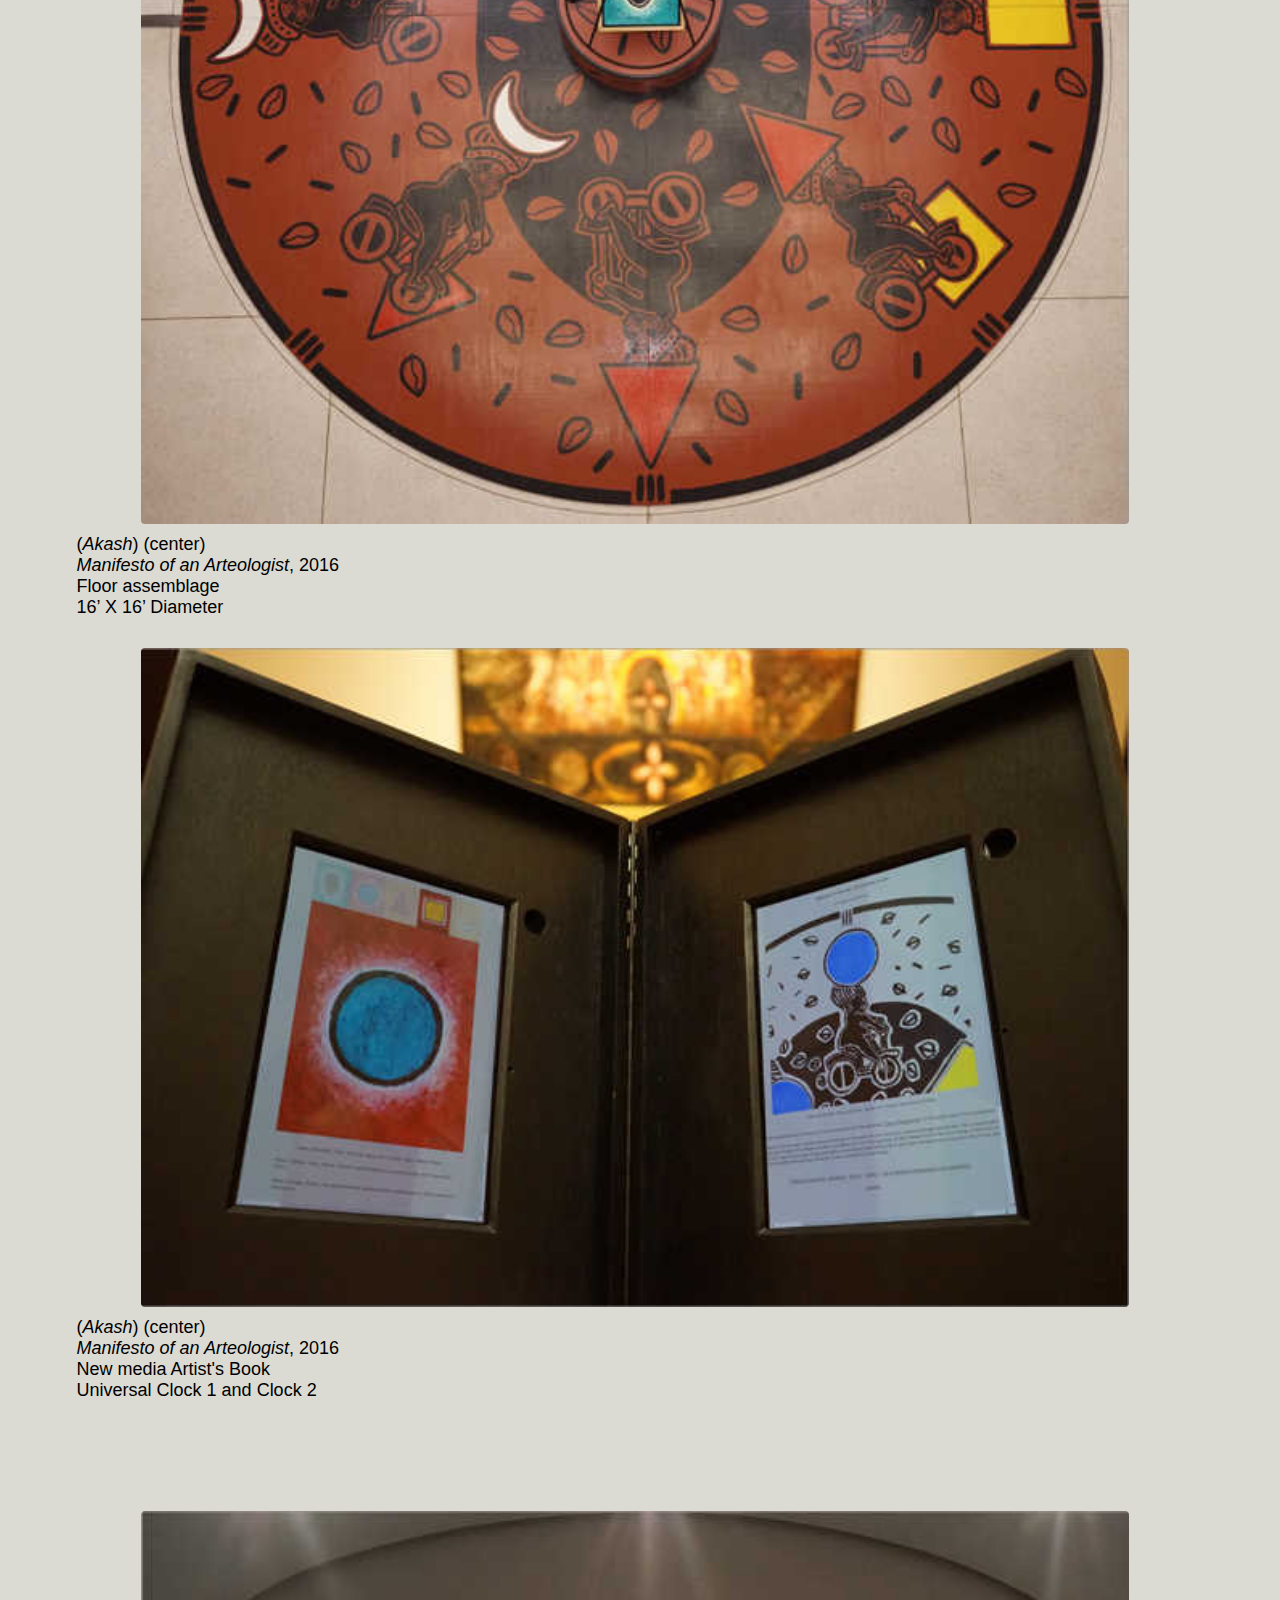
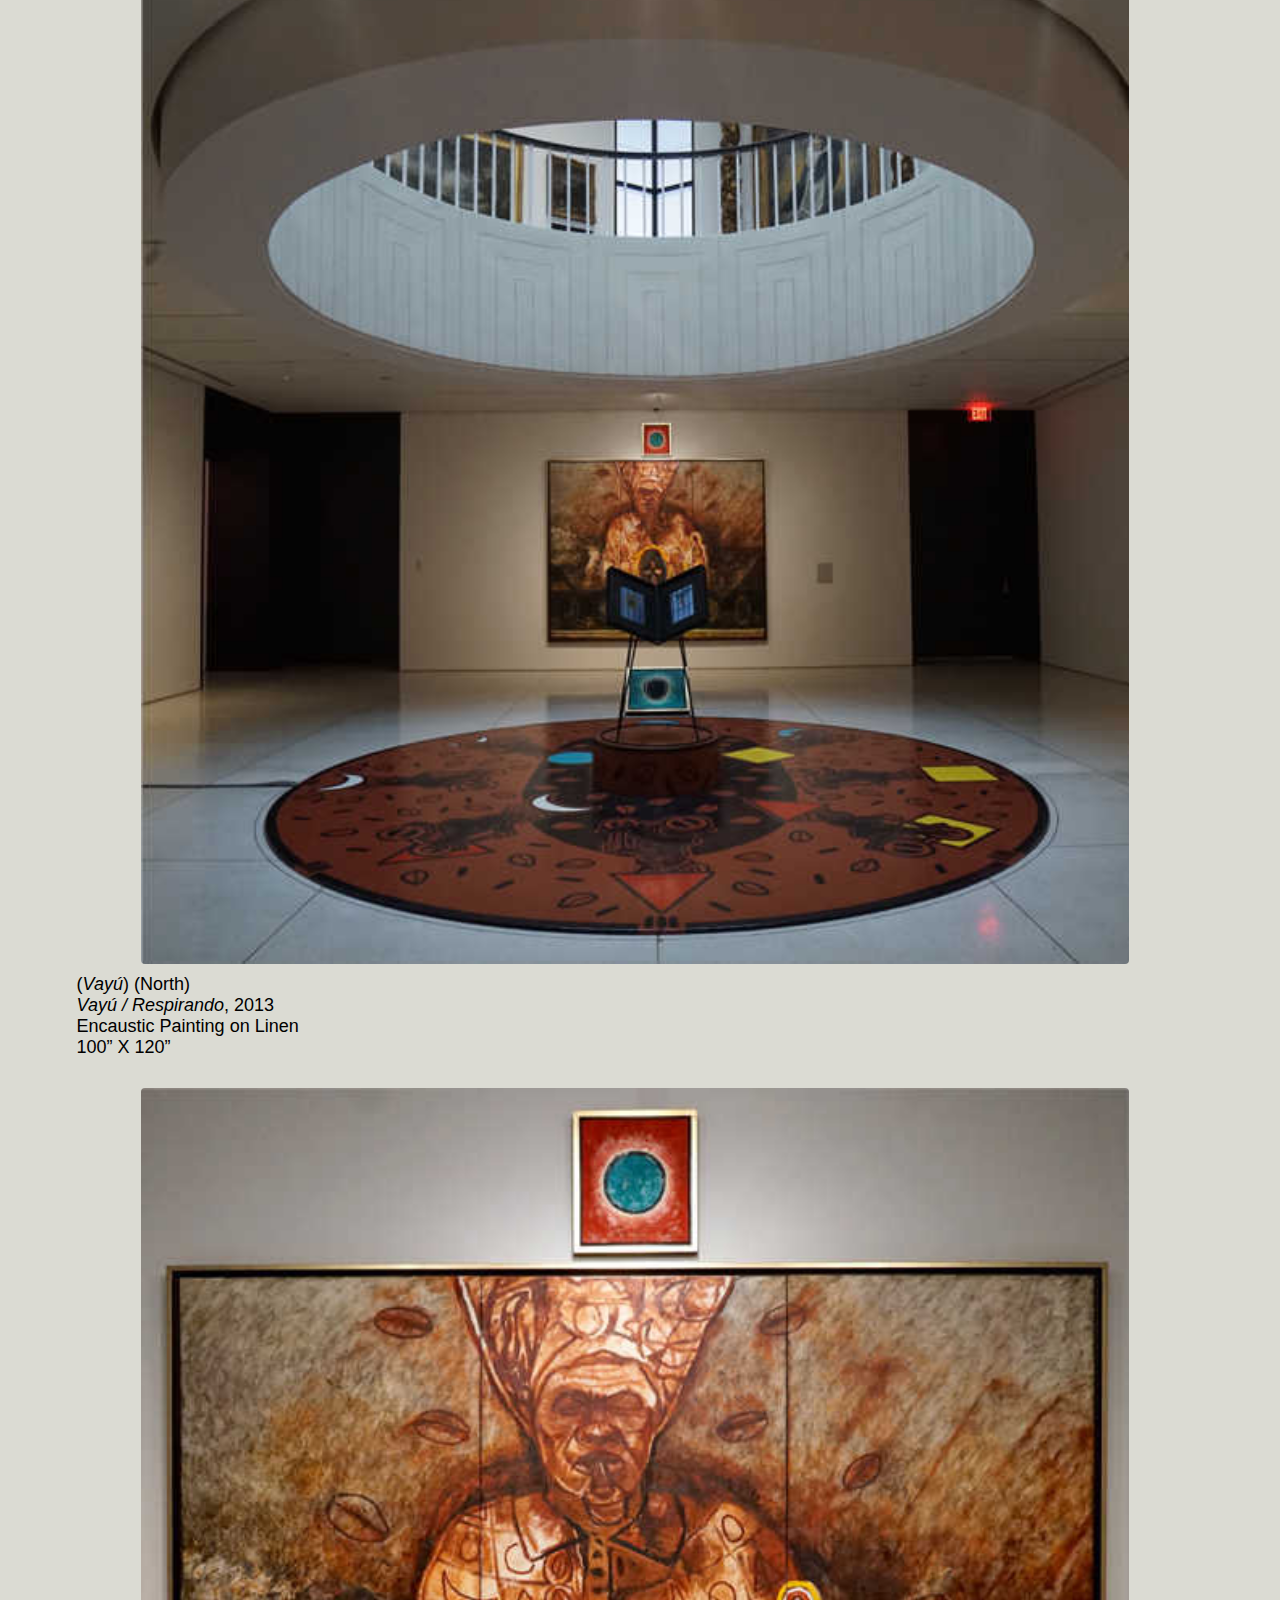
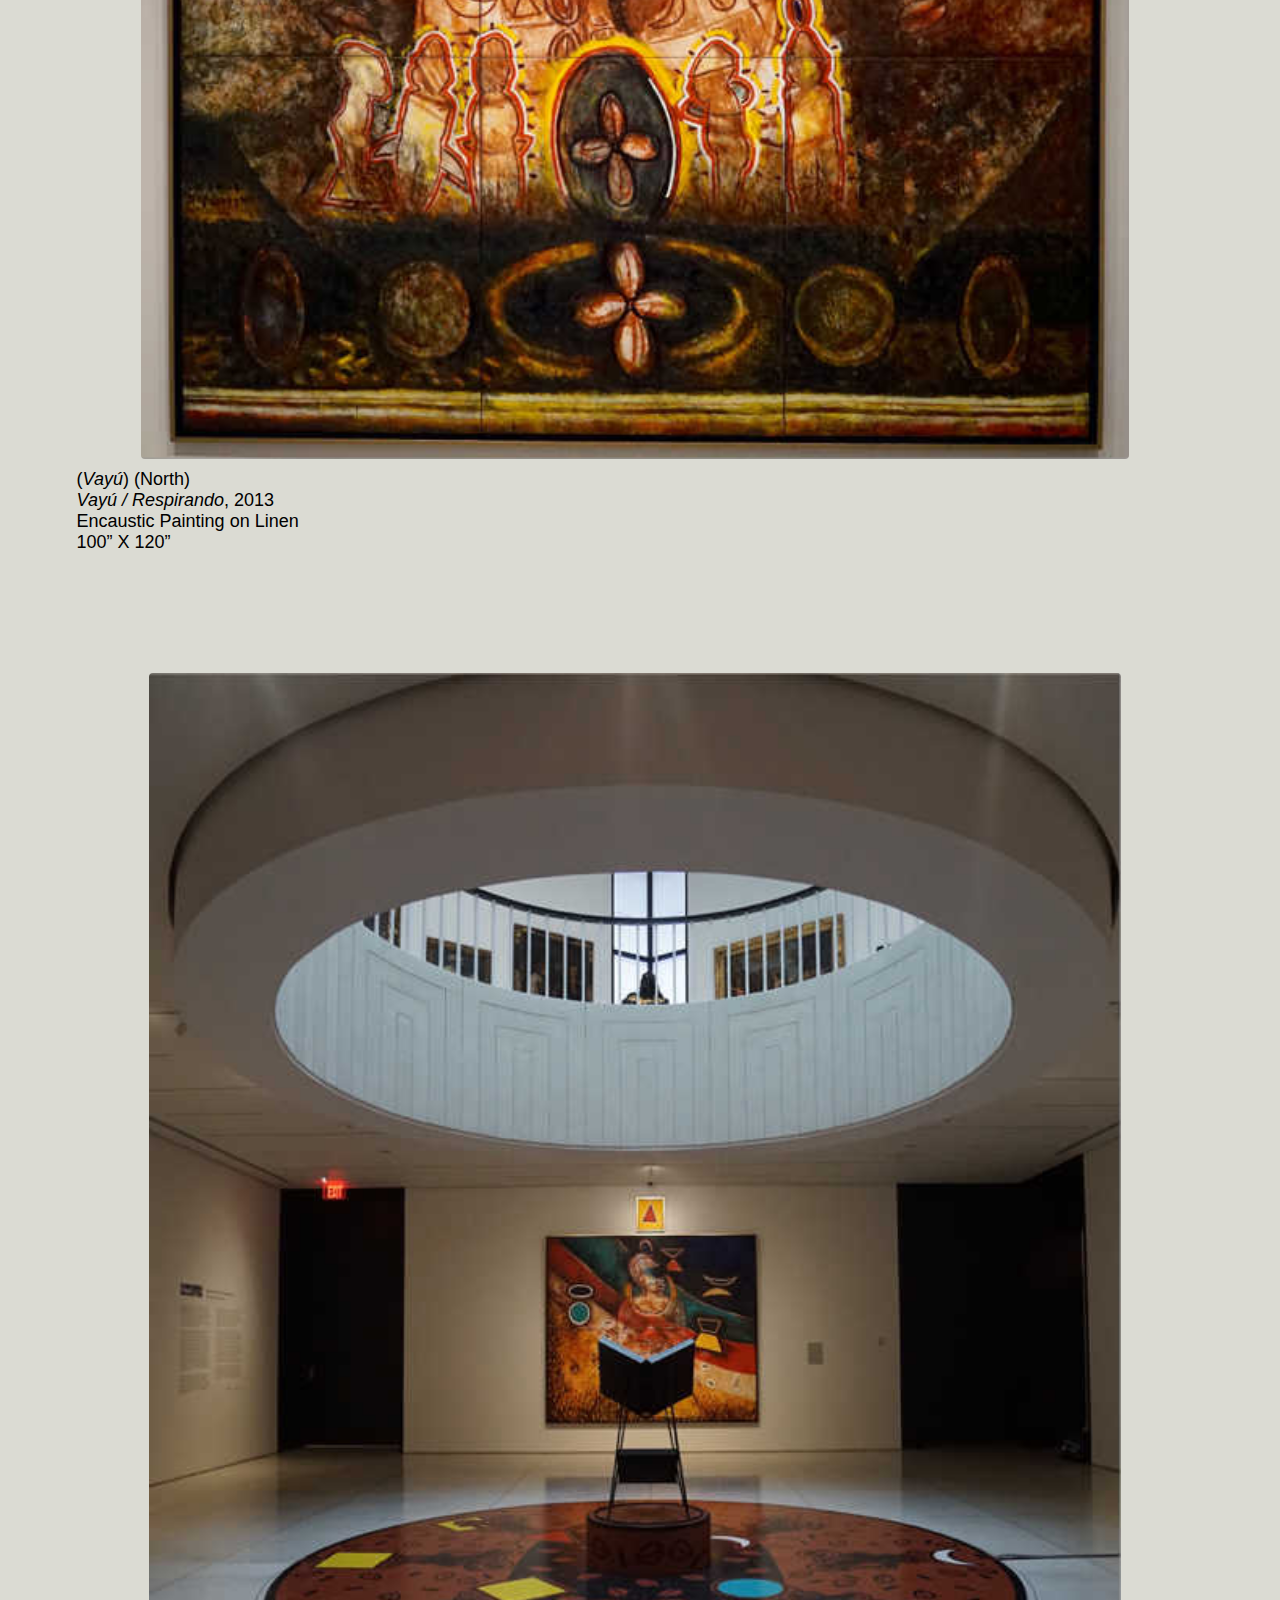
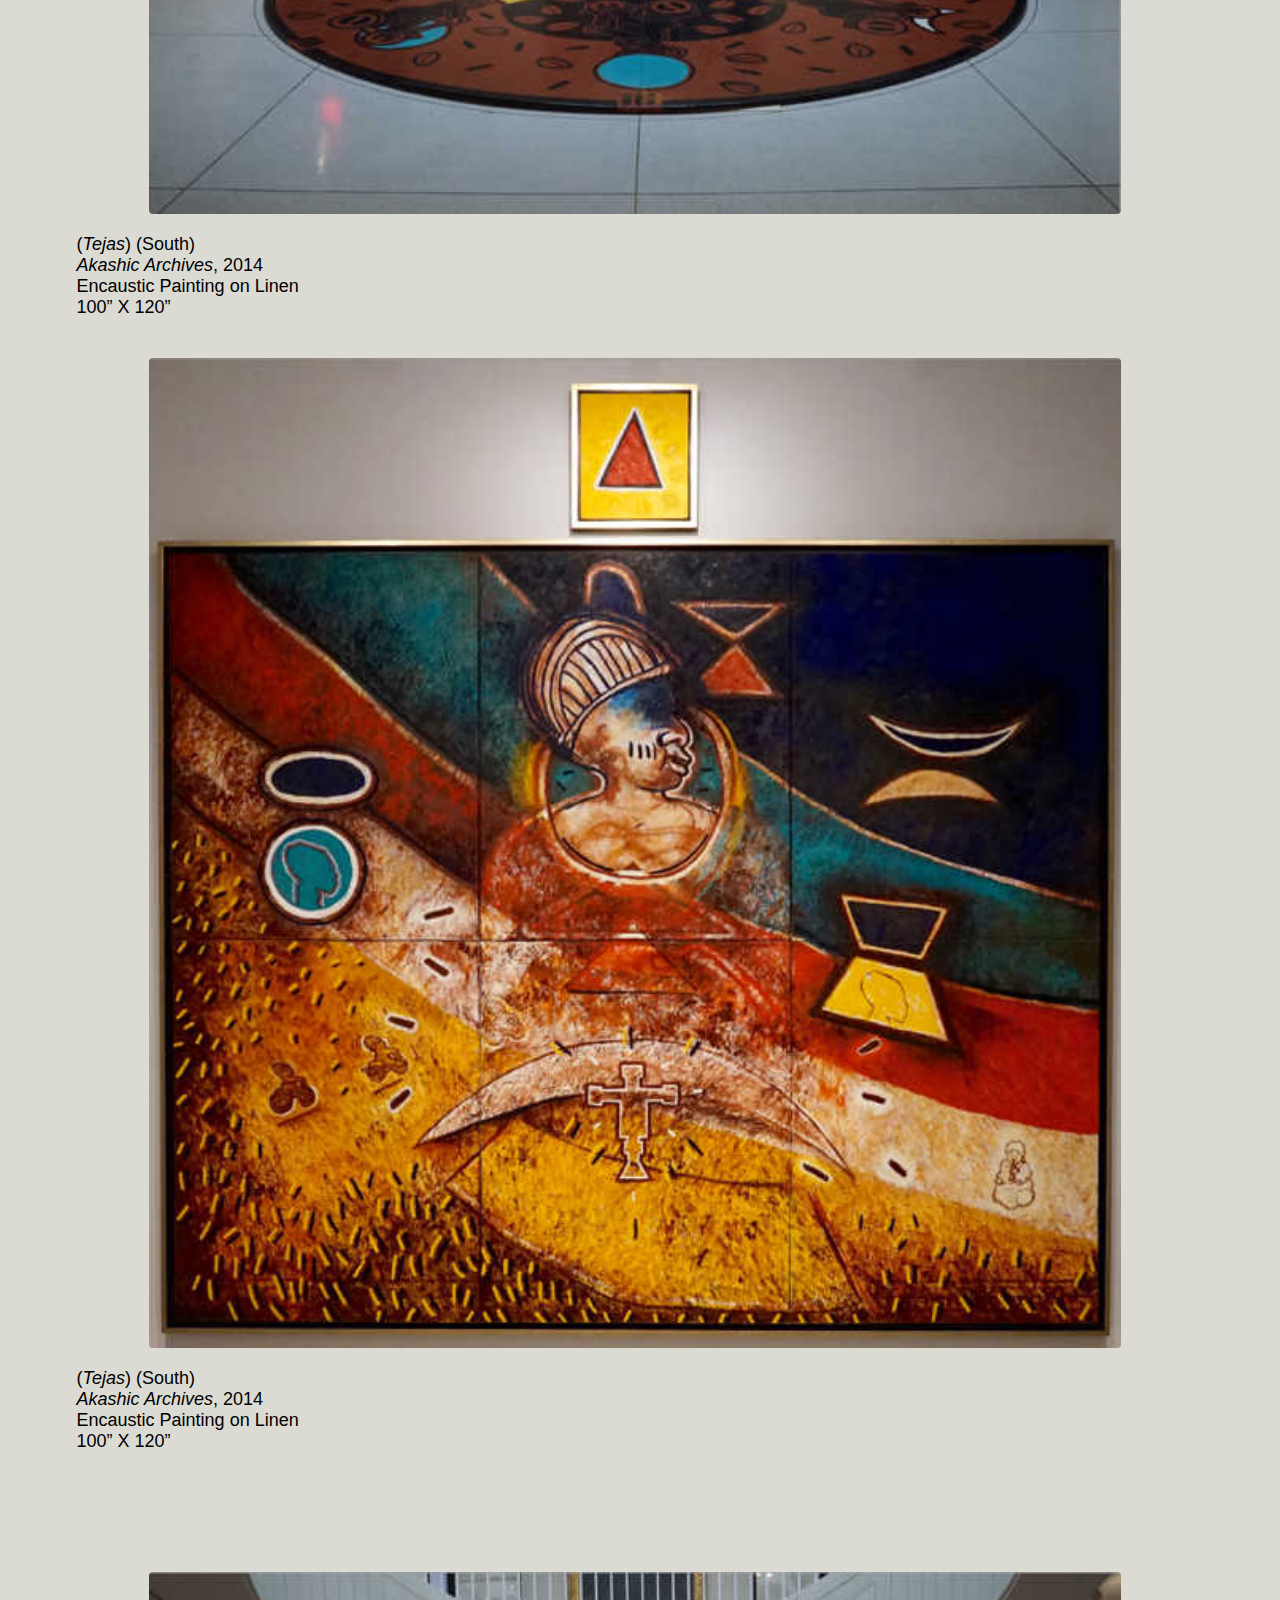
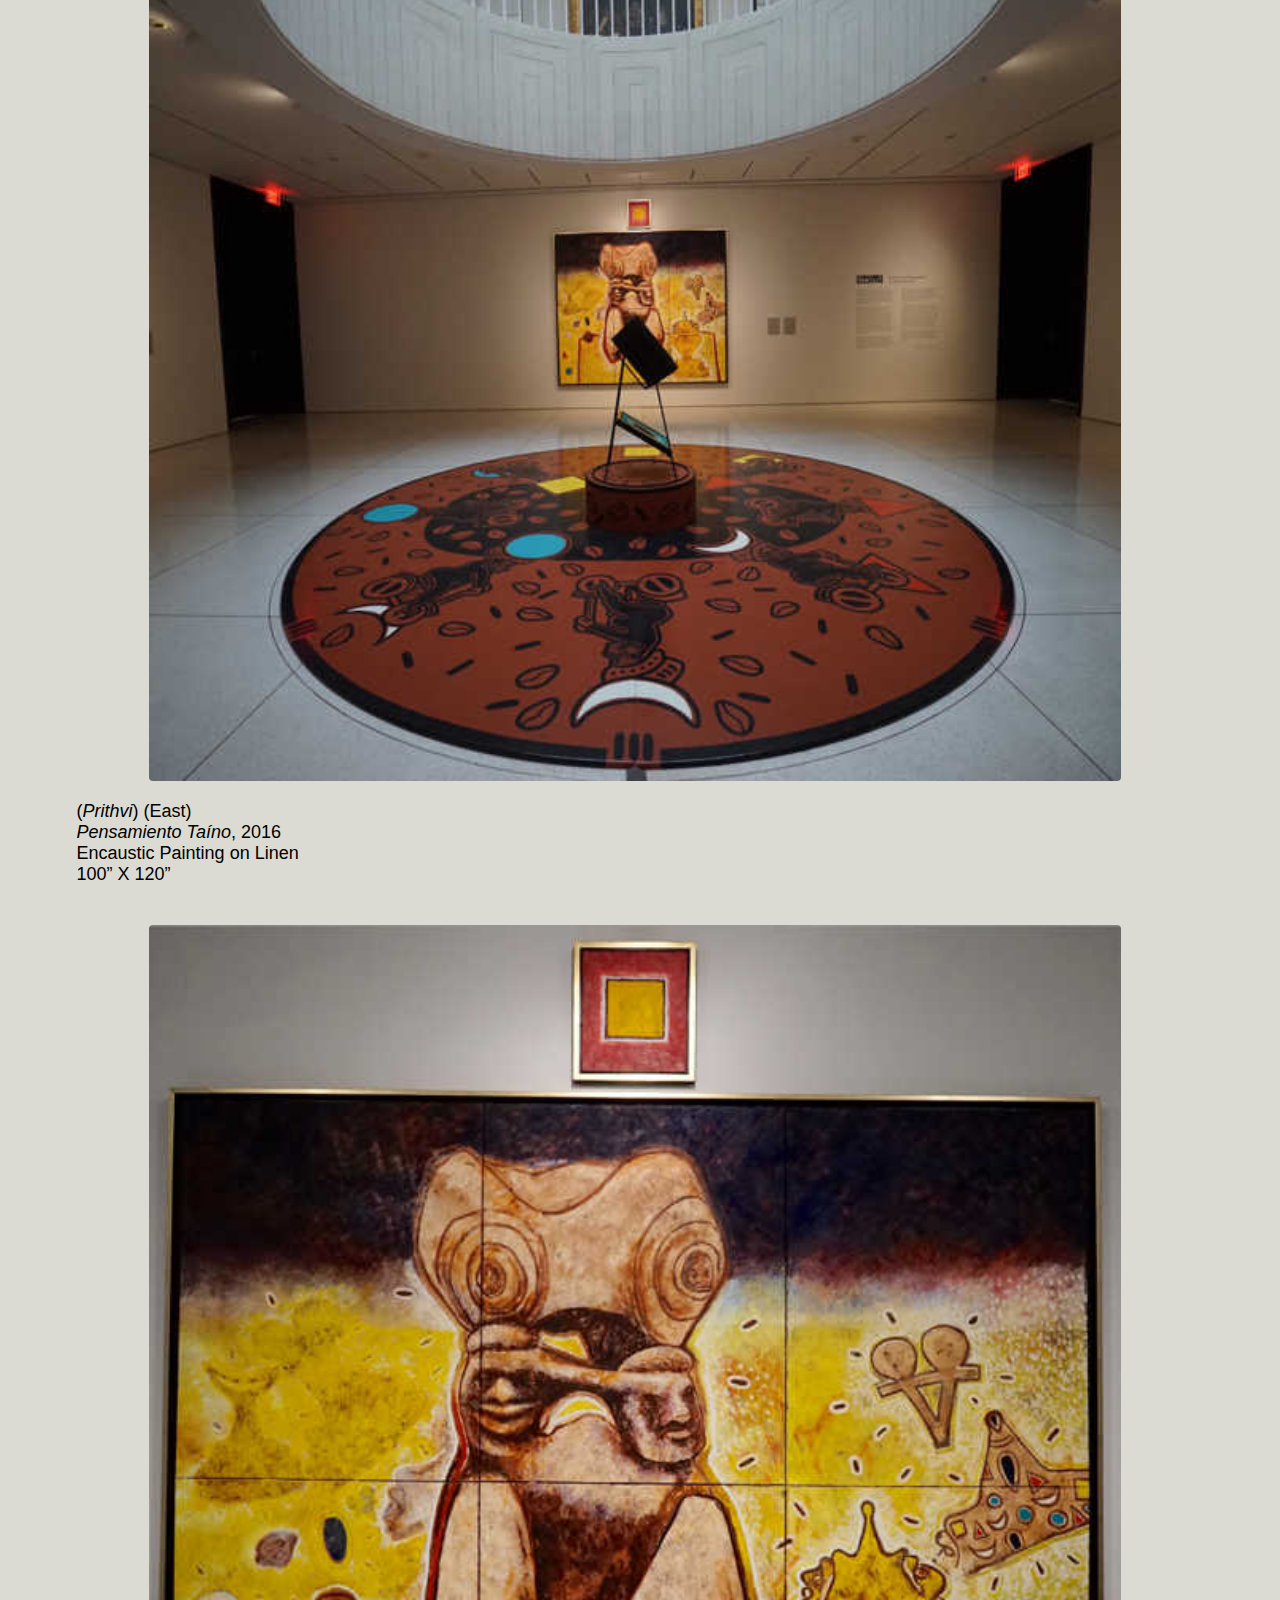
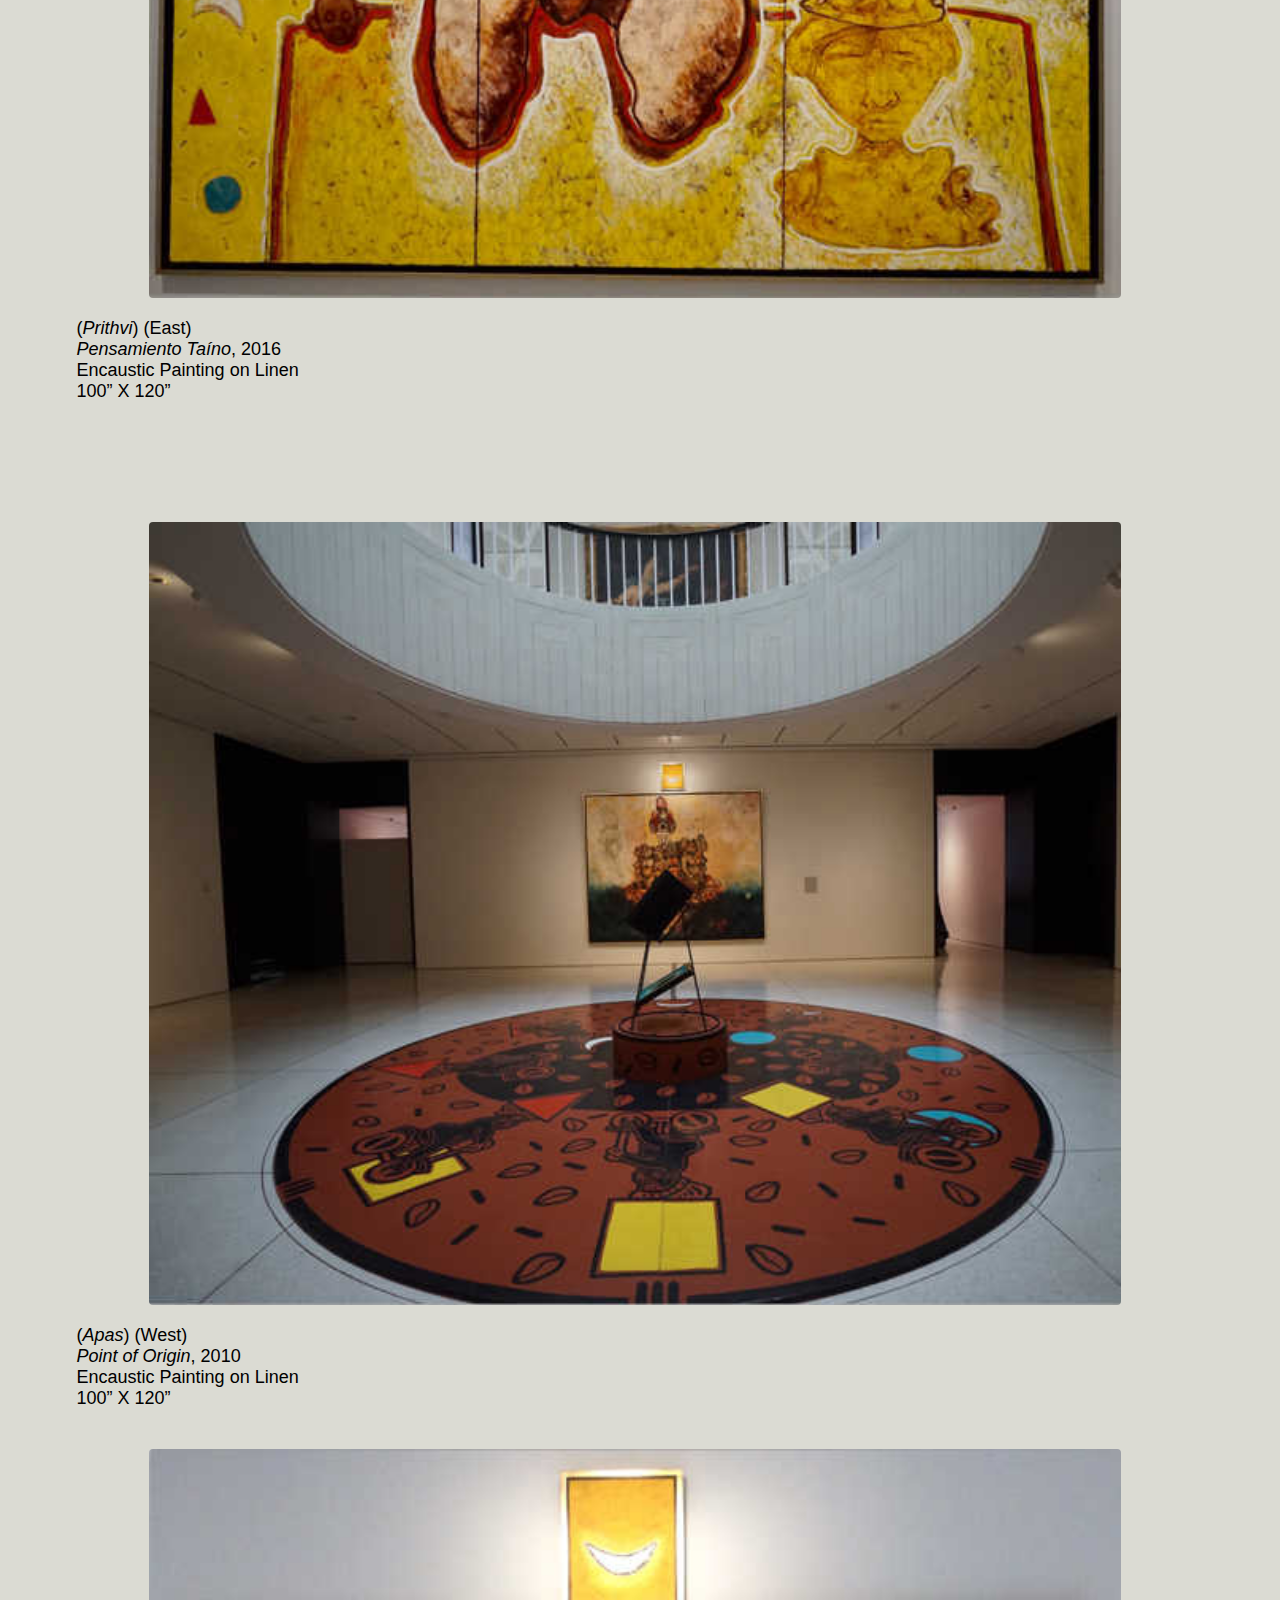
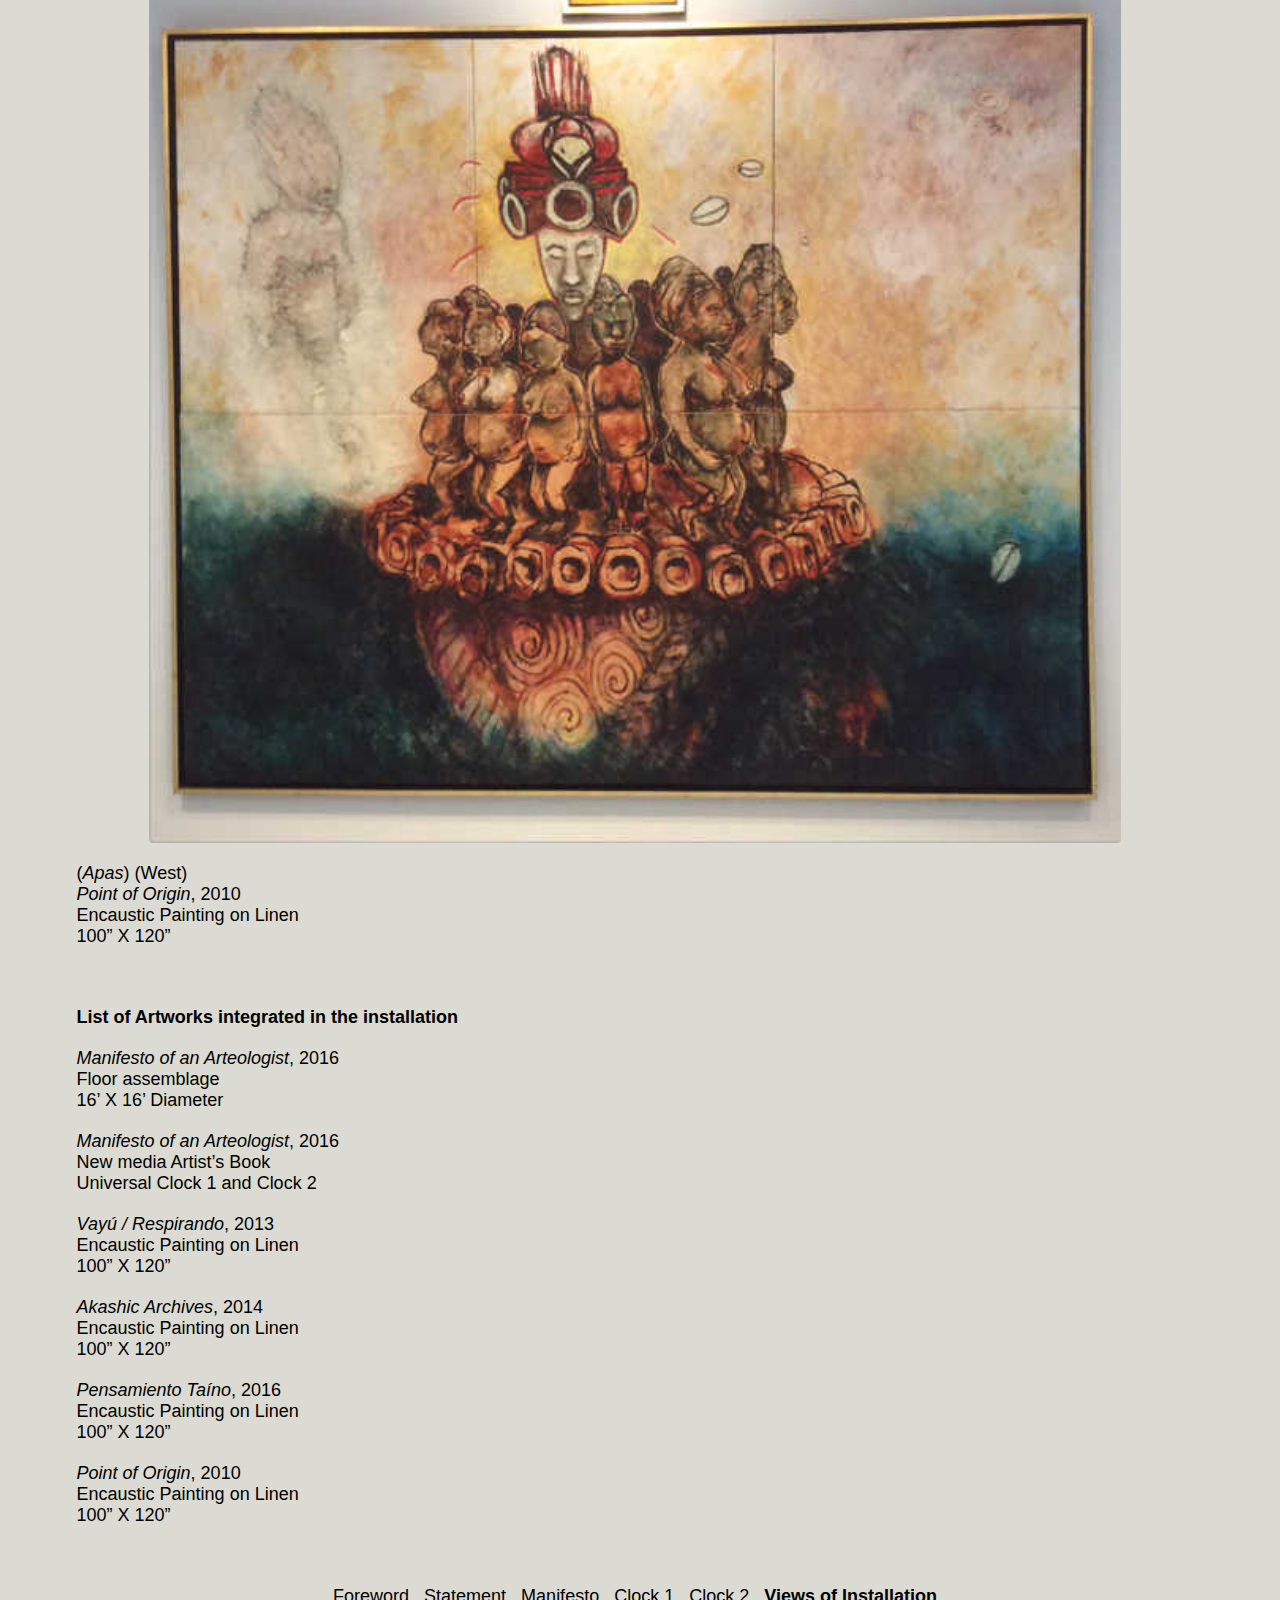
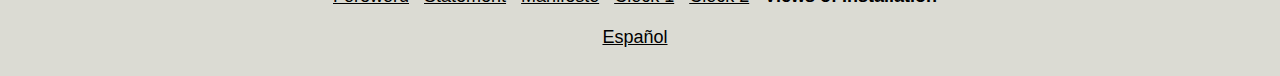
==== commit 6fb0b530: "spaces" ====
--- a/memnat_art_en.html
+++ b/memnat_art_en.html
@@ -50,7 +50,7 @@
   <p class="p8">(<i>Akash</i>) (center)</p>
   <p class="p8"><i>Manifesto of an Arteologist</i>, 2016</p>
 <p class="p8">Floor assemblage</p>
-  <p class="p8">16’ X16’ Diameter</p>
+  <p class="p8">16’ X 16’ Diameter</p>
 </div>
 <div class="unit whole center"></div>
 <img class="img art" src="img/AkashBookNew.jpg" />
@@ -174,7 +174,7 @@
 <div class="unit whole left">
   <p class="p8"> <i>Manifesto of an Arteologist</i>, 2016</p>
   <p class="p8"> Floor assemblage</p>
-  <p class="p8"> 16’ X16’ Diameter</p>
+  <p class="p8"> 16’ X 16’ Diameter</p>
 </div>
 
 <div class="unit whole left">
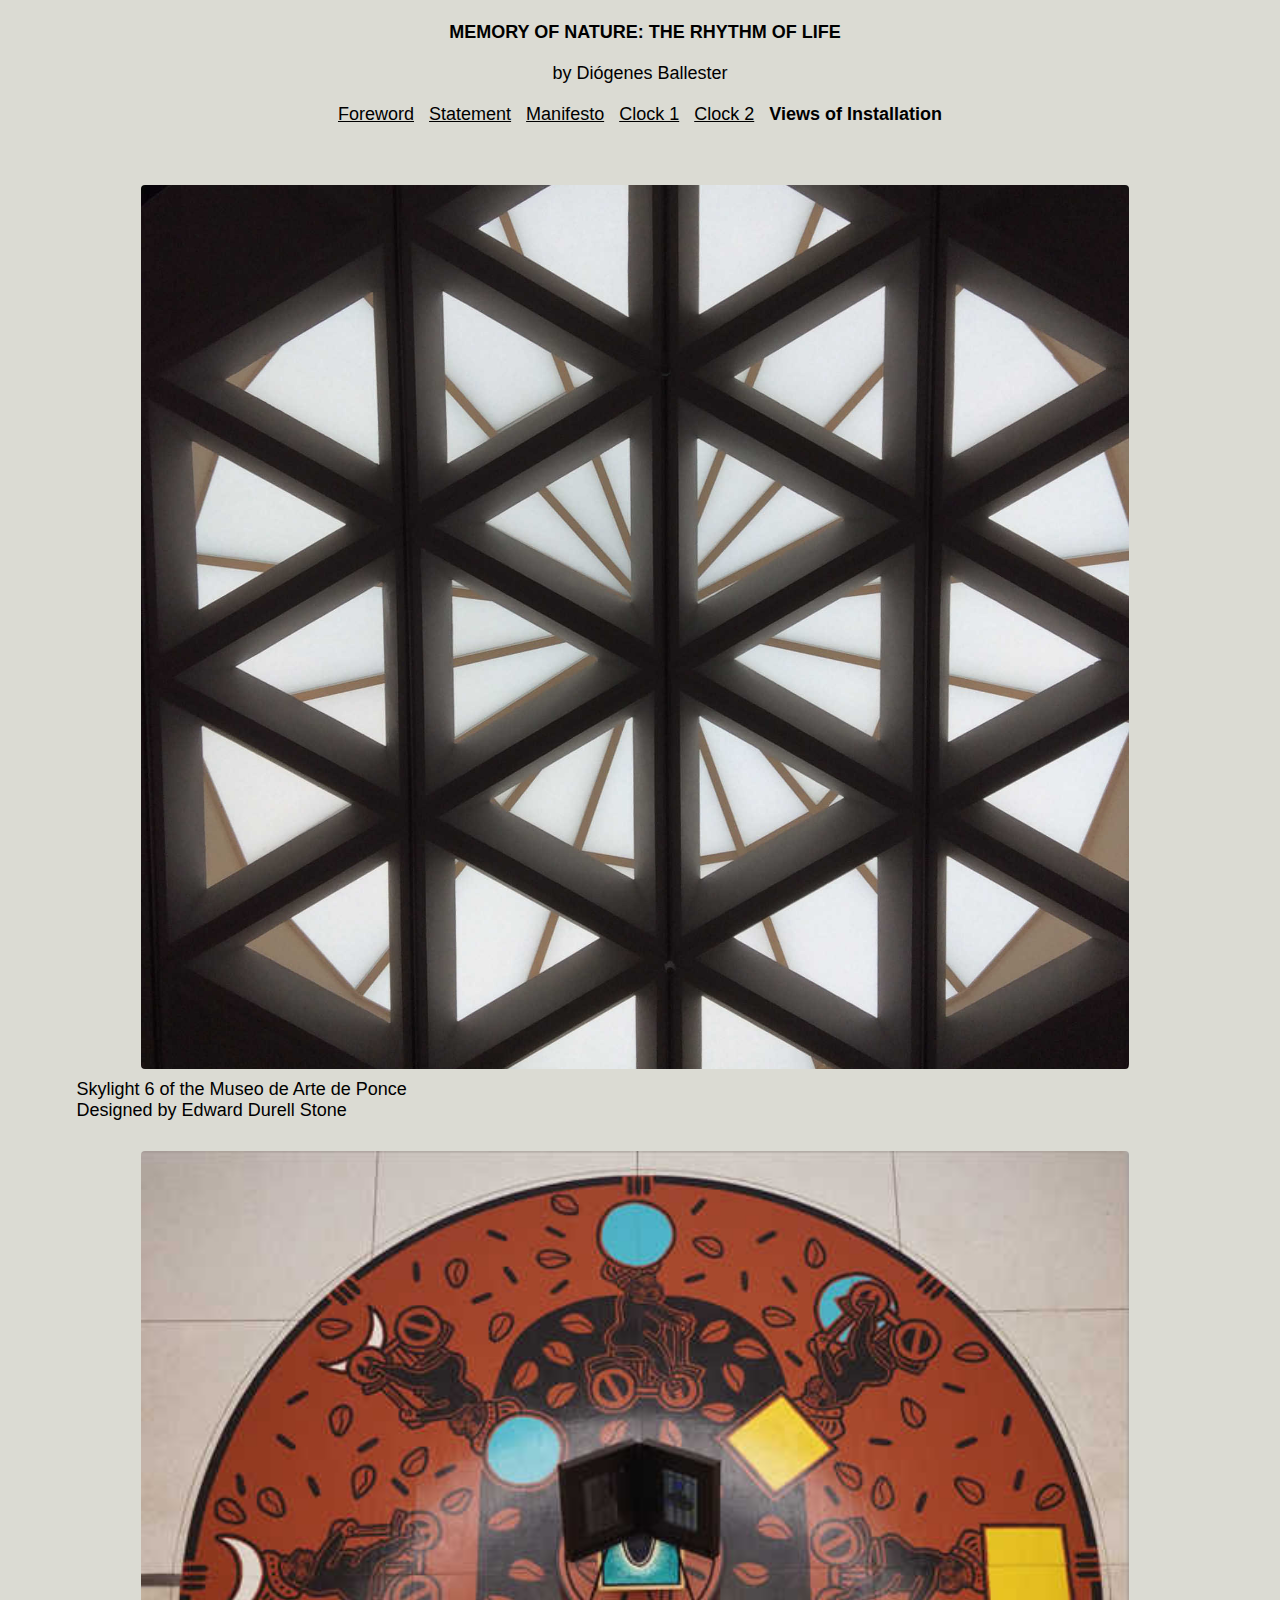
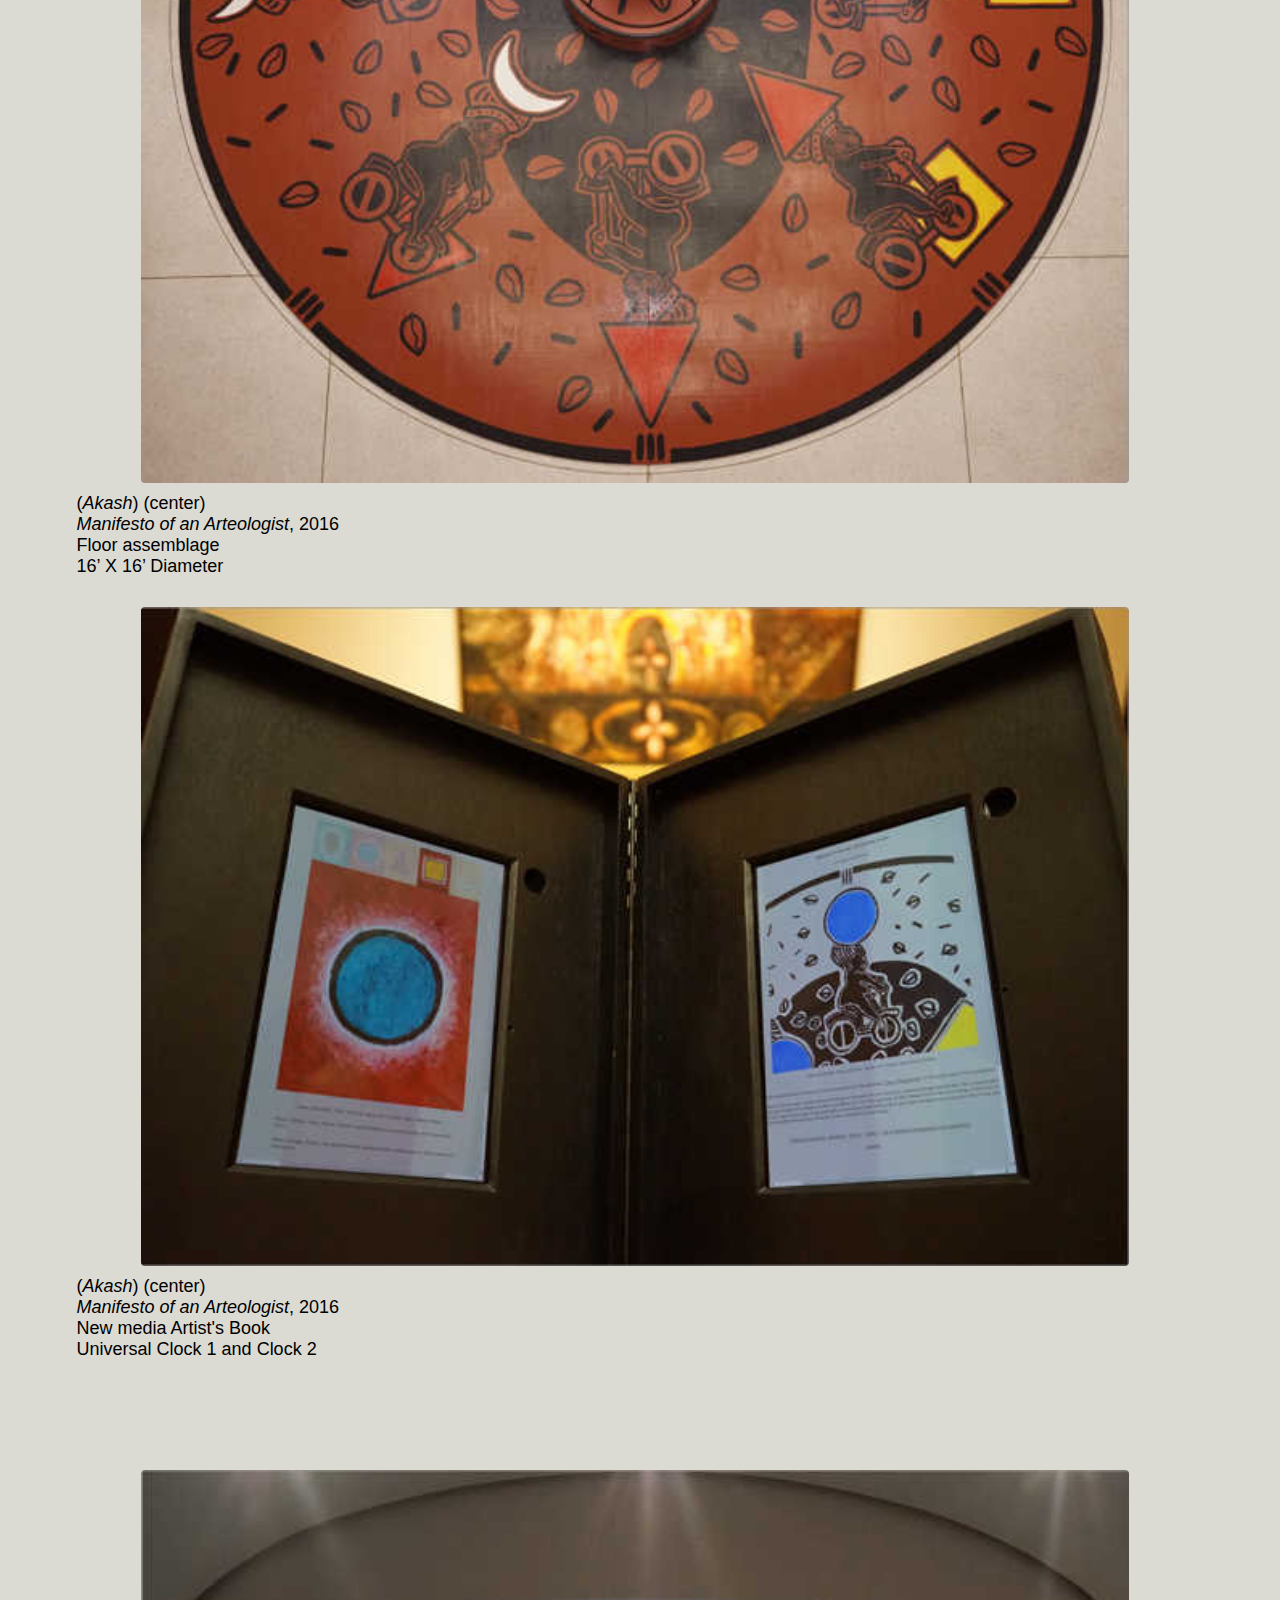
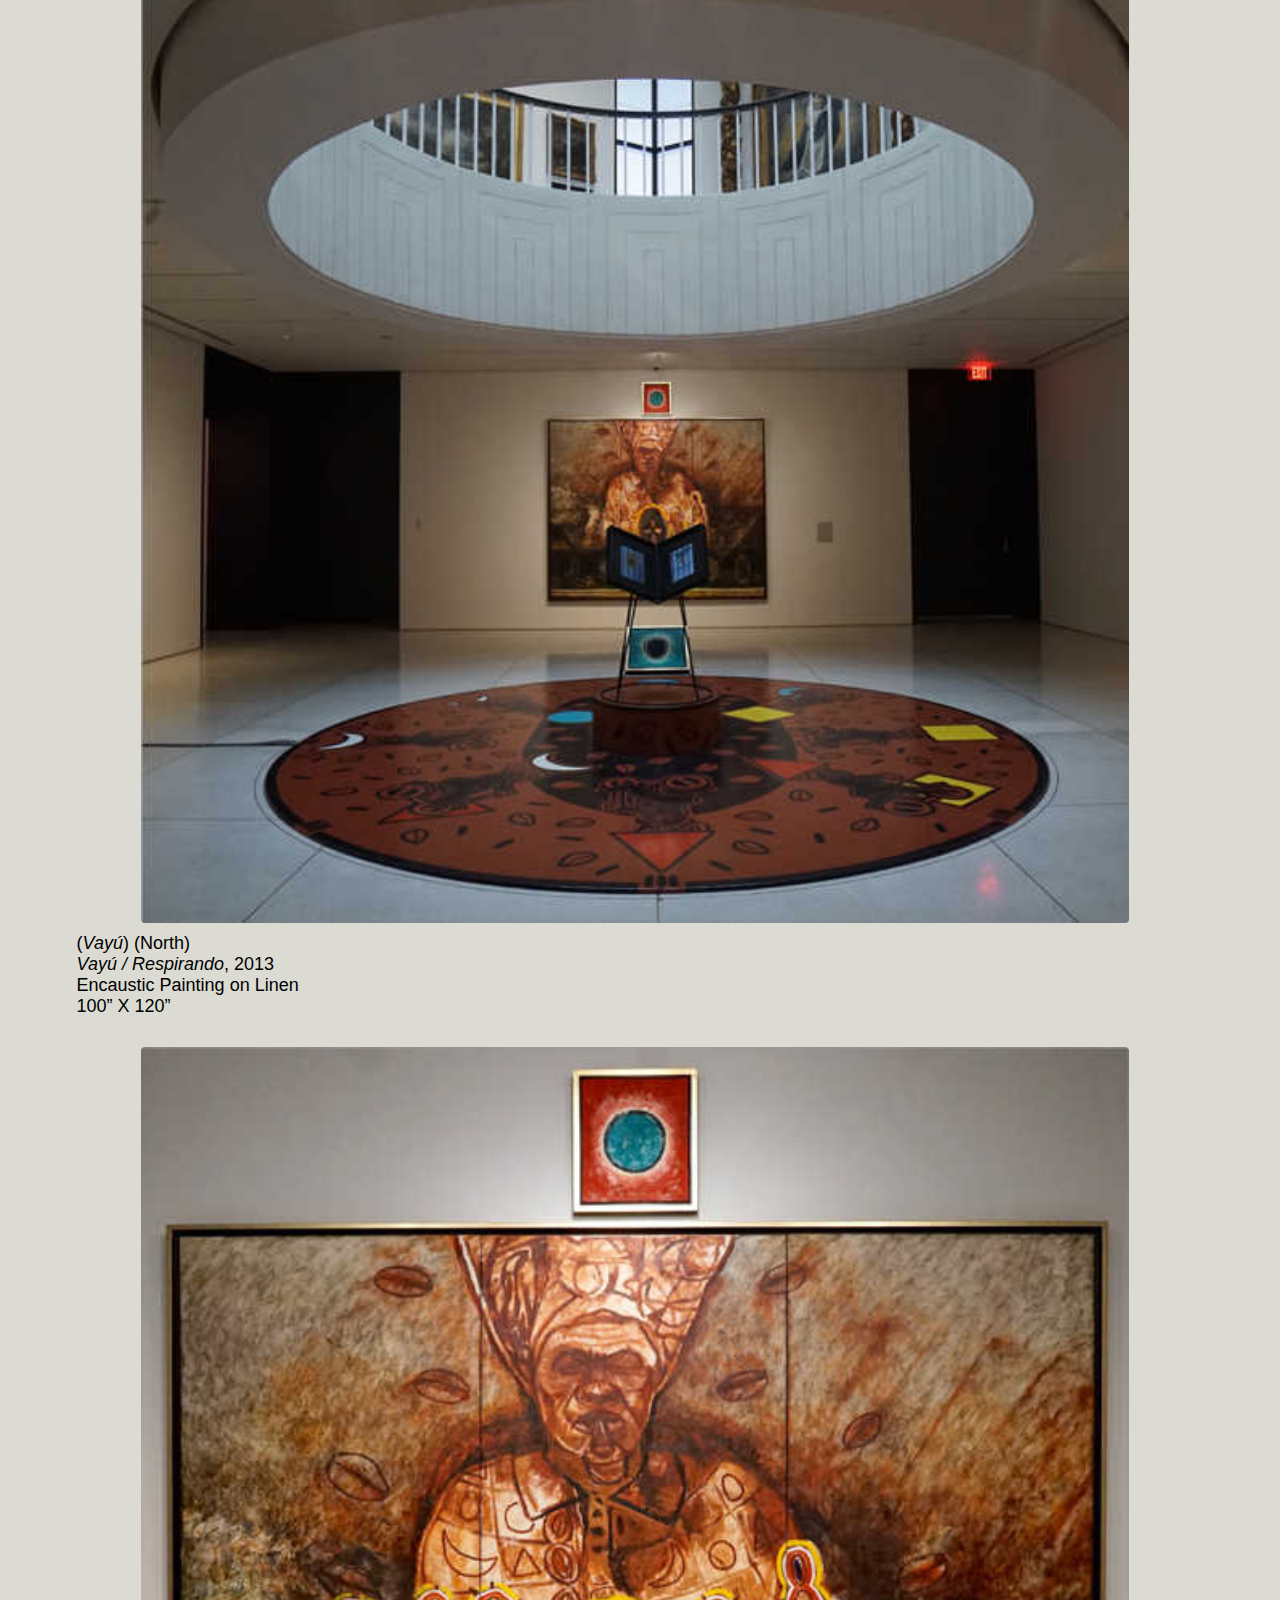
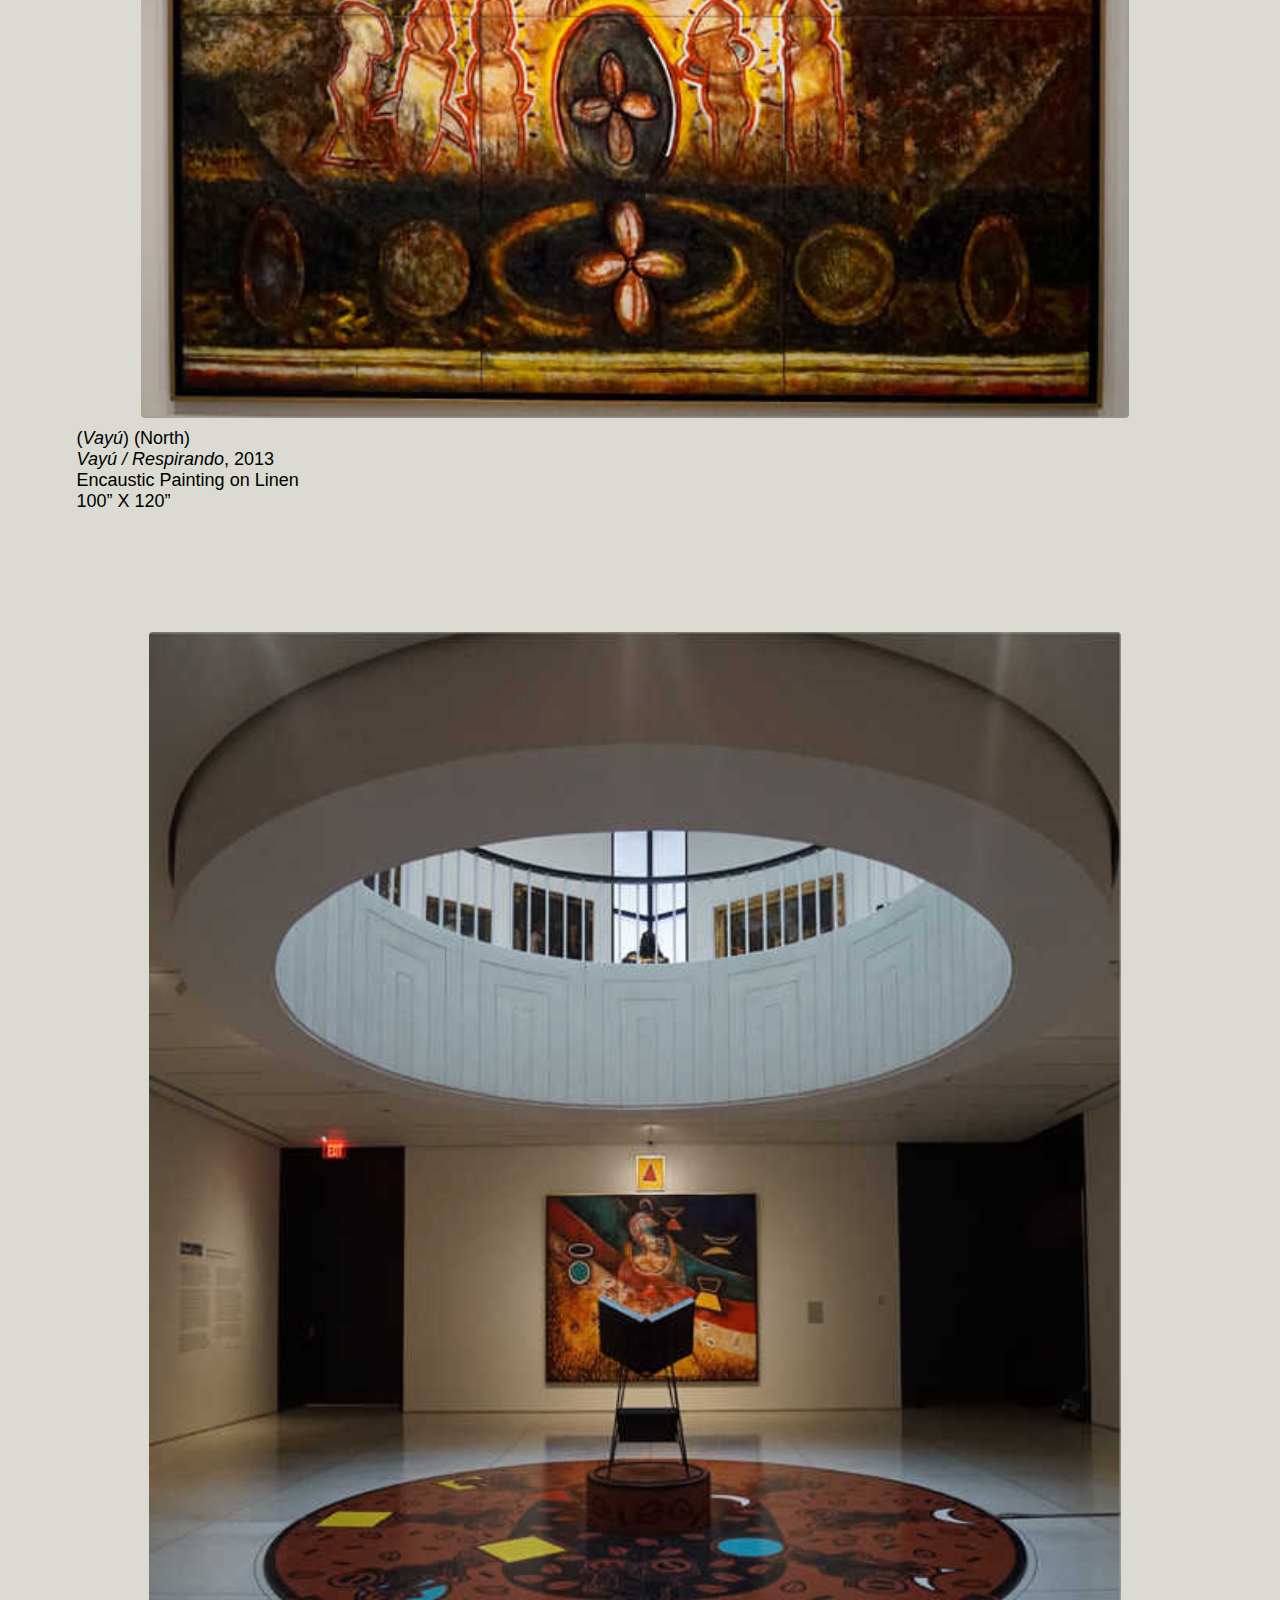
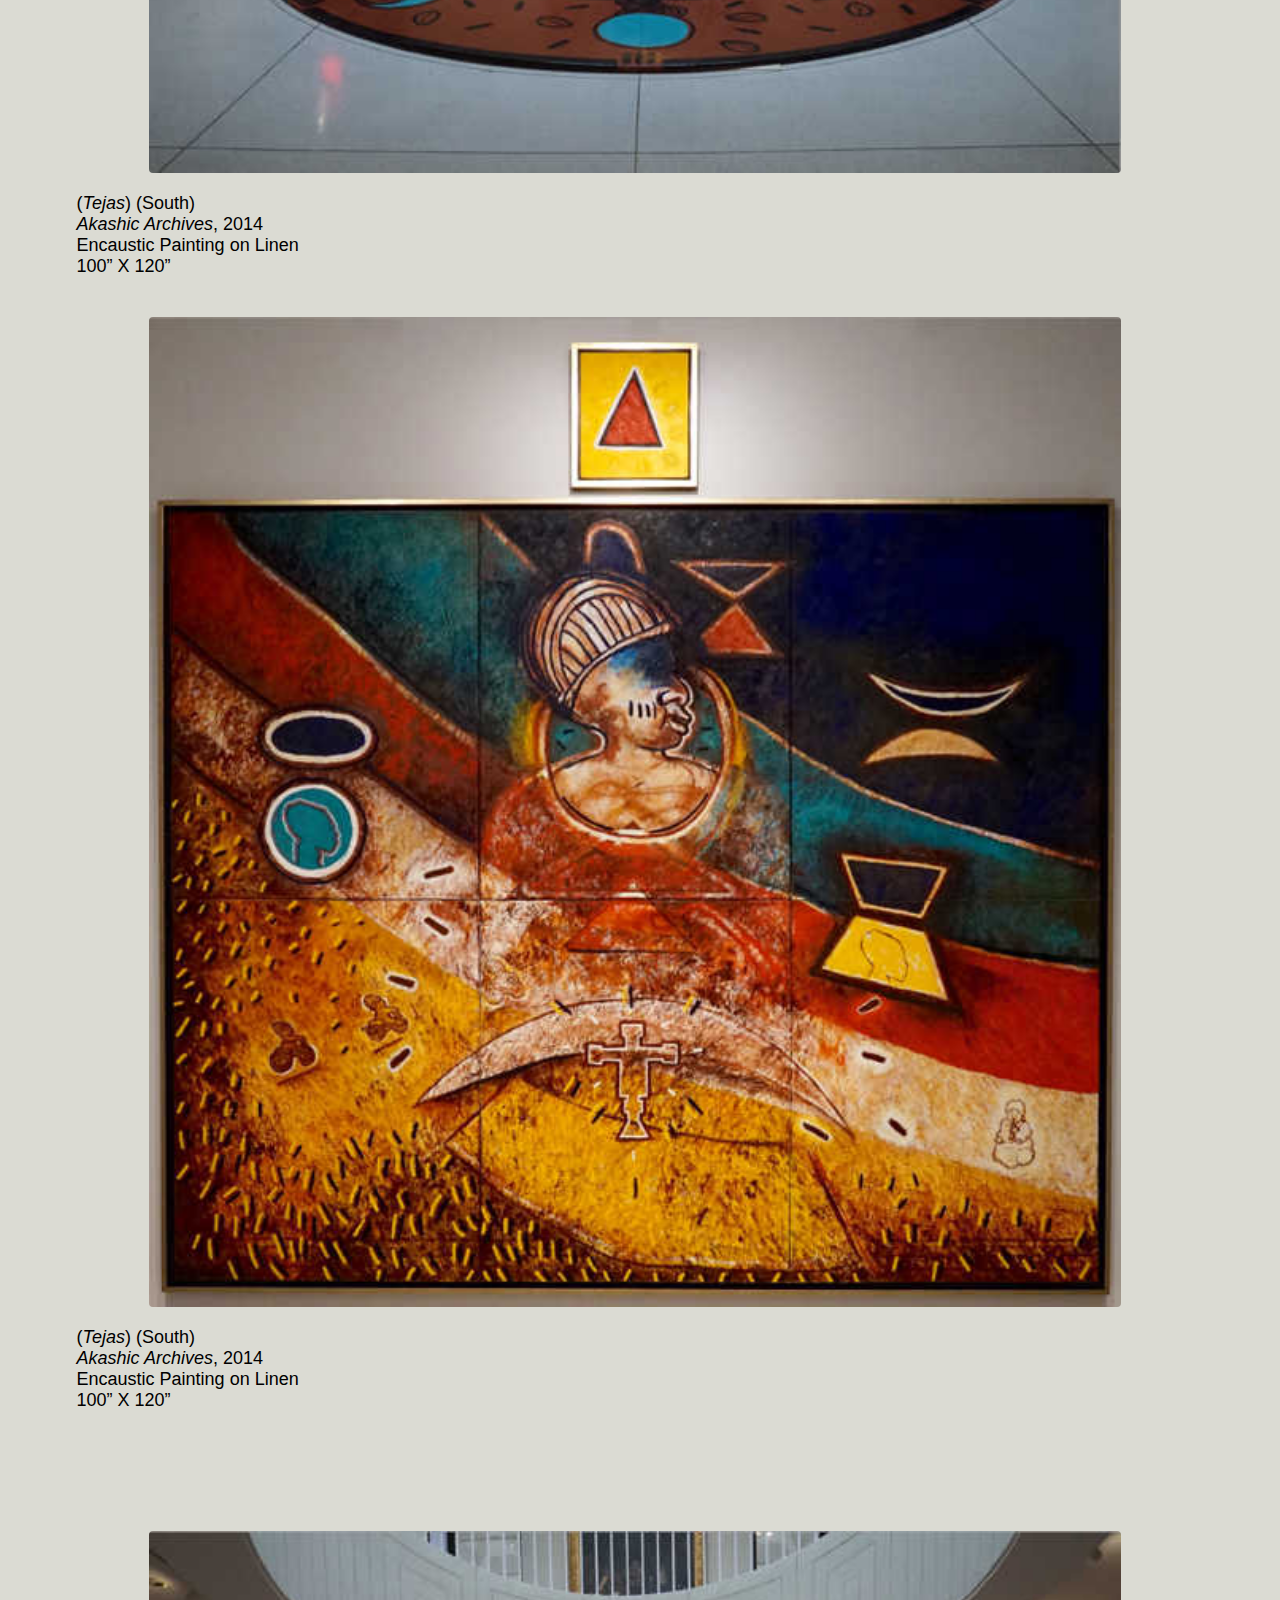
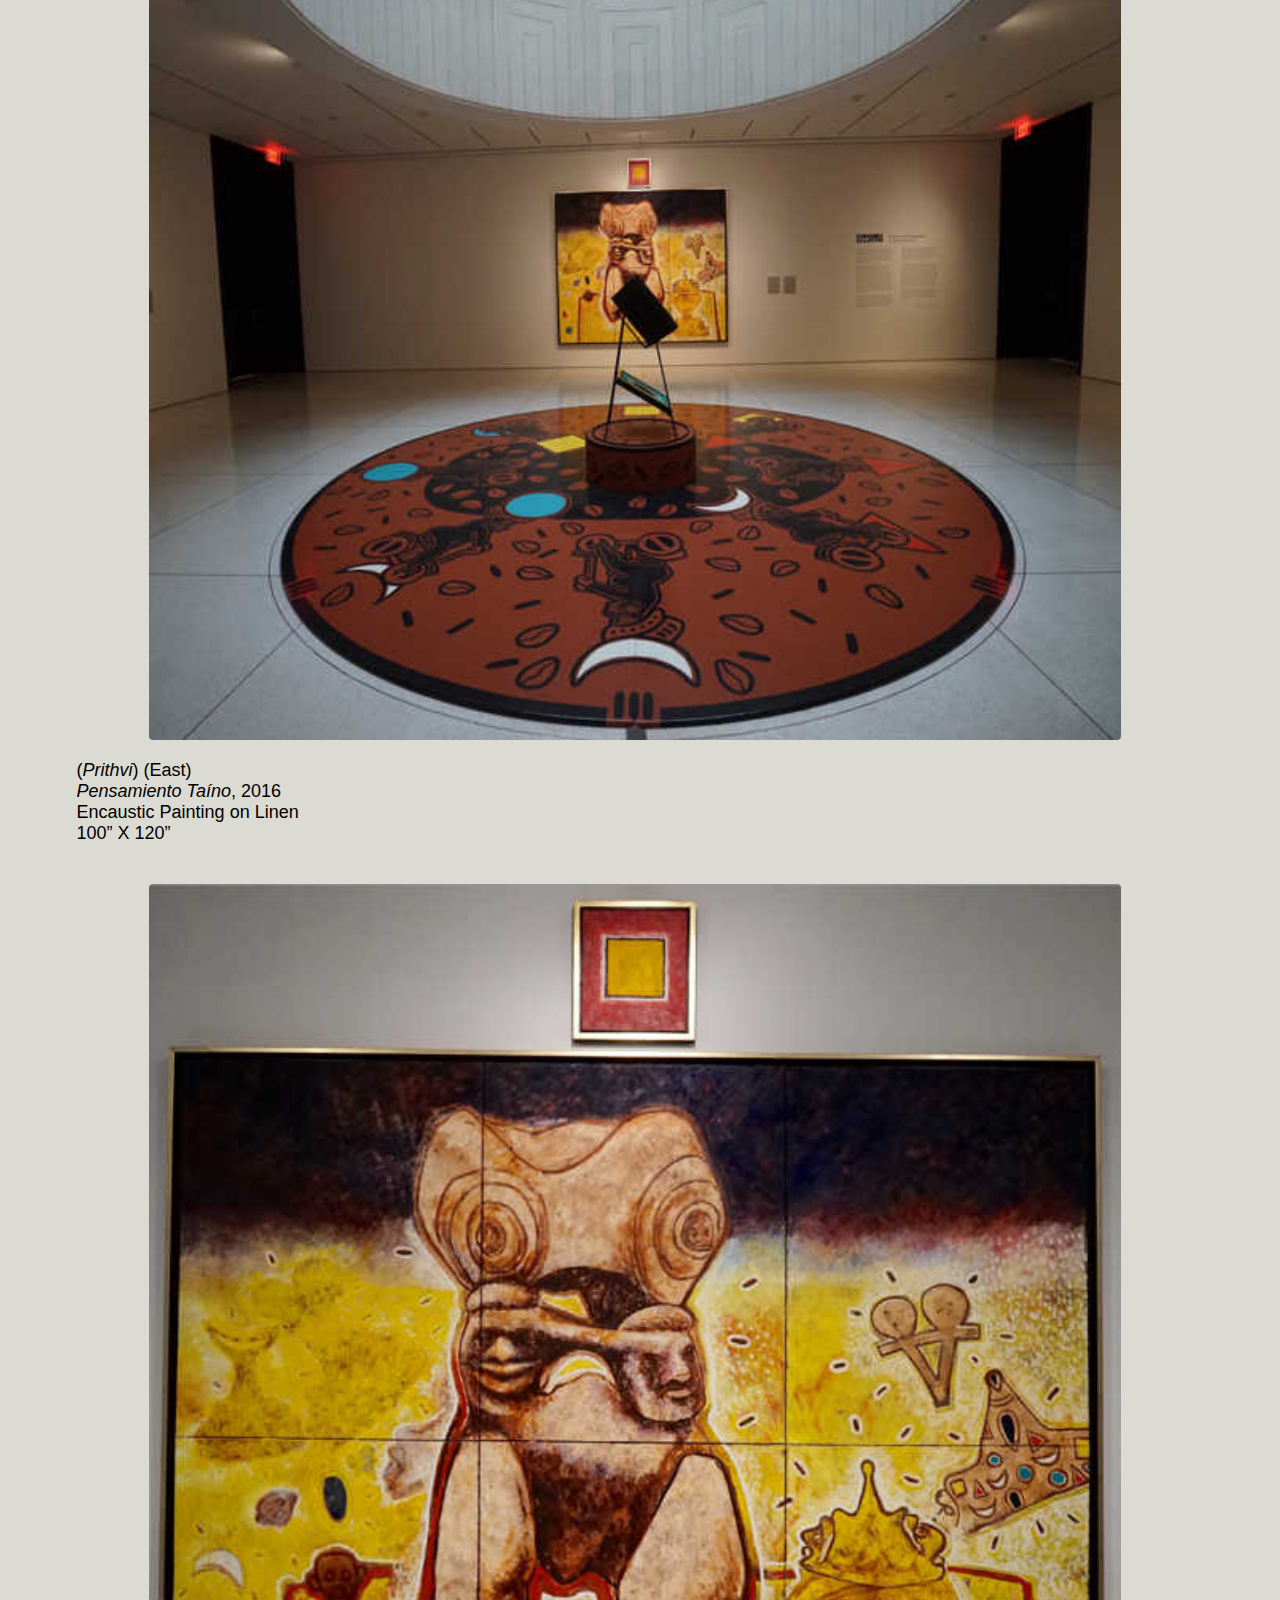
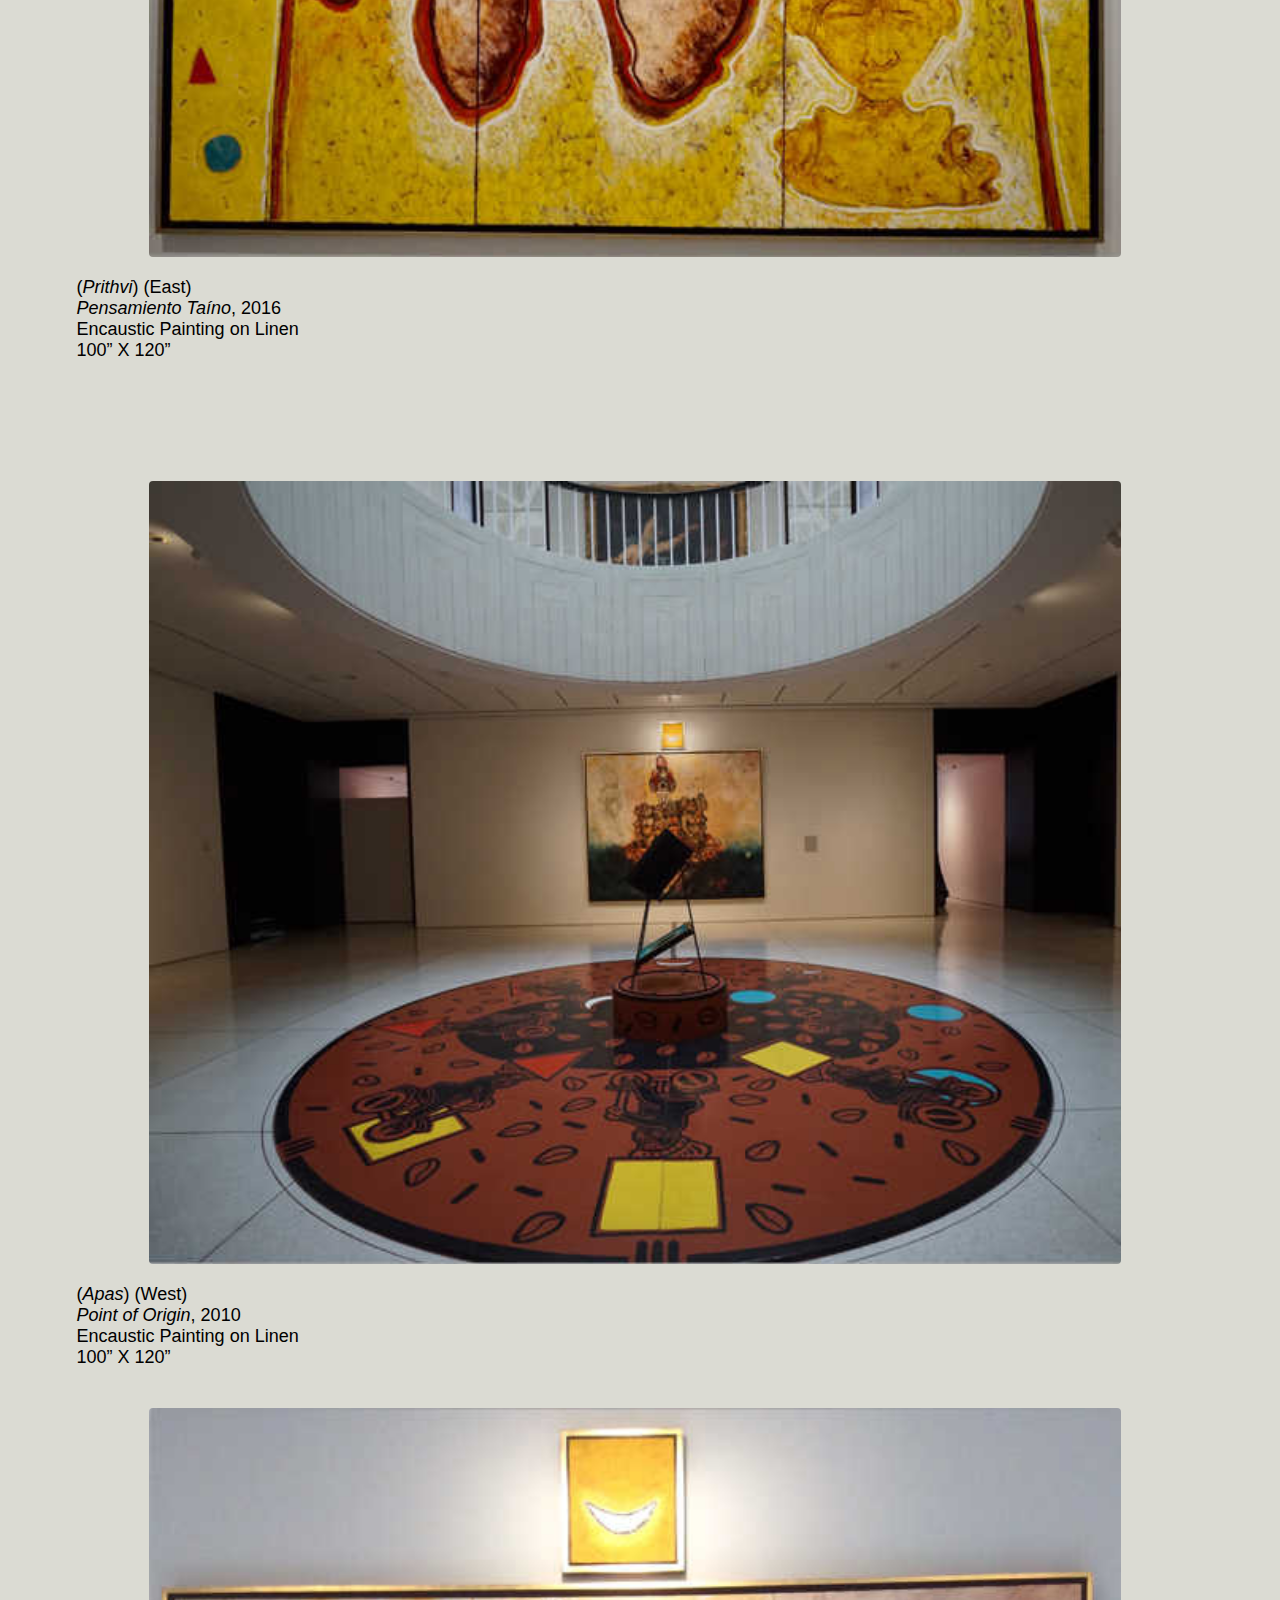
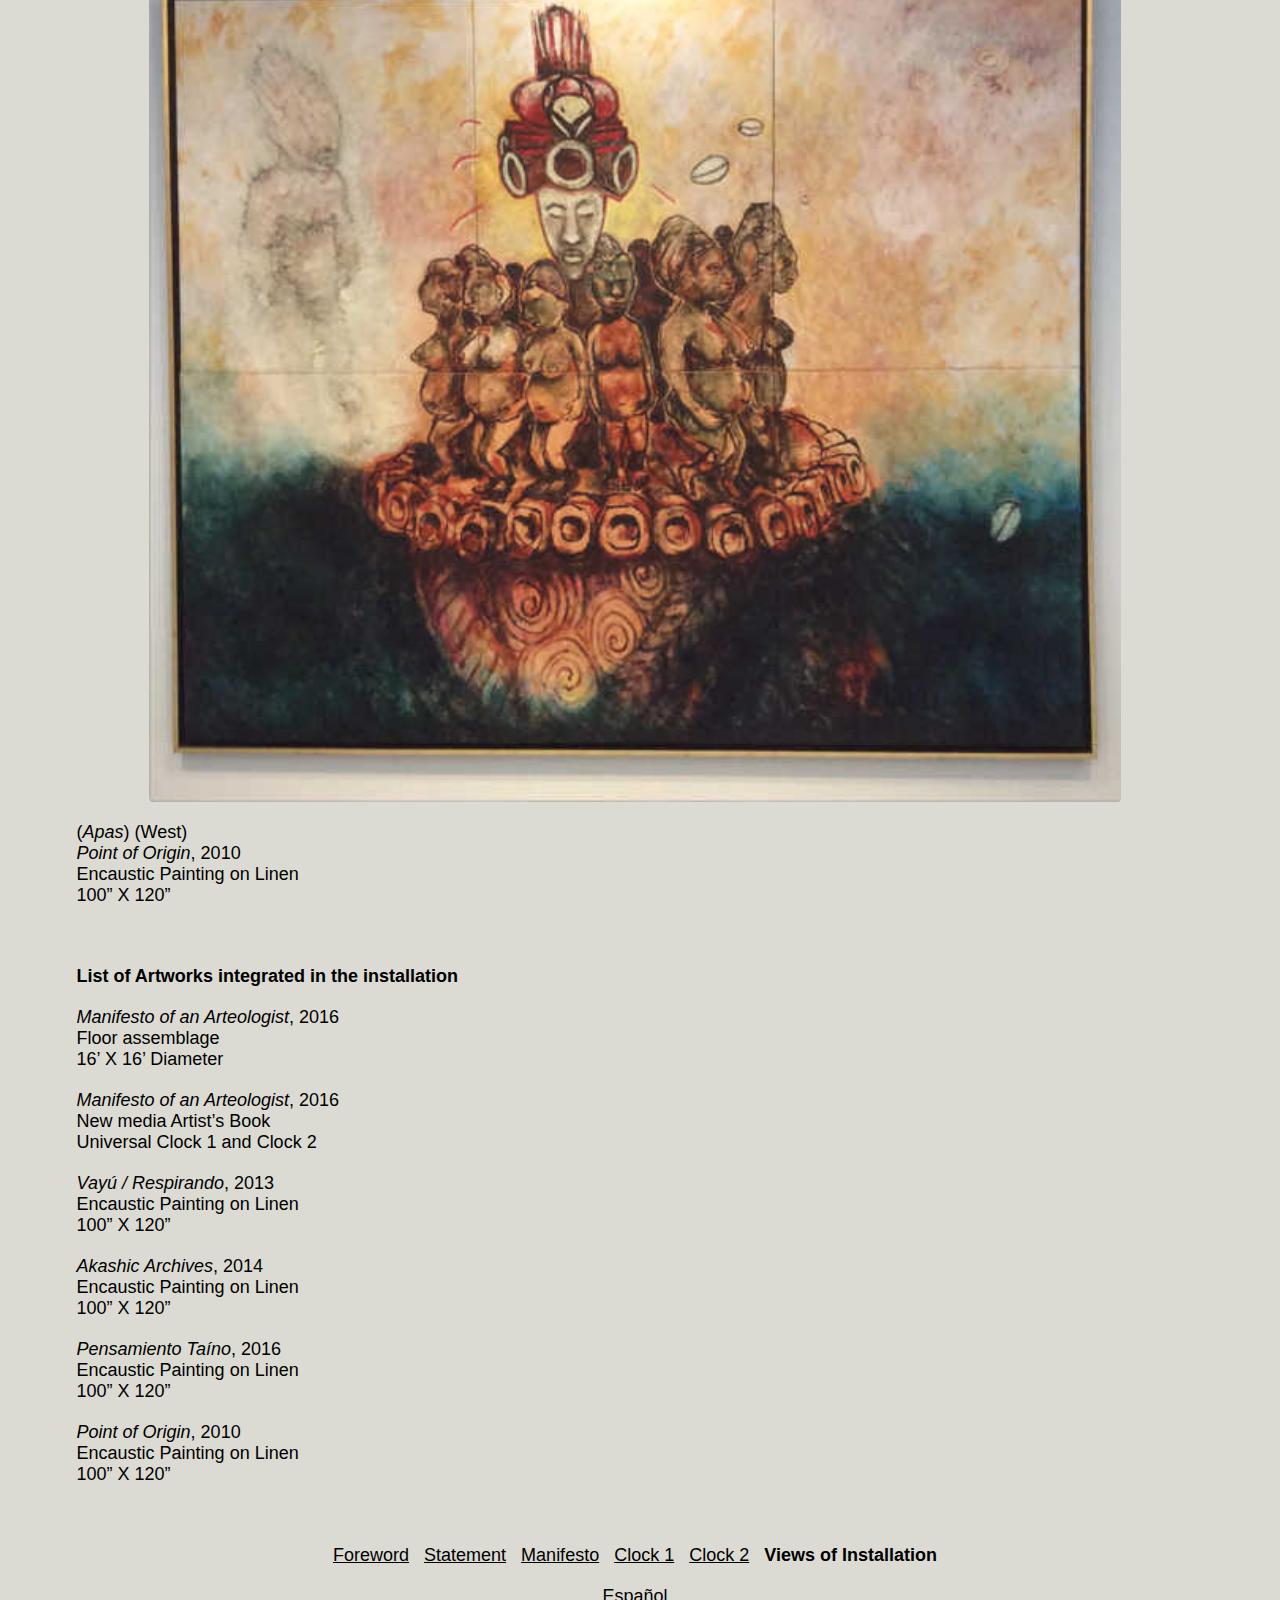
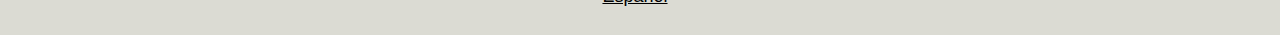
==== commit 255de52c: "remove top lang link" ====
--- a/memnat_art_en.html
+++ b/memnat_art_en.html
@@ -29,12 +29,6 @@
   </nav>
 </div>
 
-<div class="unit whole center">
-  <nav>
-  <a href="memnat_art_es.html">Español</a> &nbsp;
-  </nav>
-</div>
-
 <div class="unit whole center"></div>
 <div class="unit whole center"></div>
 <div class="unit whole center">
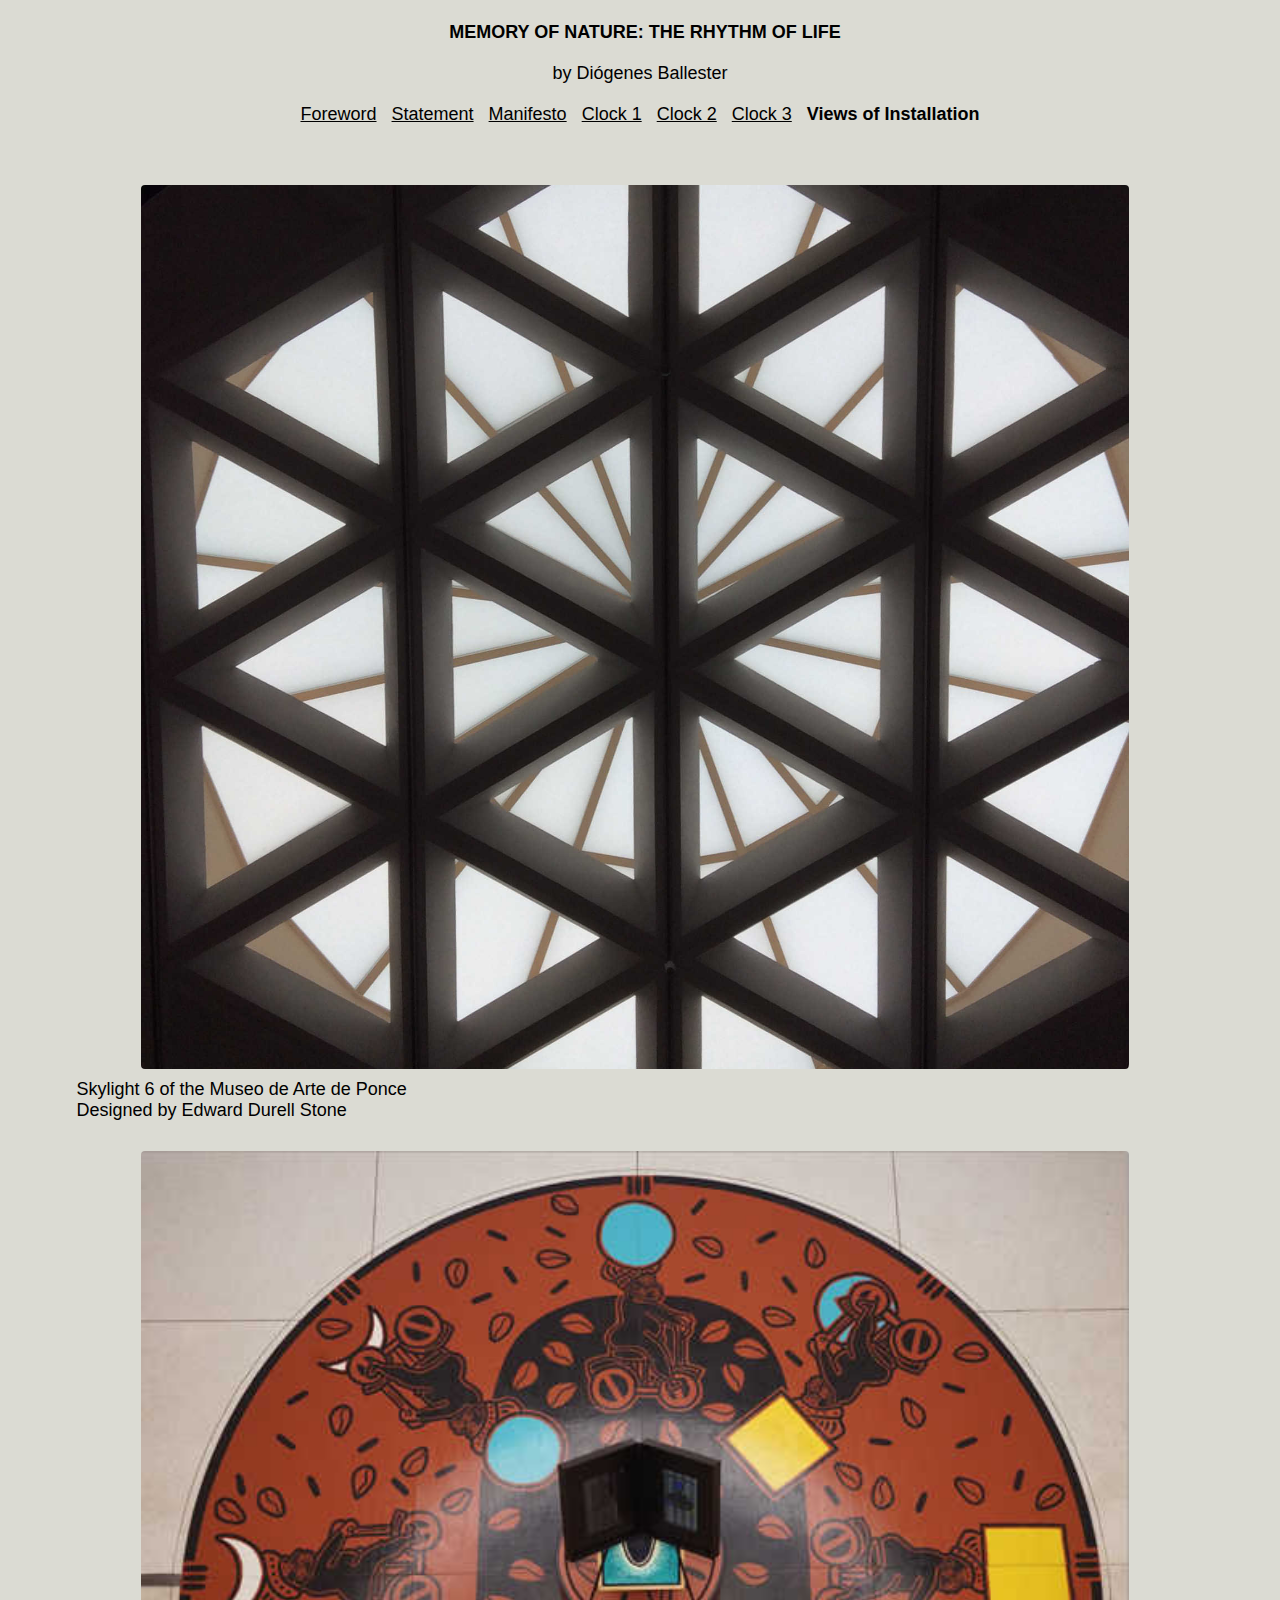
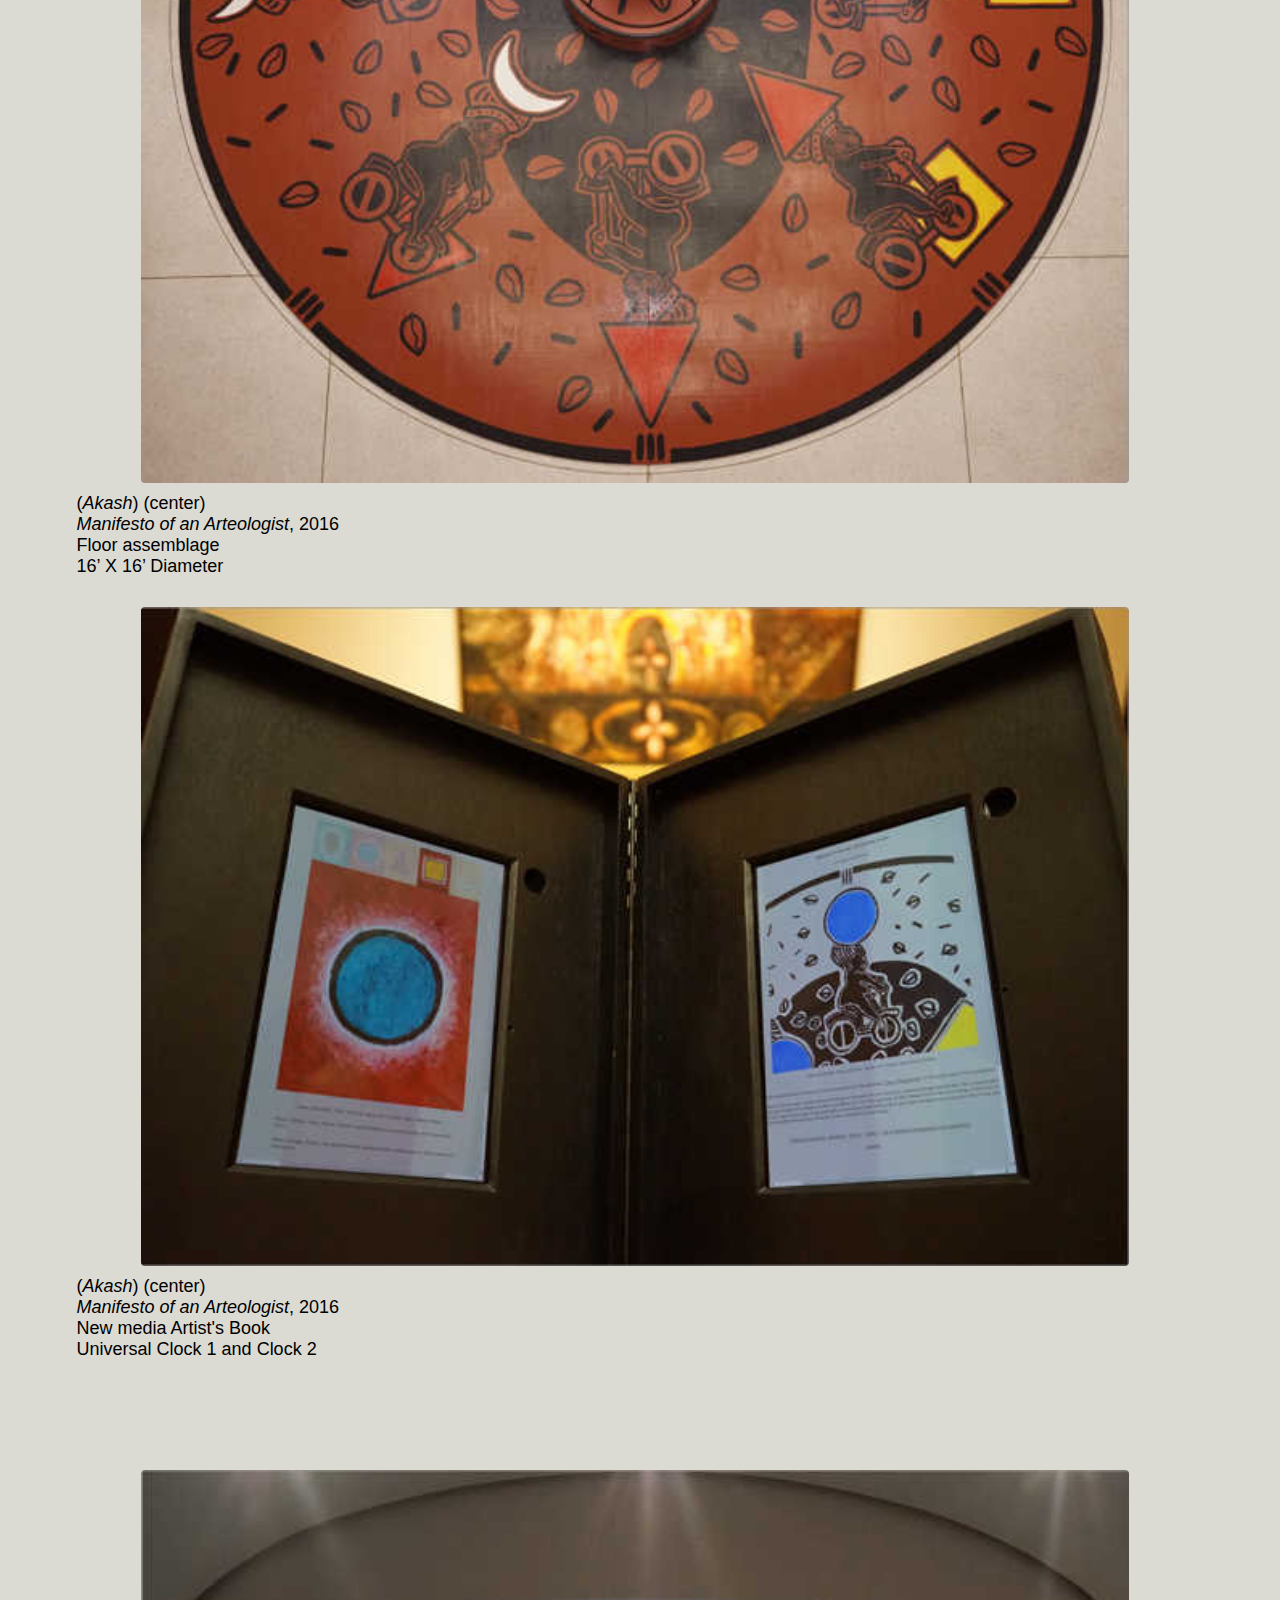
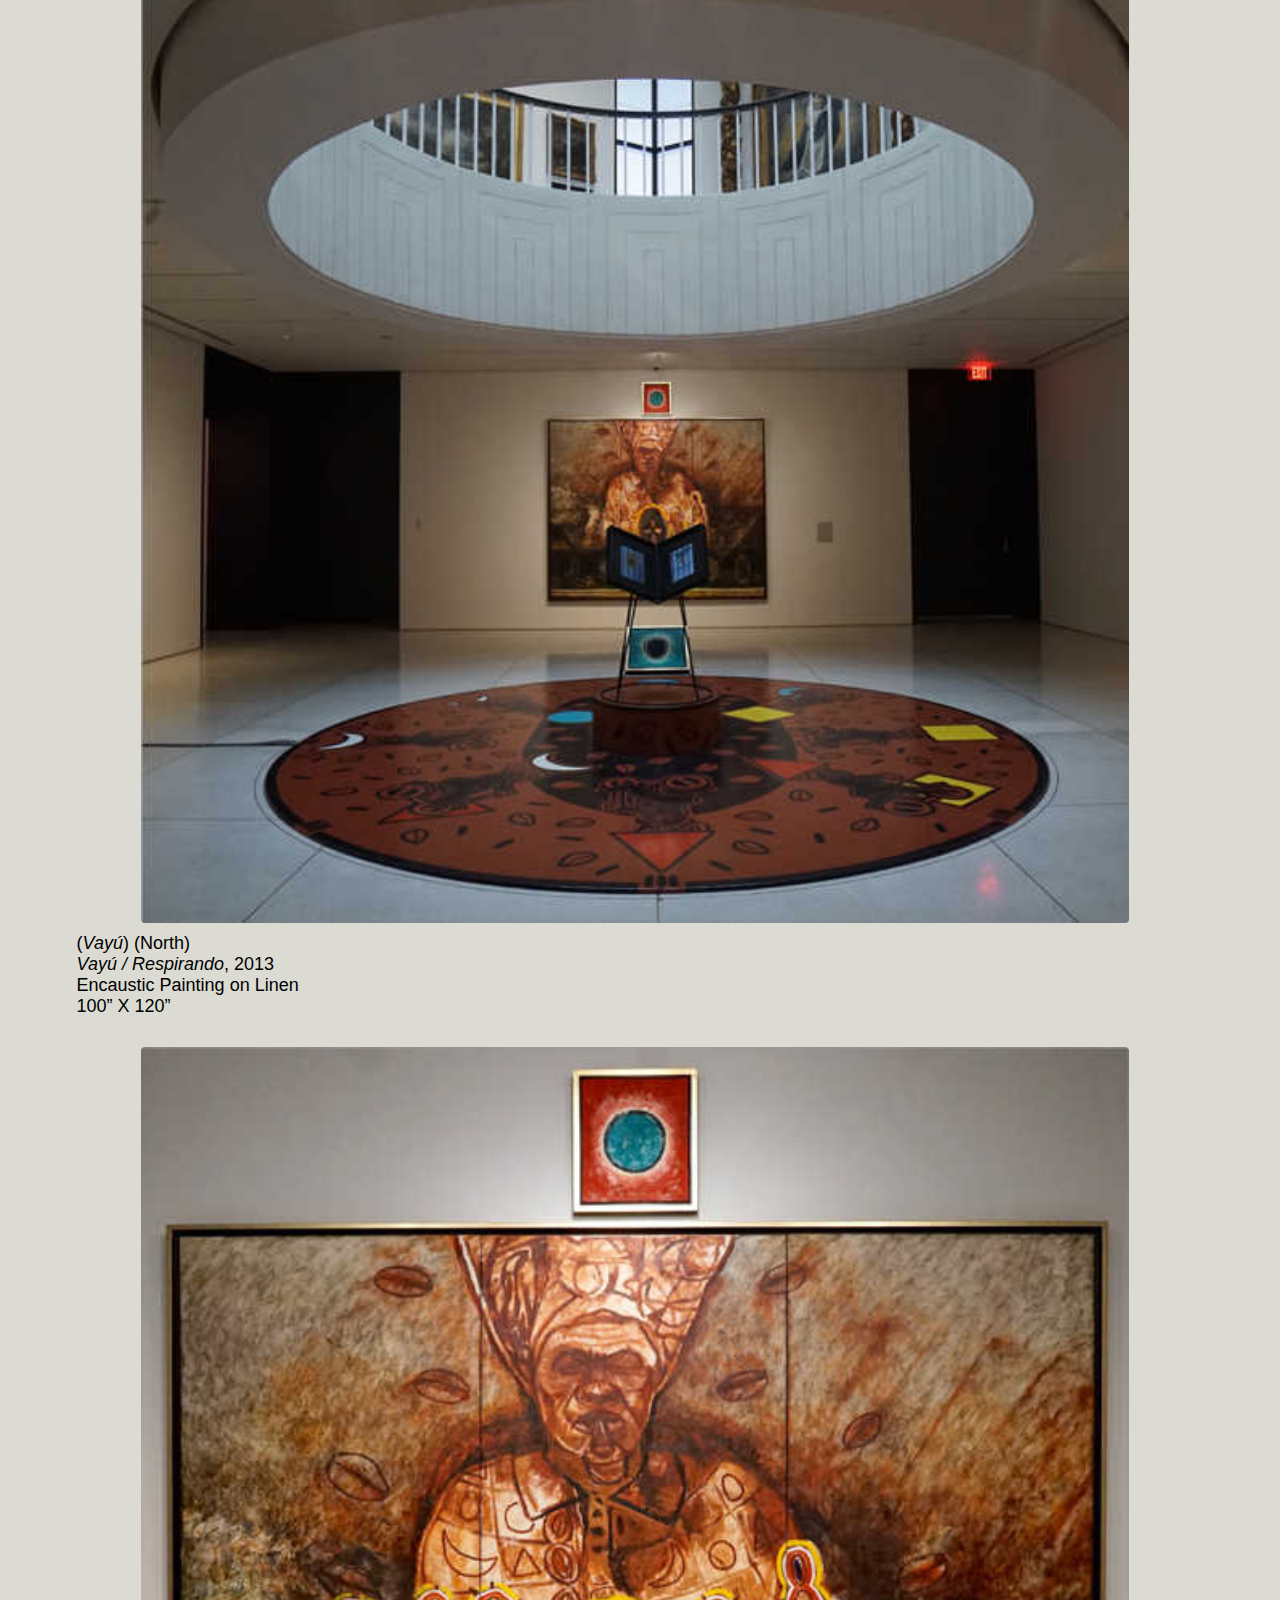
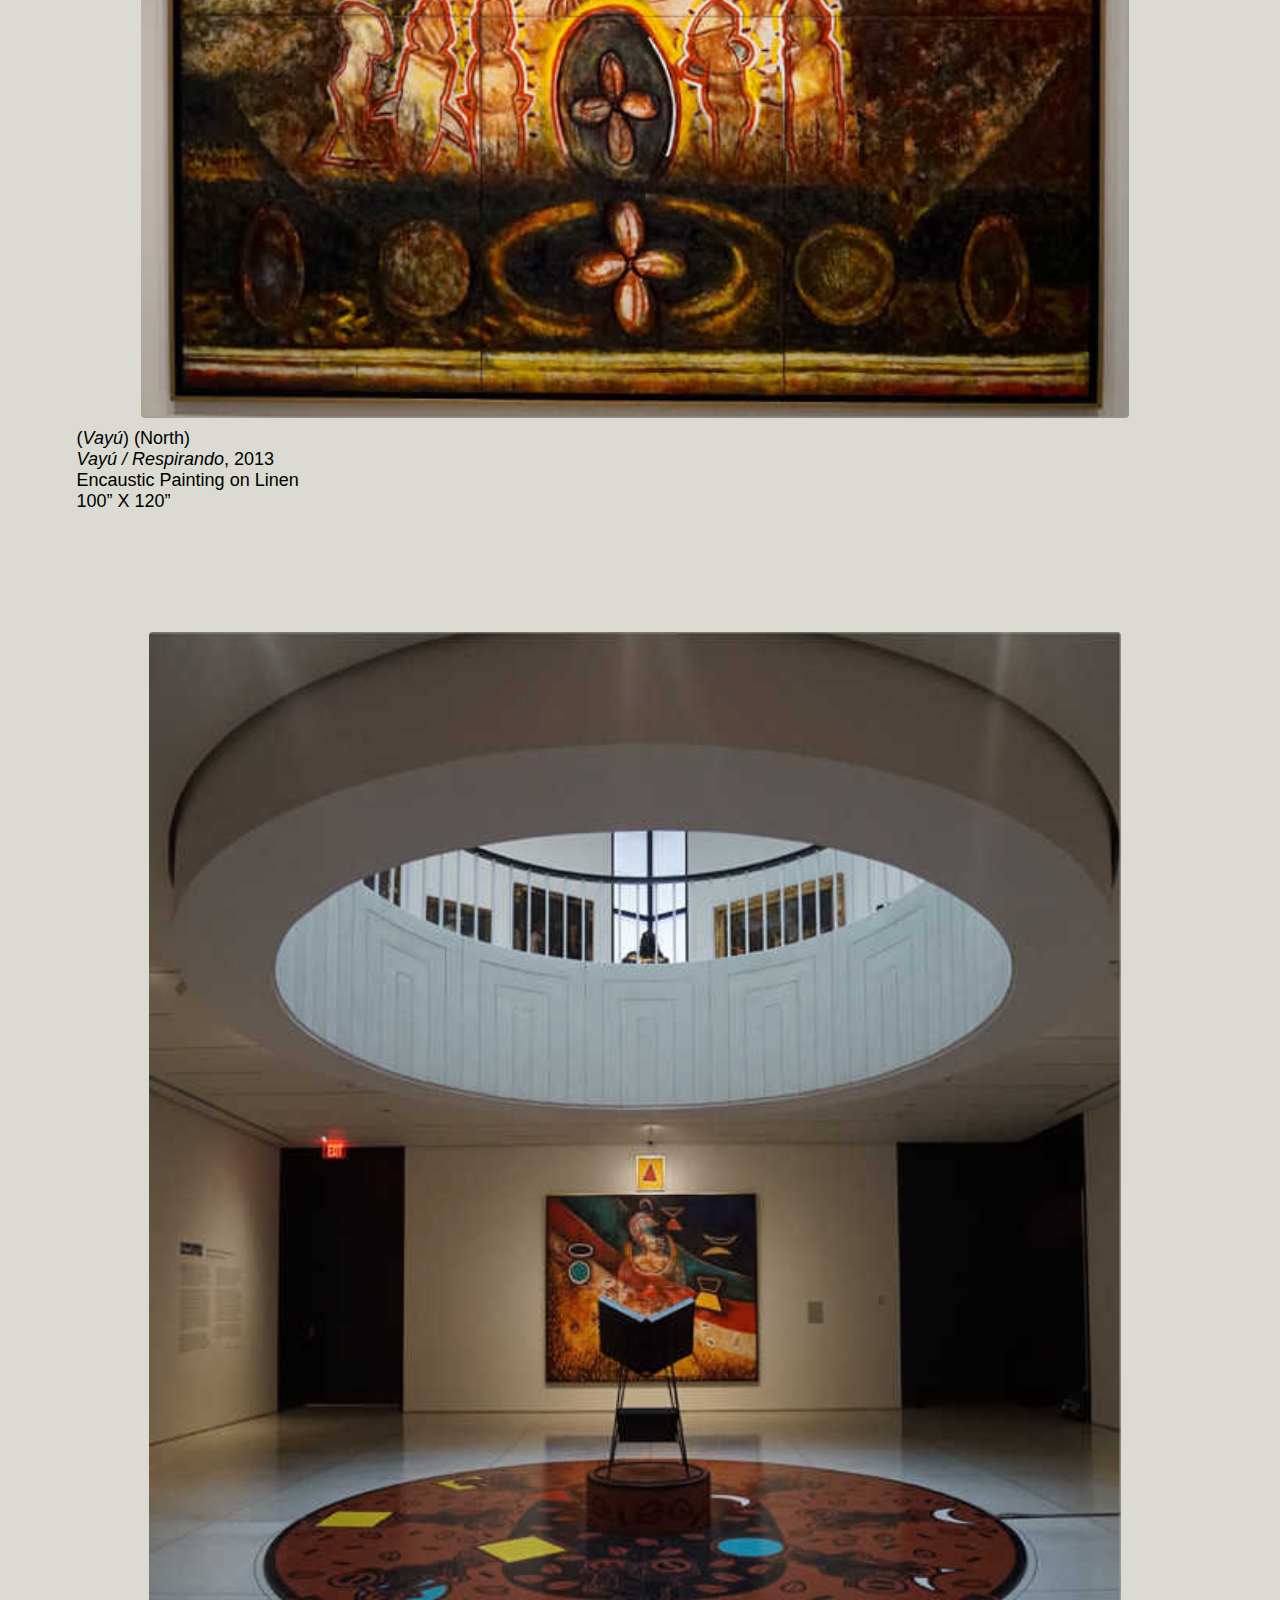
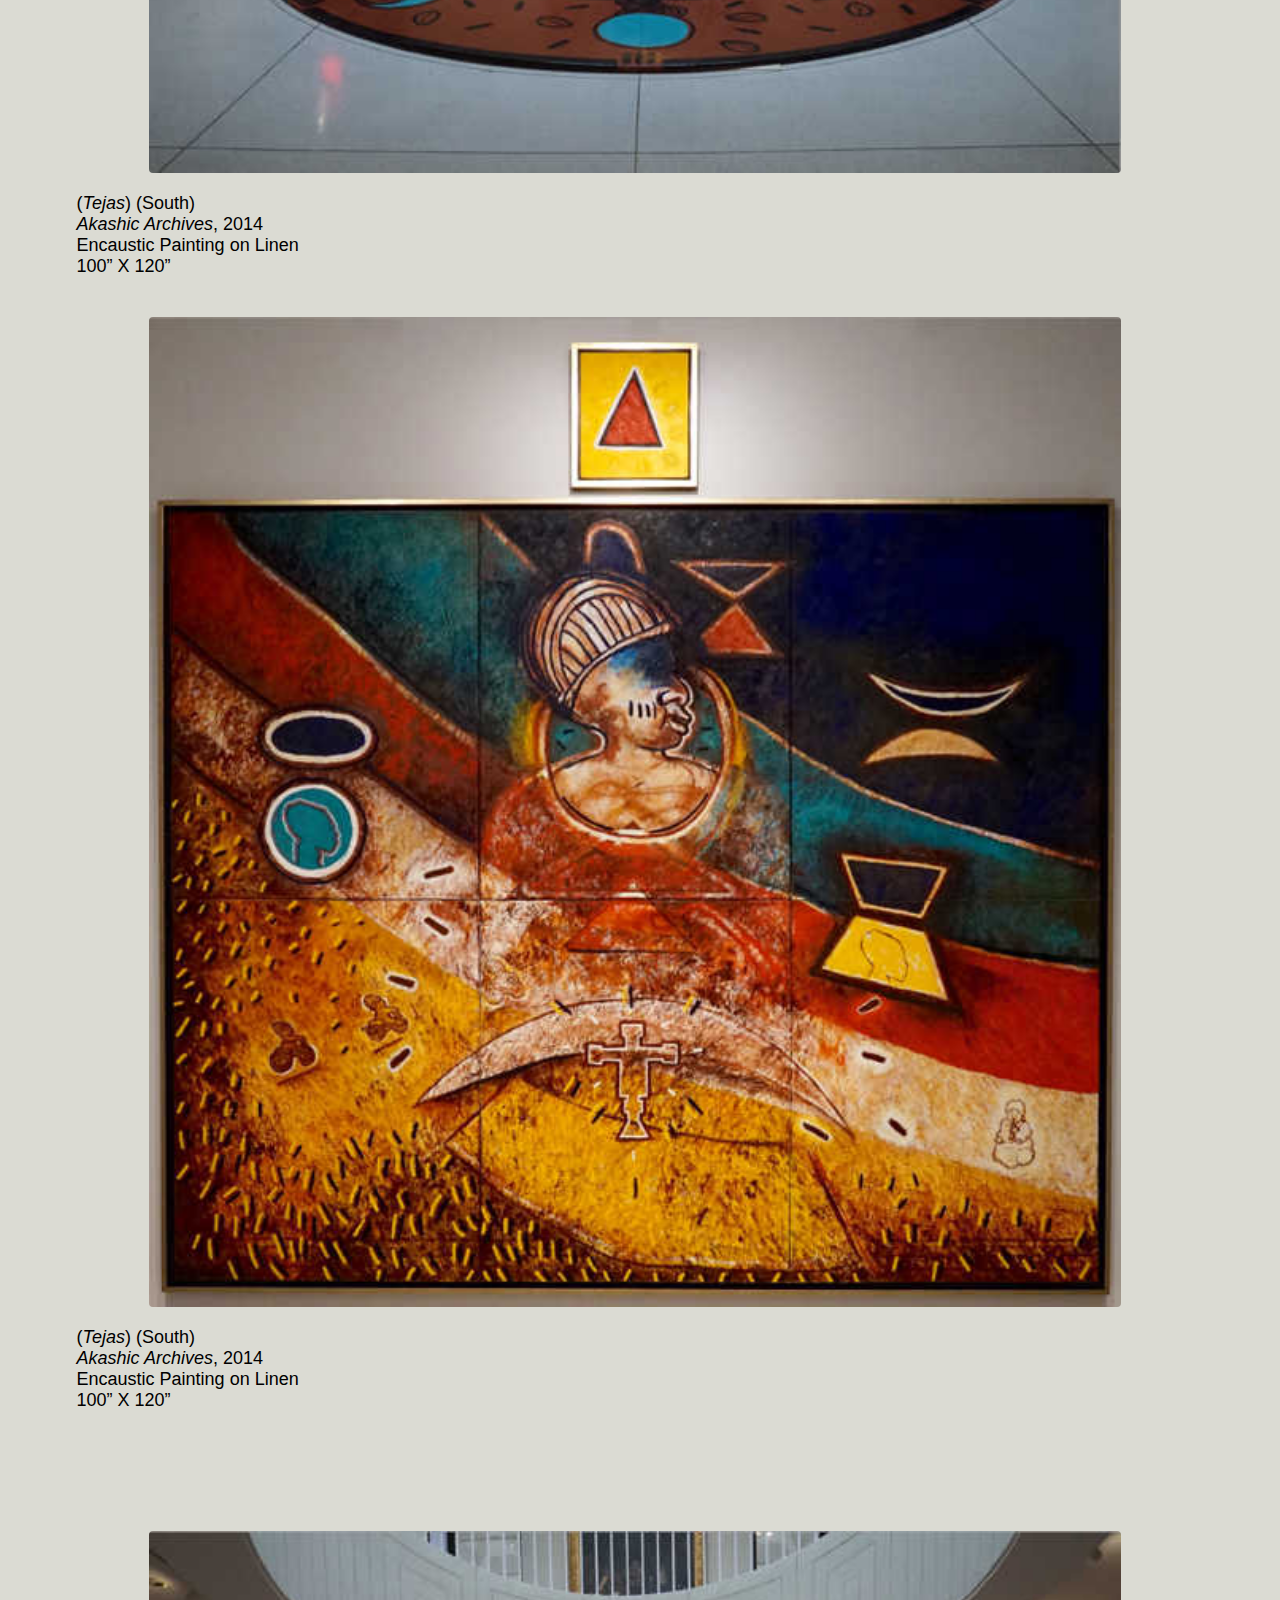
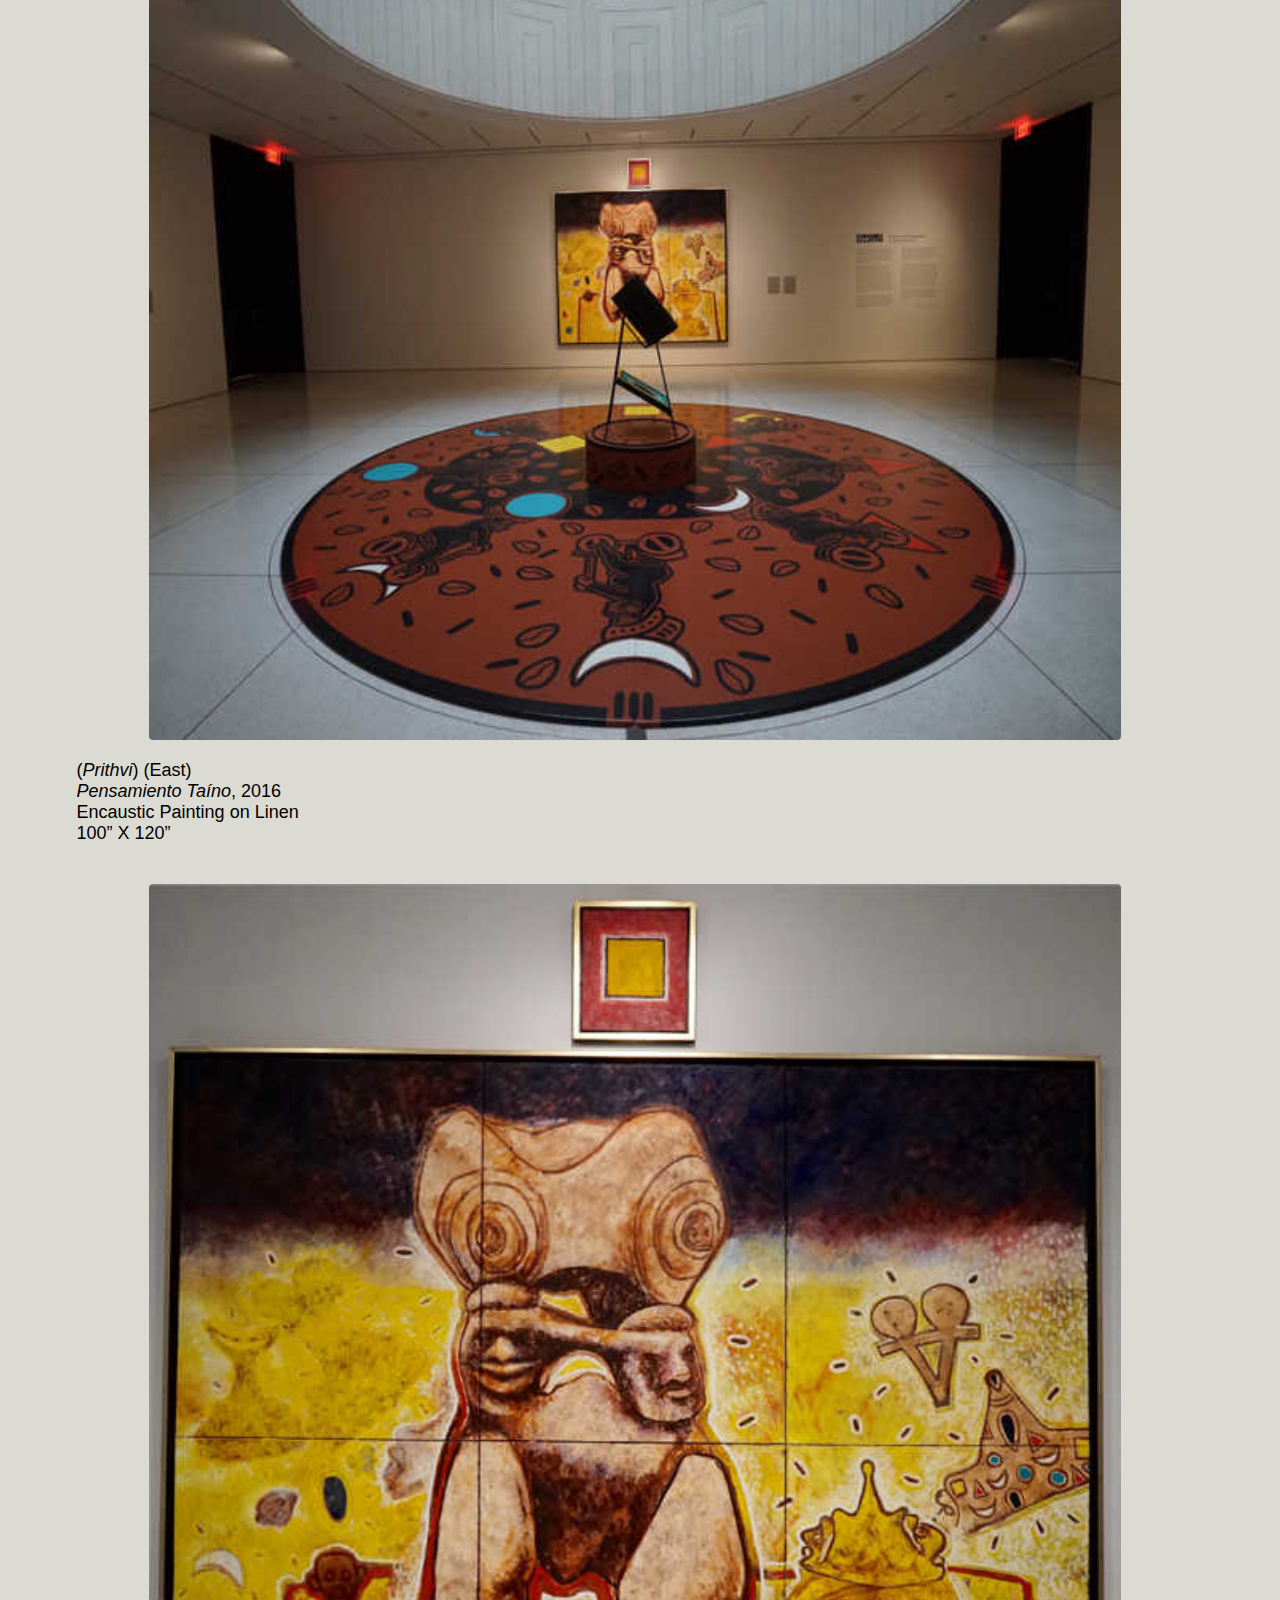
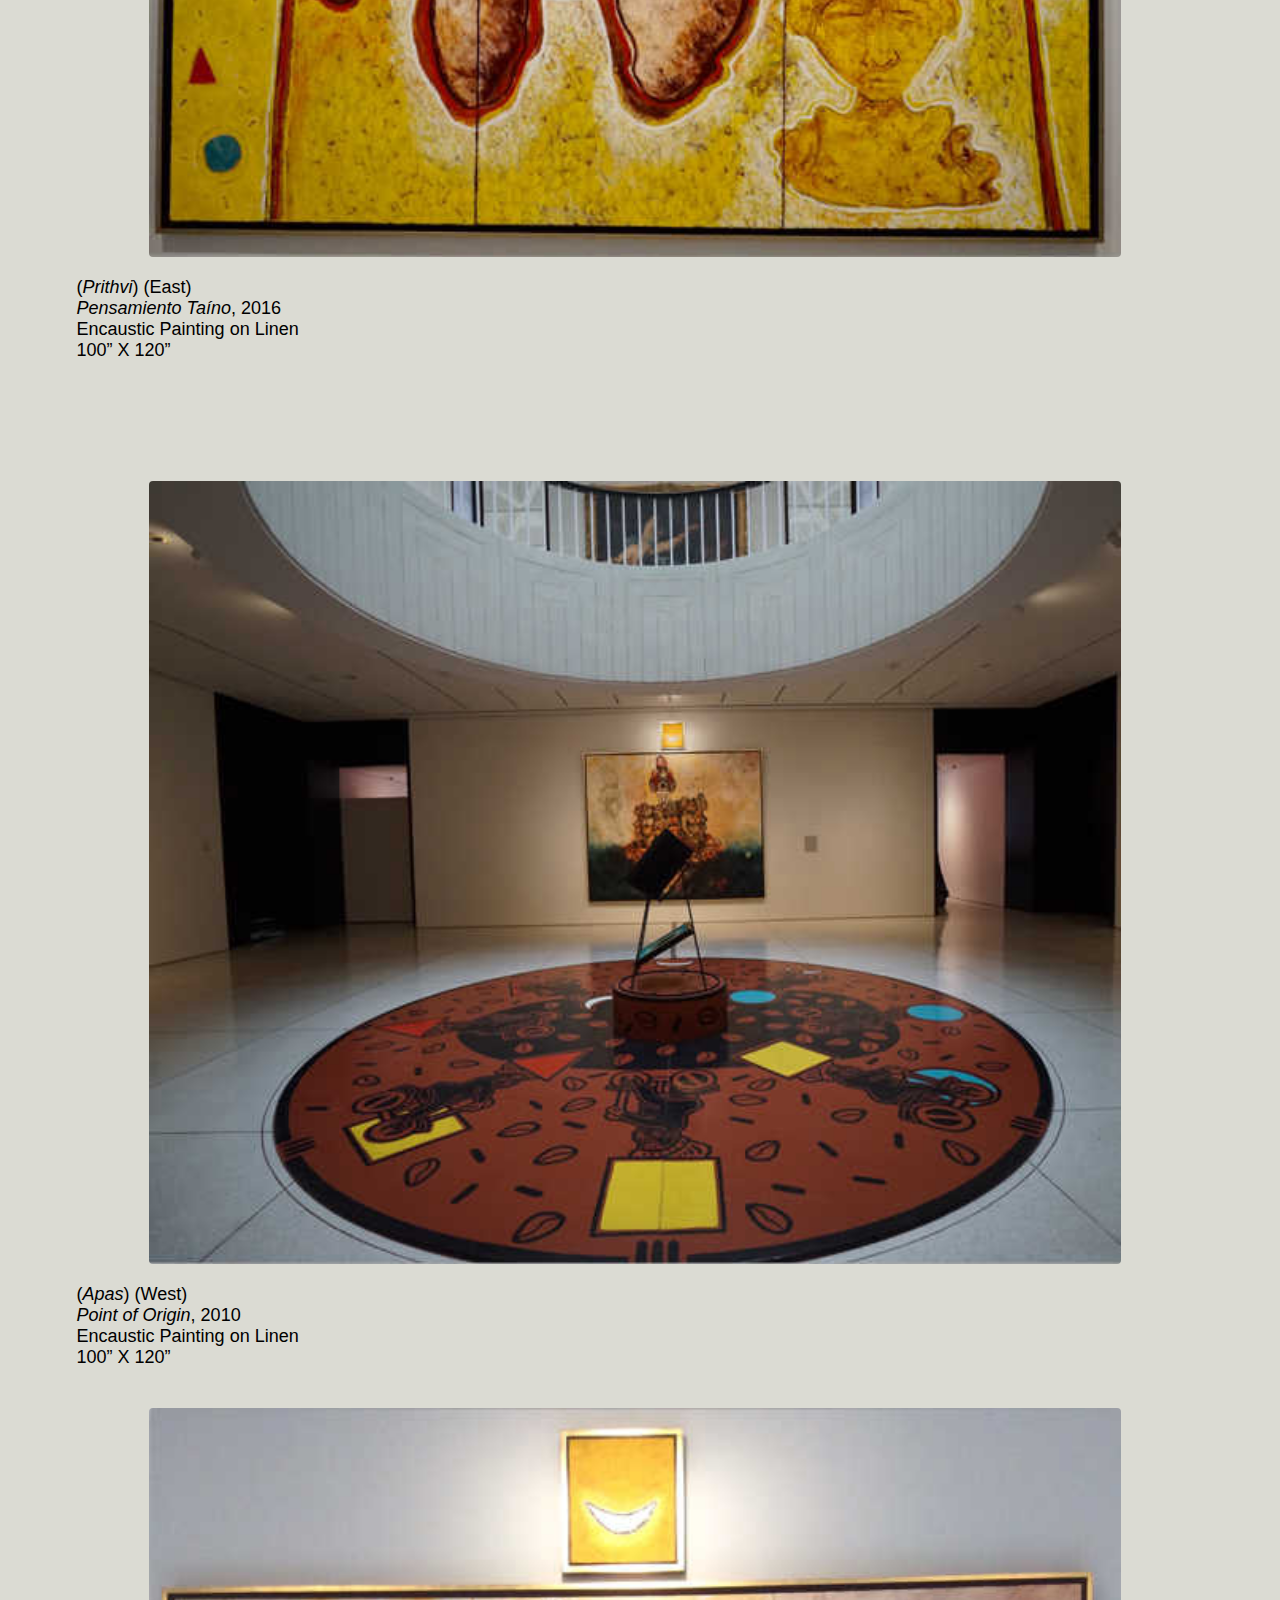
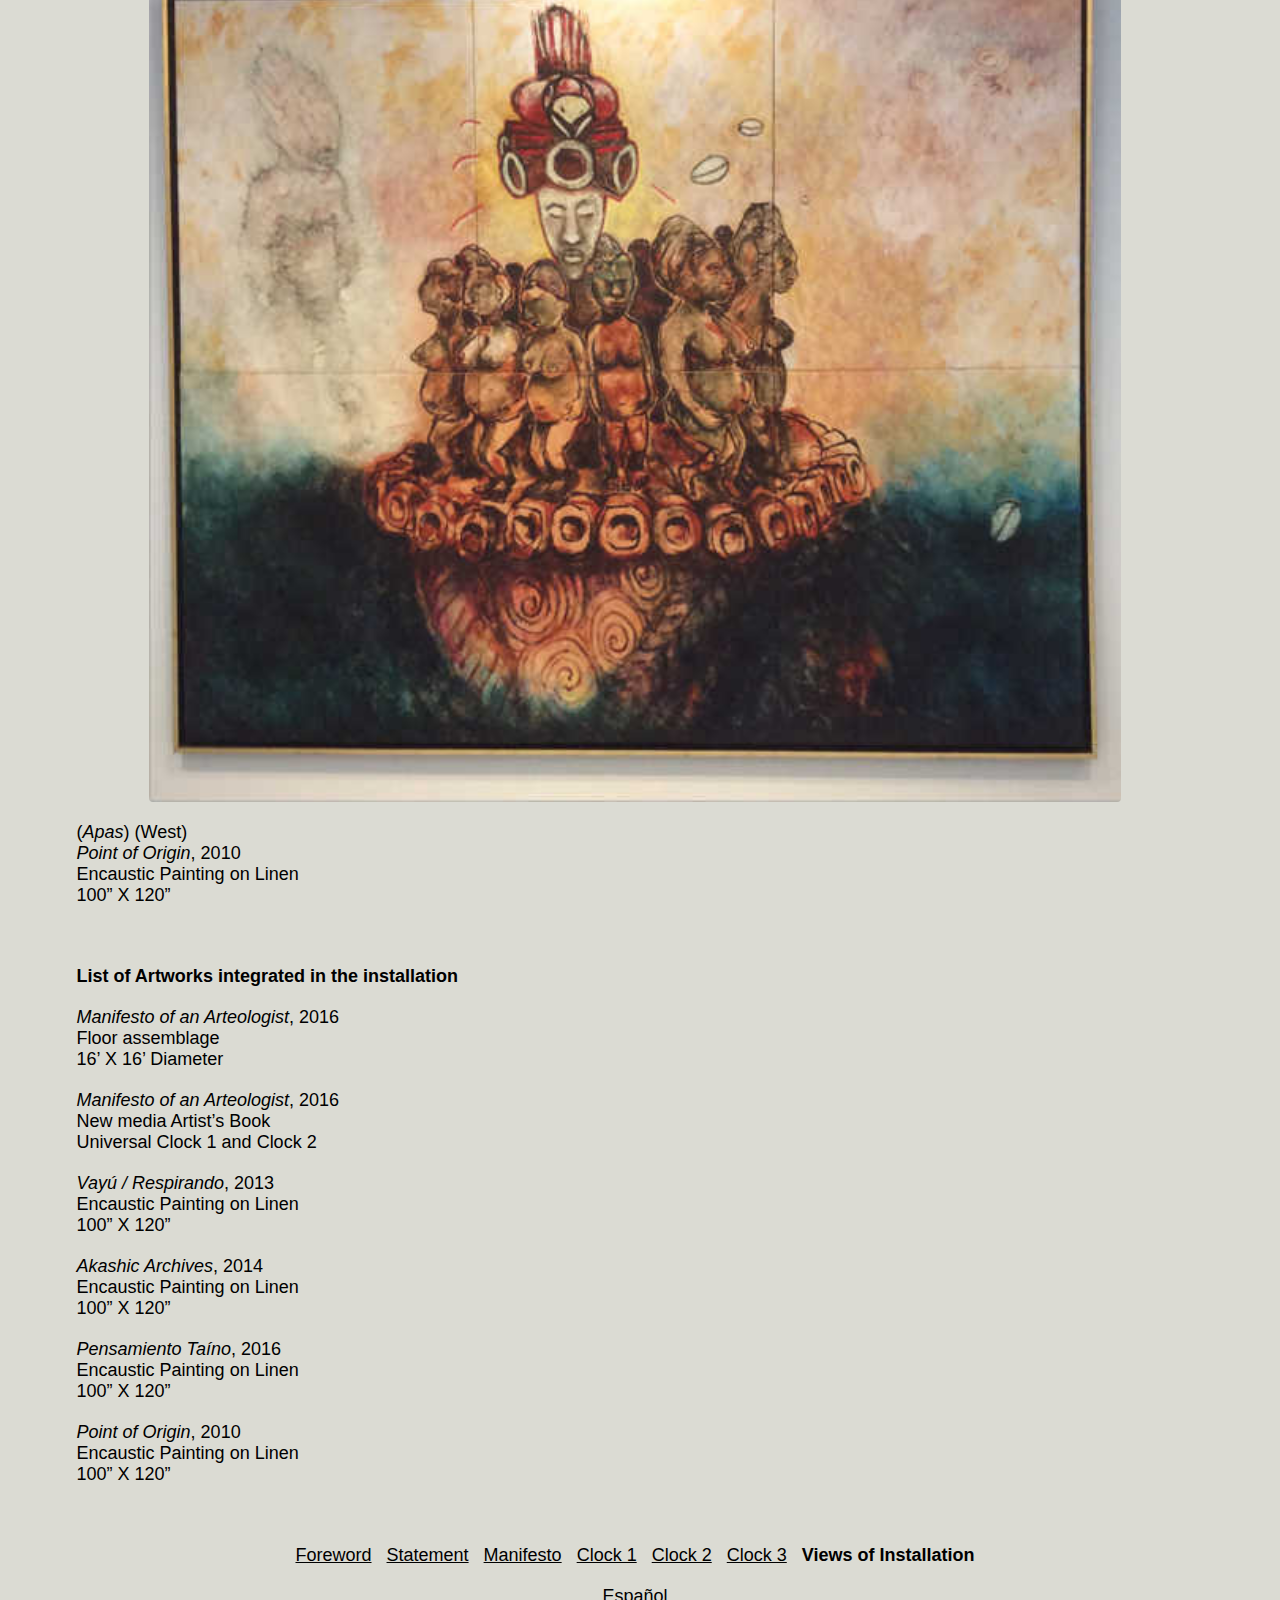
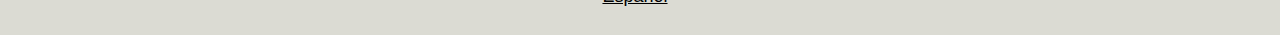
==== commit 3f8e6e46: "add third clock" ====
--- a/memnat_art_en.html
+++ b/memnat_art_en.html
@@ -25,6 +25,7 @@
   <a href="memnat_manif_en.html">Manifesto</a> &nbsp;
   <a href="memnat_clock1_en.html">Clock 1</a> &nbsp; 
   <a href="memnat_clock2_en.html">Clock 2</a> &nbsp;
+  <a href="memnat_clock3_en.html">Clock 3</a> &nbsp;
   <b>Views of Installation</b>
   </nav>
 </div>
@@ -211,6 +212,7 @@
   <a href="memnat_manif_en.html">Manifesto</a> &nbsp;
   <a href="memnat_clock1_en.html">Clock 1</a> &nbsp; 
   <a href="memnat_clock2_en.html">Clock 2</a> &nbsp;
+  <a href="memnat_clock3_en.html">Clock 3</a> &nbsp;
   <b>Views of Installation</b>
   </nav>
 </div>
